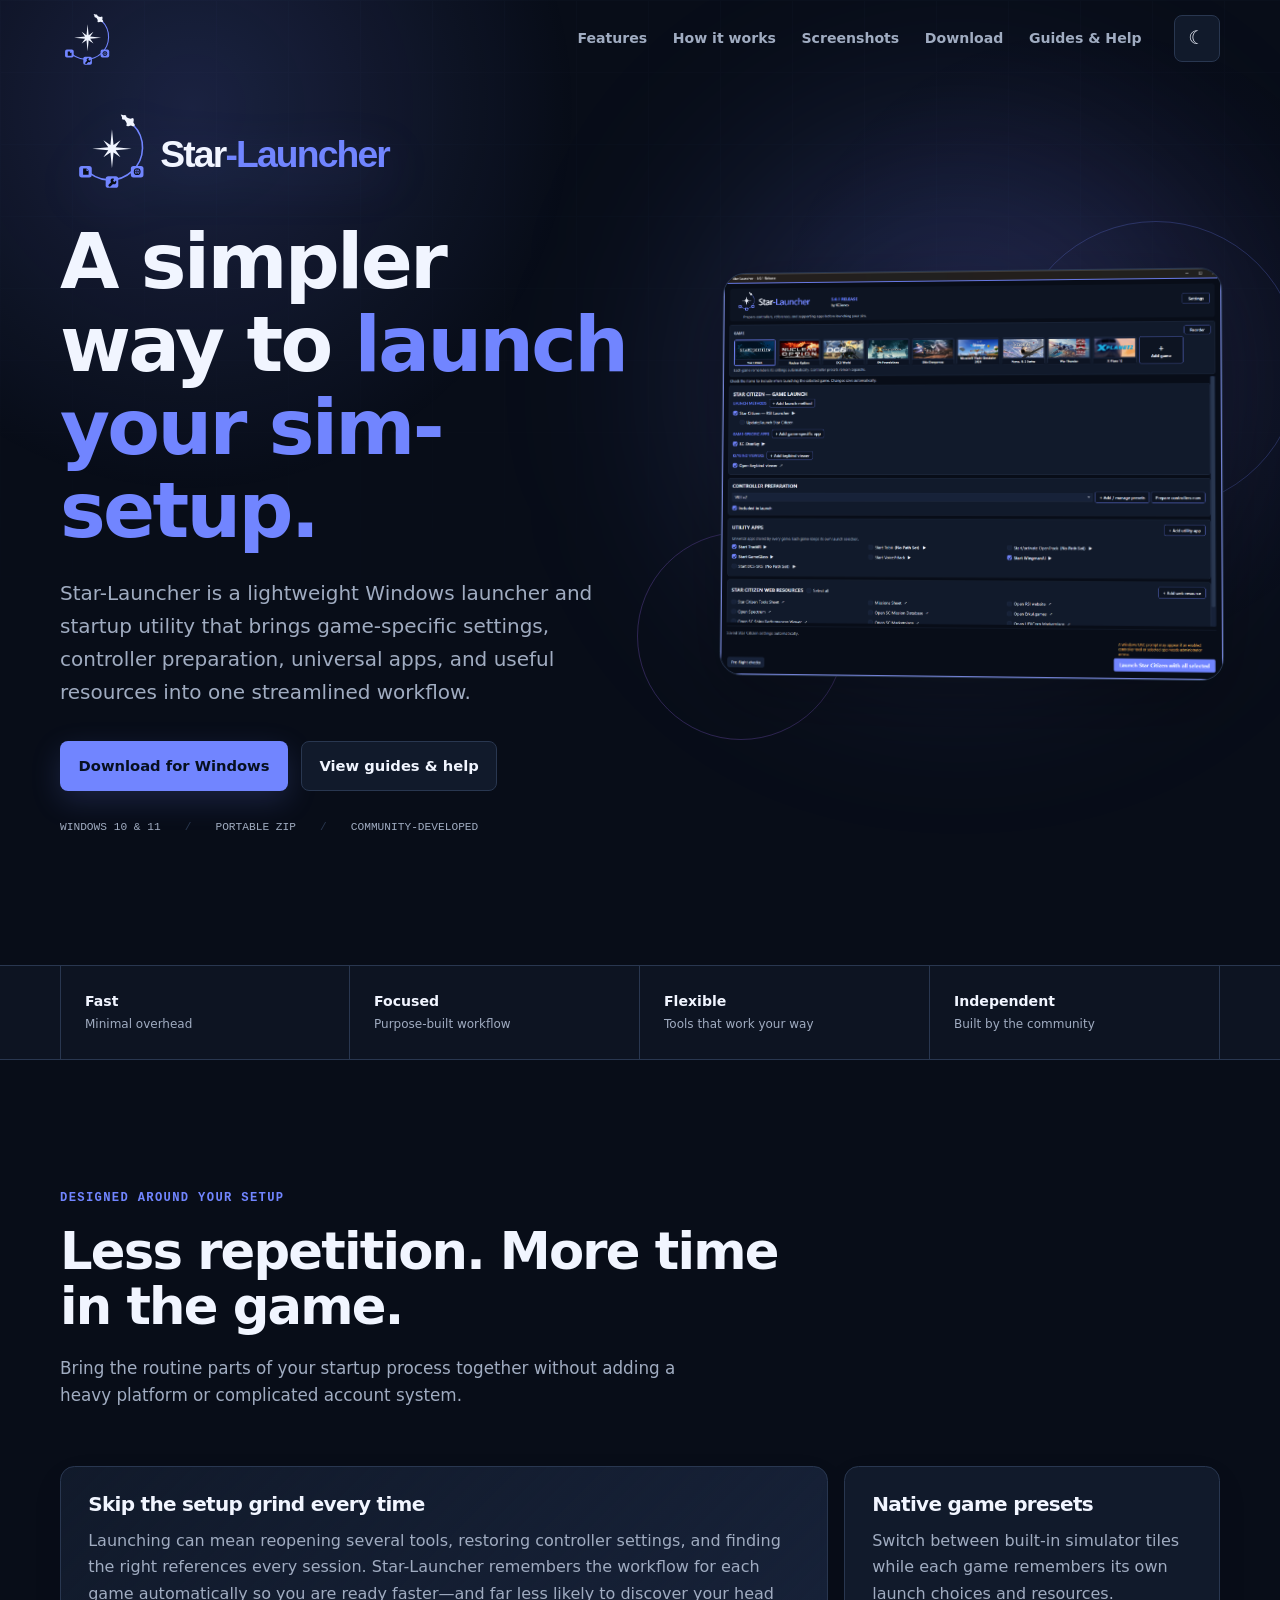
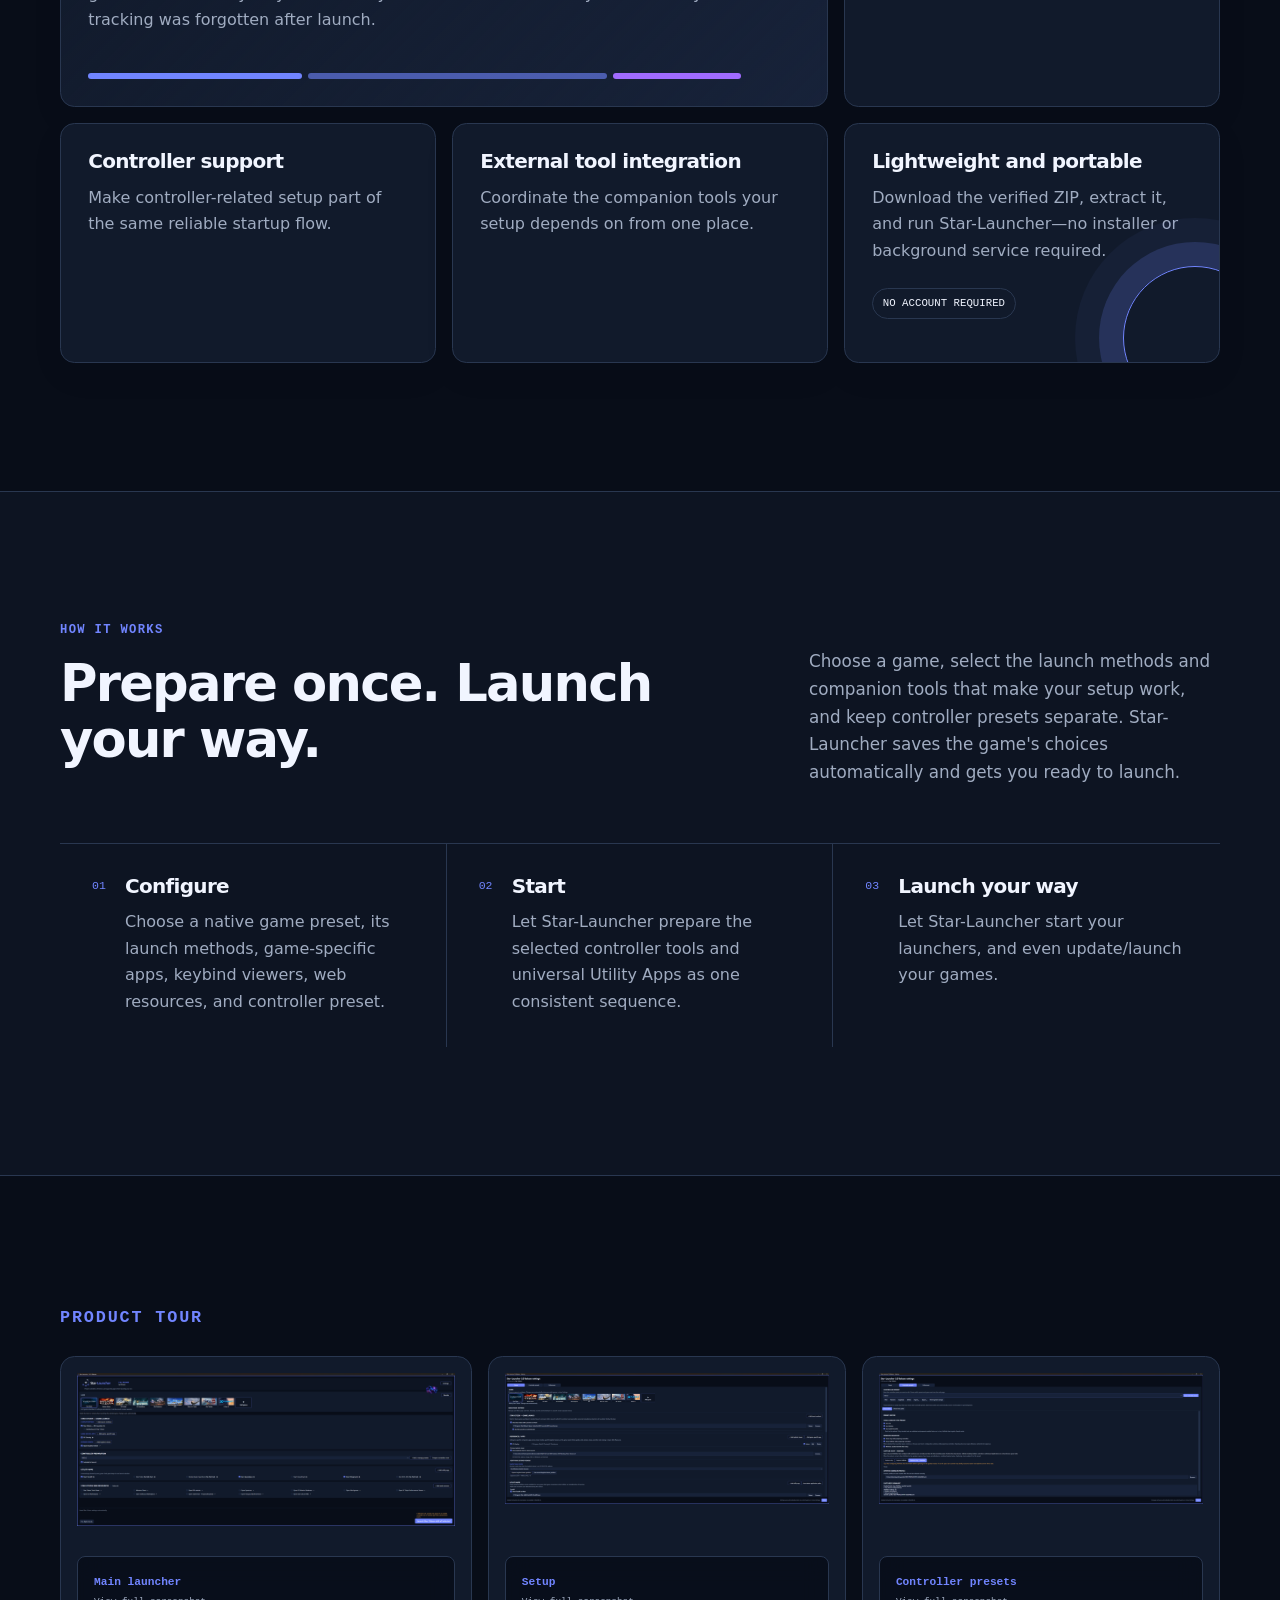
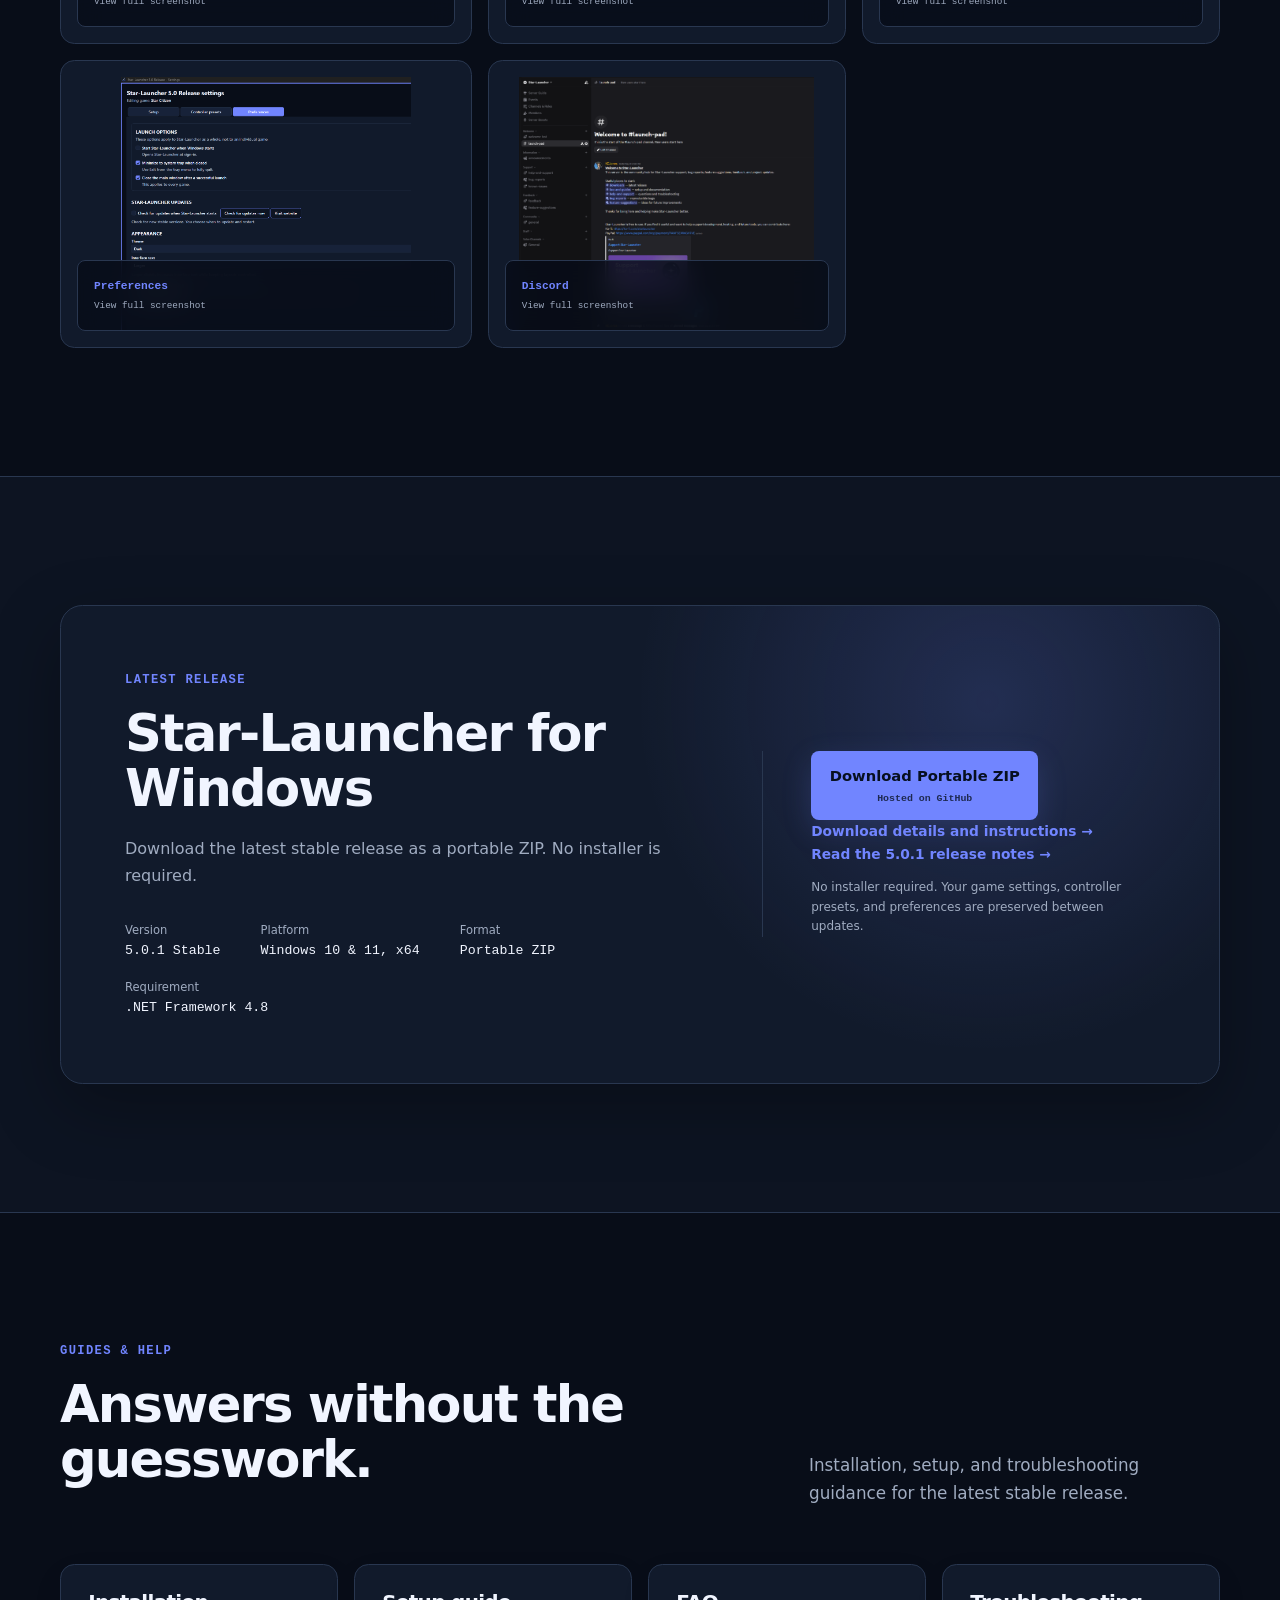
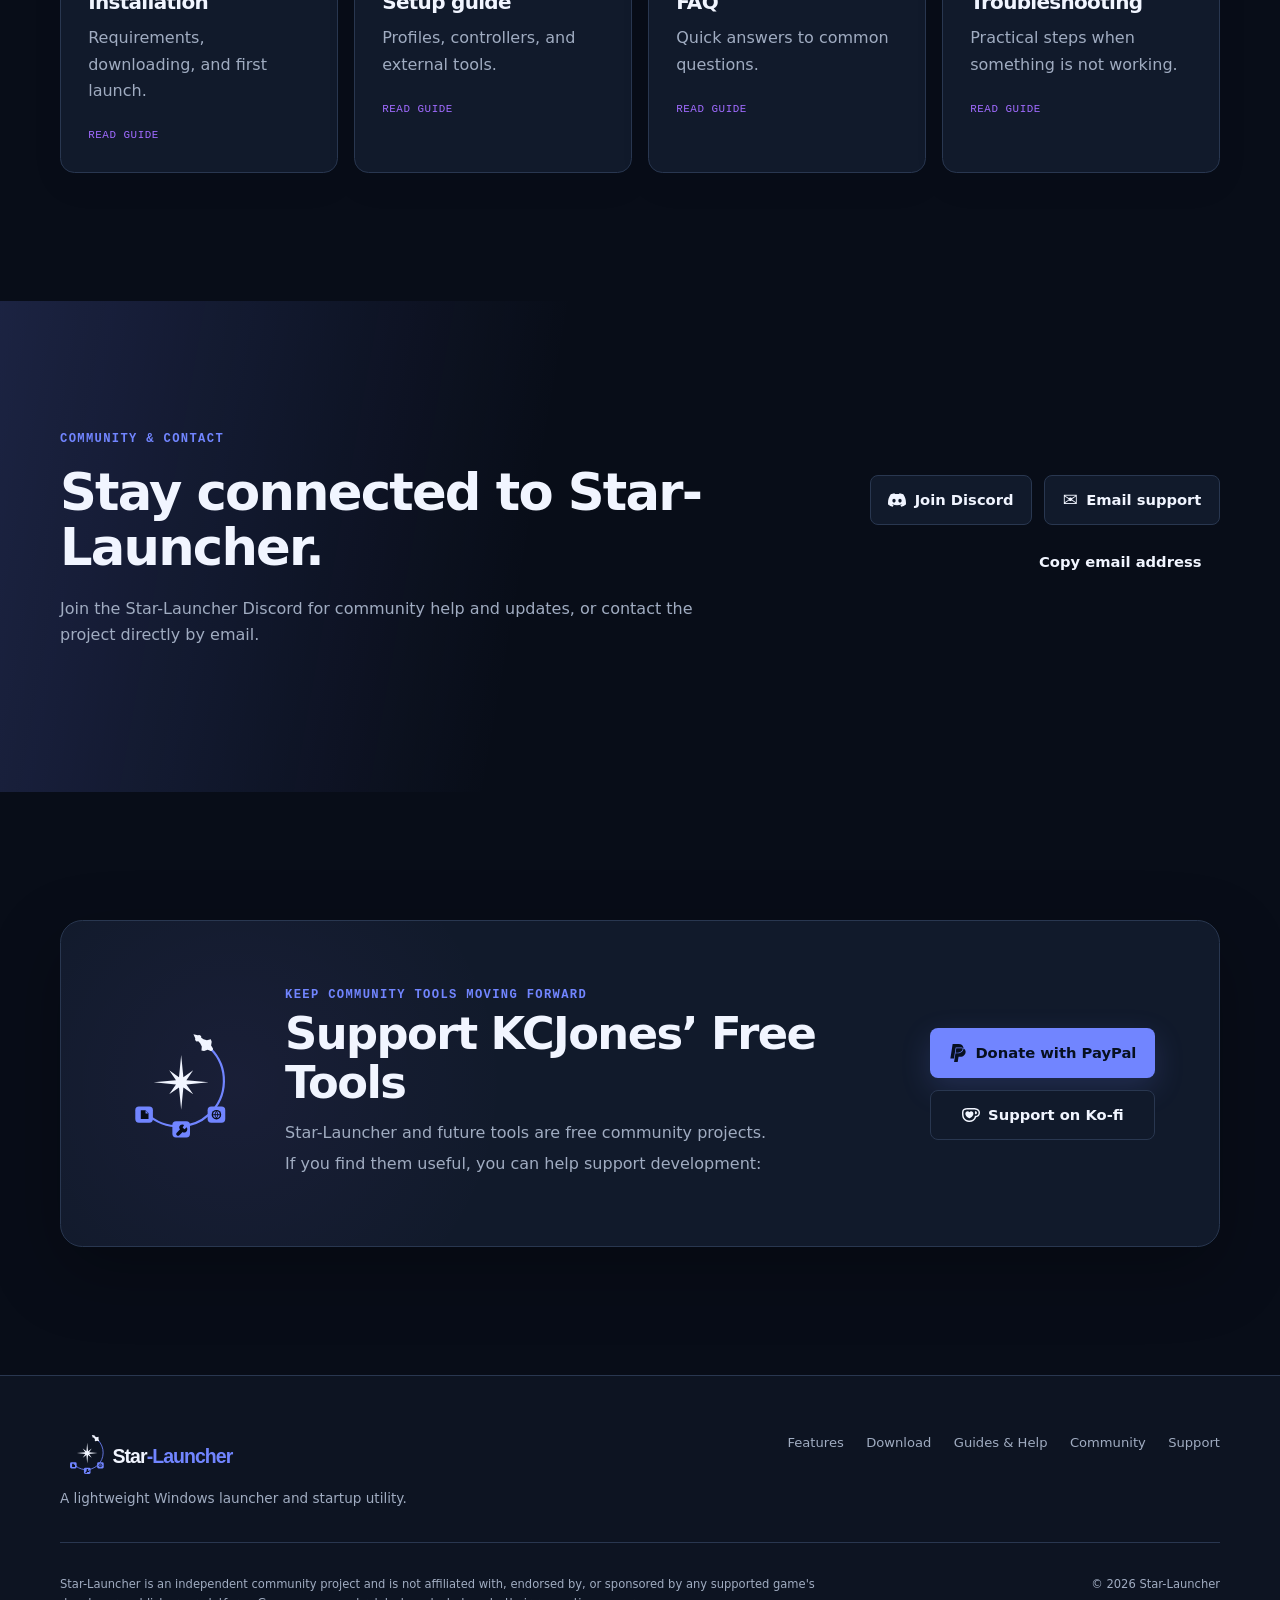
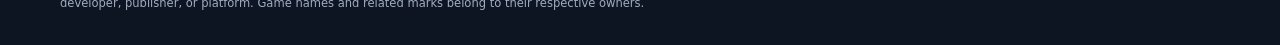
==== index.html @ 03e9460d "Bust caches for updated launcher screenshots" ====
<!doctype html>
<html lang="en" data-theme="dark">
  <head>
    <meta charset="utf-8">
    <meta name="viewport" content="width=device-width, initial-scale=1">
    <meta name="description" content="Star-Launcher is a free, portable Windows utility that prepares game-specific simulator settings, controllers, head tracking, launchers, and supporting apps in one workflow.">
    <meta name="theme-color" content="#080d18">
    <meta property="og:type" content="website">
    <meta property="og:site_name" content="Star-Launcher">
    <meta property="og:title" content="Star-Launcher — Simulator Startup Utility for Windows">
    <meta property="og:description" content="A free, portable Windows utility for game-specific simulator workflows, controllers, head tracking, launchers, and supporting apps.">
    <meta property="og:url" content="https://star-launcher.com/">
    <meta name="twitter:card" content="summary">
    <meta name="twitter:title" content="Star-Launcher — Simulator Startup Utility for Windows">
    <meta name="twitter:description" content="A free, portable Windows utility for game-specific simulator workflows, controllers, head tracking, launchers, and supporting apps.">
    <title>Star-Launcher — Simulator Startup Utility for Windows</title>
    <link rel="canonical" href="https://star-launcher.com/">
    <script type="application/ld+json">
      {
        "@context": "https://schema.org",
        "@type": "SoftwareApplication",
        "name": "Star-Launcher",
        "url": "https://star-launcher.com/",
        "description": "A lightweight Windows launcher and startup utility for game-specific simulator workflows, controllers, head tracking, and supporting tools.",
        "applicationCategory": "UtilitiesApplication",
        "operatingSystem": "Windows 10, Windows 11",
        "softwareVersion": "5.0.1",
        "isAccessibleForFree": true,
        "downloadUrl": "https://github.com/Star-Launcher/star-launcher-website/releases/download/v5.0.1/Star-Launcher-5.0.1.zip",
        "offers": {
          "@type": "Offer",
          "price": "0",
          "priceCurrency": "USD"
        },
        "author": {
          "@type": "Person",
          "name": "KCJones"
        }
      }
    </script>
    <link rel="icon" href="favicon.ico" sizes="any">
    <link rel="icon" href="assets/branding/star-launcher-app-icon.svg" type="image/svg+xml">
    <link rel="stylesheet" href="css/tokens.css">
    <link rel="stylesheet" href="css/base.css">
    <link rel="stylesheet" href="css/components.css?v=2">
    <link rel="stylesheet" href="css/layout.css">
    <script src="js/theme.js"></script>
    <script src="js/site-config.js" defer></script>
    <script src="js/navigation.js" defer></script>
    <script src="js/site.js" defer></script>
    <script src="js/monetization.js" defer></script>
  </head>
  <body>
    <a class="skip-link" href="#main-content">Skip to content</a>

    <header class="site-header home-header" data-site-header>
      <div class="container header-inner">
        <a class="brand" href="#top" aria-label="Star-Launcher home">
          <span class="brand-logo brand-logo-full" aria-hidden="true">
            <img class="brand-image brand-image-dark" src="assets/branding/star-launcher-horizontal-dark.svg" alt="">
            <img class="brand-image brand-image-light" src="assets/branding/star-launcher-horizontal-light.svg" alt="">
          </span>
          <span class="brand-mark-compact" aria-hidden="true">
            <img class="brand-image brand-image-dark" src="assets/branding/star-launcher-mark.svg" alt="">
            <img class="brand-image brand-image-light" src="assets/branding/star-launcher-mark-light.svg" alt="">
          </span>
        </a>

        <button class="menu-toggle button button-icon" type="button" aria-expanded="false" aria-controls="site-navigation" data-menu-toggle>
          <span class="menu-icon" aria-hidden="true"></span>
          <span class="sr-only">Open navigation</span>
        </button>

        <nav class="site-navigation" id="site-navigation" aria-label="Main navigation" data-navigation>
          <a href="#features">Features</a>
          <a href="#how-it-works">How it works</a>
          <a href="#screenshots">Screenshots</a>
          <a href="#download">Download</a>
          <a href="#documentation">Guides &amp; Help</a>
        </nav>

        <button class="theme-toggle button button-icon" type="button" aria-label="Switch to light theme" data-theme-toggle>
          <span class="theme-icon theme-icon-dark" aria-hidden="true">☾</span>
          <span class="theme-icon theme-icon-light" aria-hidden="true">☀</span>
        </button>
      </div>
    </header>

    <main id="main-content">
      <section class="hero section" id="top">
        <div class="hero-glow" aria-hidden="true"></div>
        <div class="container hero-grid">
          <div class="hero-copy">
            <div class="hero-brand-logo" aria-hidden="true">
              <img class="brand-image brand-image-dark" src="assets/branding/star-launcher-horizontal-dark.svg" alt="">
              <img class="brand-image brand-image-light" src="assets/branding/star-launcher-horizontal-light.svg" alt="">
            </div>
            <h1>A simpler way to <span>launch your sim-setup.</span></h1>
            <p class="hero-description">Star-Launcher is a lightweight Windows launcher and startup utility that brings game-specific settings, controller preparation, universal apps, and useful resources into one streamlined workflow.</p>
            <div class="hero-actions">
              <a class="button button-primary" href="#download">Download for Windows</a>
              <a class="button button-secondary" href="#documentation">View guides &amp; help</a>
            </div>
            <ul class="hero-meta" aria-label="Product details">
              <li>Windows 10 &amp; 11</li>
              <li>Portable ZIP</li>
              <li>Community-developed</li>
            </ul>
          </div>

          <div class="product-preview" aria-label="Star-Launcher application preview">
            <a class="preview-frame hero-preview-link" href="assets/screenshots/star-launcher-main.png?v=20260811" data-lightbox-image data-lightbox-label="Main launcher" aria-label="View the Star-Launcher main window screenshot">
              <img class="hero-screenshot" src="assets/screenshots/star-launcher-main.png?v=20260811" alt="Star-Launcher 5.0.1 main window showing native game tiles, launch methods, game-specific apps, keybind viewers, and add controls" fetchpriority="high">
            </a>
            <div class="preview-orbit orbit-one" aria-hidden="true"></div>
            <div class="preview-orbit orbit-two" aria-hidden="true"></div>
          </div>
        </div>
      </section>

      <section class="trust-strip" aria-label="Star-Launcher principles">
        <div class="container trust-grid">
          <p><strong>Fast</strong><span>Minimal overhead</span></p>
          <p><strong>Focused</strong><span>Purpose-built workflow</span></p>
          <p><strong>Flexible</strong><span>Tools that work your way</span></p>
          <p><strong>Independent</strong><span>Built by the community</span></p>
        </div>
      </section>

      <section class="section" id="features">
        <div class="container">
          <div class="section-heading">
            <p class="eyebrow">Designed around your setup</p>
            <h2>Less repetition. More time in the game.</h2>
            <p>Bring the routine parts of your startup process together without adding a heavy platform or complicated account system.</p>
          </div>

          <div class="feature-grid">
            <article class="feature-card feature-card-large">
              <h3>Skip the setup grind every time</h3>
              <p>Launching can mean reopening several tools, restoring controller settings, and finding the right references every session. Star-Launcher remembers the workflow for each game automatically so you are ready faster—and far less likely to discover your head tracking was forgotten after launch.</p>
              <div class="workflow-lines" aria-hidden="true">
                <span></span><span></span><span></span>
              </div>
            </article>
            <article class="feature-card">
              <h3>Native game presets</h3>
              <p>Switch between built-in simulator tiles while each game remembers its own launch choices and resources.</p>
            </article>
            <article class="feature-card">
              <h3>Controller support</h3>
              <p>Make controller-related setup part of the same reliable startup flow.</p>
            </article>
            <article class="feature-card">
              <h3>External tool integration</h3>
              <p>Coordinate the companion tools your setup depends on from one place.</p>
            </article>
            <article class="feature-card feature-card-accent">
              <h3>Lightweight and portable</h3>
              <p>Download the verified ZIP, extract it, and run Star-Launcher—no installer or background service required.</p>
              <span class="portable-badge">No account required</span>
            </article>
          </div>
        </div>
      </section>

      <aside class="ad-slot ad-slot-horizontal" aria-label="Sponsored content" data-sponsor-slot="homepage-after-features" hidden>
        <div class="container">
          <div class="ad-slot-inner">
            <span class="ad-label">Sponsored</span>
            <div class="ad-content" data-ad-content></div>
          </div>
        </div>
      </aside>

      <section class="section section-alt" id="how-it-works">
        <div class="container">
          <div class="section-heading section-heading-split">
            <div>
              <p class="eyebrow">How it works</p>
              <h2>Prepare once. Launch your way.</h2>
            </div>
            <p>Choose a game, select the launch methods and companion tools that make your setup work, and keep controller presets separate. Star-Launcher saves the game's choices automatically and gets you ready to launch.</p>
          </div>

          <ol class="steps">
            <li>
              <span class="step-number">01</span>
              <div>
                <h3>Configure</h3>
                <p>Choose a native game preset, its launch methods, game-specific apps, keybind viewers, web resources, and controller preset.</p>
              </div>
            </li>
            <li>
              <span class="step-number">02</span>
              <div>
                <h3>Start</h3>
                <p>Let Star-Launcher prepare the selected controller tools and universal Utility Apps as one consistent sequence.</p>
              </div>
            </li>
            <li>
              <span class="step-number">03</span>
              <div>
                <h3>Launch your way</h3>
                <p>Let Star-Launcher start your launchers, and even update/launch your games.</p>
              </div>
            </li>
          </ol>
        </div>
      </section>

      <section class="section" id="screenshots">
        <div class="container">
          <div class="section-heading section-heading-compact">
            <p class="eyebrow">Product tour</p>
          </div>
          <div class="screenshot-grid">
            <a class="screenshot-placeholder screenshot-real screenshot-main" href="assets/screenshots/product-tour-main.png?v=20260811" data-lightbox-image>
              <img src="assets/screenshots/product-tour-main.png?v=20260811" alt="Full-width view of the Star-Launcher 5.0.1 main window and its updated add controls" loading="lazy">
              <span class="screenshot-caption"><strong>Main launcher</strong><small>View full screenshot</small></span>
            </a>
            <a class="screenshot-placeholder screenshot-real" href="assets/screenshots/settings-setup.png" data-lightbox-image>
              <img src="assets/screenshots/settings-setup.png" alt="Star-Launcher Setup settings tab" loading="lazy">
              <span class="screenshot-caption"><strong>Setup</strong><small>View full screenshot</small></span>
            </a>
            <a class="screenshot-placeholder screenshot-real" href="assets/screenshots/settings-controller-presets.png" data-lightbox-image>
              <img src="assets/screenshots/settings-controller-presets.png" alt="Star-Launcher Controller presets settings tab" loading="lazy">
              <span class="screenshot-caption"><strong>Controller presets</strong><small>View full screenshot</small></span>
            </a>
            <a class="screenshot-placeholder screenshot-real" href="assets/screenshots/settings-preferences.png" data-lightbox-image>
              <img src="assets/screenshots/settings-preferences.png" alt="Star-Launcher Preferences settings tab" loading="lazy">
              <span class="screenshot-caption"><strong>Preferences</strong><small>View full screenshot</small></span>
            </a>
            <a class="screenshot-placeholder screenshot-real" href="assets/screenshots/discord.png" data-lightbox-image>
              <img src="assets/screenshots/discord.png" alt="Star-Launcher Discord community launch-pad channel" loading="lazy">
              <span class="screenshot-caption"><strong>Discord</strong><small>View full screenshot</small></span>
            </a>
          </div>
        </div>
      </section>

      <section class="section section-alt" id="download">
        <div class="container">
          <div class="download-panel">
            <div class="download-copy">
              <p class="eyebrow">Latest release</p>
              <h2>Star-Launcher for Windows</h2>
              <p>Download the latest stable release as a portable ZIP. No installer is required.</p>
              <dl class="release-meta">
                <div><dt>Version</dt><dd>5.0.1 Stable</dd></div>
                <div><dt>Platform</dt><dd>Windows 10 &amp; 11, x64</dd></div>
                <div><dt>Format</dt><dd>Portable ZIP</dd></div>
                <div><dt>Requirement</dt><dd>.NET Framework 4.8</dd></div>
              </dl>
            </div>
            <div class="download-action">
              <a class="button button-primary download-host-button" href="https://github.com/Star-Launcher/star-launcher-website/releases/download/v5.0.1/Star-Launcher-5.0.1.zip"><span>Download Portable ZIP</span><small>Hosted on GitHub</small></a>
              <a class="text-link" href="pages/download.html">Download details and instructions →</a>
              <a class="text-link" href="pages/release-notes.html#version-5-0-1">Read the 5.0.1 release notes →</a>
              <p>No installer required. Your game settings, controller presets, and preferences are preserved between updates.</p>
            </div>
          </div>
        </div>
      </section>

      <aside class="ad-slot ad-slot-horizontal" aria-label="Sponsored content" data-sponsor-slot="homepage-after-download" hidden>
        <div class="container">
          <div class="ad-slot-inner">
            <span class="ad-label">Sponsored</span>
            <div class="ad-content" data-ad-content></div>
          </div>
        </div>
      </aside>

      <section class="section" id="documentation">
        <div class="container">
          <div class="section-heading section-heading-split">
            <div>
              <p class="eyebrow">Guides &amp; Help</p>
              <h2>Answers without the guesswork.</h2>
            </div>
            <p>Installation, setup, and troubleshooting guidance for the latest stable release.</p>
          </div>
          <div class="docs-grid">
            <a class="doc-card" href="pages/installation.html">
              <h3>Installation</h3>
              <p>Requirements, downloading, and first launch.</p>
              <small>Read guide</small>
            </a>
            <a class="doc-card" href="pages/setup.html">
              <h3>Setup guide</h3>
              <p>Profiles, controllers, and external tools.</p>
              <small>Read guide</small>
            </a>
            <a class="doc-card" href="pages/faq.html">
              <h3>FAQ</h3>
              <p>Quick answers to common questions.</p>
              <small>Read guide</small>
            </a>
            <a class="doc-card" href="pages/troubleshooting.html">
              <h3>Troubleshooting</h3>
              <p>Practical steps when something is not working.</p>
              <small>Read guide</small>
            </a>
          </div>
        </div>
      </section>

      <section class="section community" id="community">
        <div class="container community-inner">
          <div>
            <p class="eyebrow">Community &amp; contact</p>
            <h2>Stay connected to Star-Launcher.</h2>
            <p>Join the Star-Launcher Discord for community help and updates, or contact the project directly by email.</p>
          </div>
          <div class="community-actions">
            <a class="button button-secondary" href="https://discord.gg/bwC6ezpp6A" target="_blank" rel="noopener"><span class="button-brand-icon button-brand-icon-discord" aria-hidden="true"></span>Join Discord</a>
            <a class="button button-secondary" href="mailto:star.launcher.support@gmail.com?subject=Star-Launcher%20Support"><span class="button-email-icon" aria-hidden="true">✉</span>Email support</a>
            <button class="button button-ghost" type="button" data-copy-email="star.launcher.support@gmail.com">Copy email address</button>
            <span class="copy-status" role="status" aria-live="polite" data-copy-status></span>
          </div>
        </div>
      </section>

      <section class="section support" id="support">
        <div class="container support-panel">
          <div class="support-brand" aria-hidden="true">
            <img class="brand-image brand-image-dark" src="assets/branding/star-launcher-mark.svg" alt="">
            <img class="brand-image brand-image-light" src="assets/branding/star-launcher-mark-light.svg" alt="">
          </div>
          <div class="support-copy">
            <p class="eyebrow">Keep community tools moving forward</p>
            <h2>Support KCJones’ Free Tools</h2>
            <p>Star-Launcher and future tools are free community projects.</p>
            <p>If you find them useful, you can help support development:</p>
          </div>
          <div class="support-actions">
            <a class="button button-primary" href="https://www.paypal.com/ncp/payment/PANFSEMWGH7VE" target="_blank" rel="noopener"><span class="button-brand-icon button-brand-icon-paypal" aria-hidden="true"></span>Donate with PayPal</a>
            <a class="button button-secondary" href="https://ko-fi.com/starlauncher" target="_blank" rel="noopener"><span class="button-brand-icon button-brand-icon-kofi" aria-hidden="true"></span>Support on Ko-fi</a>
          </div>
        </div>
      </section>
    </main>

    <dialog class="screenshot-lightbox" data-screenshot-lightbox aria-labelledby="screenshot-lightbox-title">
      <div class="screenshot-lightbox-panel">
        <div class="screenshot-lightbox-header">
          <h2 id="screenshot-lightbox-title" data-lightbox-title>Star-Launcher screenshot</h2>
          <button class="screenshot-lightbox-close" type="button" aria-label="Close screenshot" data-lightbox-close>×</button>
        </div>
        <div class="screenshot-lightbox-stage">
          <img src="" alt="" data-lightbox-preview>
        </div>
      </div>
    </dialog>

    <footer class="site-footer">
      <div class="container footer-main">
        <div>
          <span class="footer-brand" aria-label="Star-Launcher">
            <img class="brand-image brand-image-dark" src="assets/branding/star-launcher-horizontal-dark.svg" alt="">
            <img class="brand-image brand-image-light" src="assets/branding/star-launcher-horizontal-light.svg" alt="">
          </span>
          <p>A lightweight Windows launcher and startup utility.</p>
        </div>
        <nav aria-label="Footer navigation">
          <a href="#features">Features</a>
          <a href="#download">Download</a>
          <a href="#documentation">Guides &amp; Help</a>
          <a href="#community">Community</a>
          <a href="#support">Support</a>
          <a href="pages/gear.html" data-affiliate-link hidden>Recommended Gear</a>
        </nav>
      </div>
      <div class="container footer-legal">
        <p>Star-Launcher is an independent community project and is not affiliated with, endorsed by, or sponsored by any supported game's developer, publisher, or platform. Game names and related marks belong to their respective owners.</p>
        <p>© <span data-current-year></span> Star-Launcher</p>
      </div>
    </footer>
  </body>
</html>
---- css/tokens.css ----
:root {
  color-scheme: dark;
  --color-background: #080d18;
  --color-background-raised: #0d1422;
  --color-surface: #111a2b;
  --color-surface-strong: #172239;
  --color-primary: #7185ff;
  --color-primary-hover: #91a0ff;
  --color-primary-contrast: #071020;
  --color-secondary: #a06bff;
  --color-warm-accent: #e9ae58;
  --color-text: #f1f5ff;
  --color-text-muted: #a0acc1;
  --color-border: #293750;
  --color-success: #62c98d;
  --color-warning: #e9ae58;
  --color-error: #f07178;
  --color-header: rgb(8 13 24 / 84%);
  --color-glow: rgb(113 133 255 / 18%);
  --color-glow-faint: rgb(113 133 255 / 5%);
  --color-secondary-glow: rgb(160 107 255 / 6%);
  --color-success-glow: rgb(98 201 141 / 10%);
  --color-shadow: rgb(0 0 0 / 28%);
  --color-shadow-soft: rgb(0 0 0 / 5%);
  --color-mask: rgb(0 0 0 / 40%);
  --color-theme-meta: #080d18;
  --font-sans: Inter, ui-sans-serif, system-ui, -apple-system, BlinkMacSystemFont, "Segoe UI", sans-serif;
  --font-mono: "Cascadia Code", "SFMono-Regular", Consolas, "Liberation Mono", monospace;
  --container: 1160px;
  --radius-sm: 0.5rem;
  --radius-md: 0.9rem;
  --radius-lg: 1.4rem;
  --shadow-card: 0 24px 70px var(--color-shadow);
  --transition: 180ms ease;
}

:root[data-theme="light"] {
  color-scheme: light;
  --color-background: #f4f7fb;
  --color-background-raised: #eaf0f7;
  --color-surface: #ffffff;
  --color-surface-strong: #e5ebf5;
  --color-primary: #4257c7;
  --color-primary-hover: #3145ad;
  --color-primary-contrast: #ffffff;
  --color-secondary: #7040c5;
  --color-warm-accent: #95600d;
  --color-text: #192131;
  --color-text-muted: #606b7d;
  --color-border: #d4dce8;
  --color-success: #257a4b;
  --color-warning: #95600d;
  --color-error: #b53a47;
  --color-header: rgb(244 247 251 / 90%);
  --color-glow: rgb(66 87 199 / 13%);
  --color-glow-faint: rgb(66 87 199 / 4%);
  --color-secondary-glow: rgb(112 64 197 / 5%);
  --color-success-glow: rgb(37 122 75 / 10%);
  --color-shadow: rgb(28 42 68 / 12%);
  --color-shadow-soft: rgb(28 42 68 / 5%);
  --color-mask: rgb(0 0 0 / 40%);
  --color-theme-meta: #f4f7fb;
}
---- css/base.css ----
*,
*::before,
*::after {
  box-sizing: border-box;
}

html {
  scroll-behavior: smooth;
  scroll-padding-top: 6rem;
}

body {
  margin: 0;
  background: var(--color-background);
  color: var(--color-text);
  font-family: var(--font-sans);
  font-size: 1rem;
  line-height: 1.65;
  text-rendering: optimizeLegibility;
}

body::before {
  position: fixed;
  inset: 0;
  z-index: -1;
  background-image:
    radial-gradient(circle at 15% 12%, var(--color-glow) 0, transparent 24rem),
    radial-gradient(circle at 85% 38%, var(--color-secondary-glow) 0, transparent 20rem);
  content: "";
  pointer-events: none;
}

button,
a {
  font: inherit;
}

a {
  color: inherit;
  text-decoration: none;
}

button {
  color: inherit;
}

img {
  display: block;
  max-width: 100%;
}

h1,
h2,
h3,
p {
  margin-top: 0;
}

h1,
h2,
h3 {
  color: var(--color-text);
  font-weight: 650;
  line-height: 1.08;
  letter-spacing: -0.035em;
}

h1 {
  margin-bottom: 1.5rem;
  font-size: clamp(2.8rem, 6vw, 5.4rem);
}

h2 {
  margin-bottom: 1.25rem;
  font-size: clamp(2rem, 4vw, 3.5rem);
}

h3 {
  margin-bottom: 0.75rem;
  font-size: 1.25rem;
}

p {
  color: var(--color-text-muted);
}

:focus-visible {
  outline: 3px solid var(--color-secondary);
  outline-offset: 4px;
}

.sr-only {
  position: absolute;
  width: 1px;
  height: 1px;
  padding: 0;
  margin: -1px;
  overflow: hidden;
  clip: rect(0, 0, 0, 0);
  white-space: nowrap;
  border: 0;
}

.skip-link {
  position: fixed;
  top: 1rem;
  left: 1rem;
  z-index: 100;
  padding: 0.75rem 1rem;
  border-radius: var(--radius-sm);
  background: var(--color-primary);
  color: var(--color-primary-contrast);
  transform: translateY(-200%);
}

.skip-link:focus {
  transform: translateY(0);
}

@media (prefers-reduced-motion: reduce) {
  html {
    scroll-behavior: auto;
  }

  *,
  *::before,
  *::after {
    scroll-behavior: auto !important;
    transition-duration: 0.01ms !important;
    animation-duration: 0.01ms !important;
    animation-iteration-count: 1 !important;
  }
}
---- css/components.css ----
.button {
  display: inline-flex;
  min-height: 2.9rem;
  align-items: center;
  justify-content: center;
  gap: 0.5rem;
  padding: 0.75rem 1.1rem;
  border: 1px solid transparent;
  border-radius: var(--radius-sm);
  cursor: pointer;
  font-size: 0.92rem;
  font-weight: 650;
  transition:
    background-color var(--transition),
    border-color var(--transition),
    color var(--transition),
    transform var(--transition);
}

.button:hover {
  transform: translateY(-1px);
}

.button-brand-icon {
  display: inline-block;
  width: 1.15rem;
  height: 1.15rem;
  min-width: 1.15rem;
  flex: 0 0 auto;
  background: currentColor;
  -webkit-mask-position: center;
  -webkit-mask-repeat: no-repeat;
  -webkit-mask-size: contain;
  mask-position: center;
  mask-repeat: no-repeat;
  mask-size: contain;
}

.button-brand-icon-discord {
  -webkit-mask-image: url("../assets/icons/discord.svg");
  mask-image: url("../assets/icons/discord.svg");
}

.button-brand-icon-paypal {
  -webkit-mask-image: url("../assets/icons/paypal.svg");
  mask-image: url("../assets/icons/paypal.svg");
}

.button-brand-icon-kofi {
  -webkit-mask-image: url("../assets/icons/kofi.svg");
  mask-image: url("../assets/icons/kofi.svg");
}

.button-email-icon {
  font-size: 1.15rem;
  line-height: 1;
}

.button-primary {
  background: var(--color-primary);
  color: var(--color-primary-contrast);
  box-shadow: 0 10px 30px var(--color-glow);
}

.button-primary:hover {
  background: var(--color-primary-hover);
}

.download-host-button {
  min-height: 3.75rem;
  flex-direction: column;
  gap: 0.15rem;
}

.download-host-button small {
  font-family: var(--font-mono);
  font-size: 0.62rem;
  font-weight: 600;
  opacity: 0.78;
}

.button-secondary {
  border-color: var(--color-border);
  background: var(--color-surface);
  color: var(--color-text);
}

.button-secondary:hover,
.button-ghost:hover {
  border-color: var(--color-primary);
}

.button-ghost {
  border-color: transparent;
  background: transparent;
}

.button-icon {
  width: 2.9rem;
  padding: 0;
  border-color: var(--color-border);
  background: var(--color-surface);
}

.button-disabled {
  cursor: not-allowed;
  opacity: 0.62;
}

.button-disabled:hover {
  transform: none;
}

.text-link {
  color: var(--color-primary);
  font-size: 0.86rem;
  font-weight: 650;
}

.text-link:hover {
  color: var(--color-primary-hover);
}

.eyebrow {
  display: flex;
  align-items: center;
  gap: 0.6rem;
  margin-bottom: 1rem;
  color: var(--color-primary);
  font-family: var(--font-mono);
  font-size: 0.76rem;
  font-weight: 700;
  letter-spacing: 0.11em;
  text-transform: uppercase;
}

.status-dot {
  width: 0.5rem;
  height: 0.5rem;
  border-radius: 50%;
  background: var(--color-success);
  box-shadow: 0 0 0 0.3rem var(--color-success-glow);
}

.site-header {
  position: fixed;
  top: 0;
  right: 0;
  left: 0;
  z-index: 20;
  border-bottom: 1px solid transparent;
  background: transparent;
  transition:
    background-color var(--transition),
    border-color var(--transition),
    backdrop-filter var(--transition);
}

.site-header.is-scrolled {
  border-color: var(--color-border);
  background: var(--color-header);
  backdrop-filter: blur(16px);
}

.brand {
  display: flex;
  align-items: center;
}

.brand-logo {
  display: grid;
  width: 12.5rem;
  height: 3.1rem;
  align-items: center;
}

.brand-mark-compact {
  display: none;
  width: 3.45rem;
}

.home-header:not(.is-scrolled) .brand-logo-full {
  display: none;
}

.home-header:not(.is-scrolled) .brand-mark-compact {
  display: grid;
}

.home-header.is-scrolled .brand-logo-full {
  display: grid;
}

.brand-image {
  display: block;
  width: 100%;
  height: auto;
}

.brand-logo .brand-image,
.brand-mark-compact .brand-image,
.hero-brand-logo .brand-image,
.support-brand .brand-image,
.footer-brand .brand-image {
  grid-area: 1 / 1;
}

[data-theme="dark"] .brand-image-light,
[data-theme="light"] .brand-image-dark {
  display: none;
}

.site-navigation a {
  color: var(--color-text-muted);
  font-size: 0.88rem;
  font-weight: 550;
  transition: color var(--transition);
}

.site-navigation a:hover {
  color: var(--color-text);
}

.theme-icon {
  font-size: 1.15rem;
  line-height: 1;
}

.hero-brand-logo {
  display: grid;
  width: min(21rem, 78%);
  margin-bottom: 1.1rem;
  filter: drop-shadow(0 12px 24px var(--color-glow));
}

[data-theme="dark"] .theme-icon-light,
[data-theme="light"] .theme-icon-dark {
  display: none;
}

.menu-toggle {
  display: none;
}

.menu-icon,
.menu-icon::before,
.menu-icon::after {
  width: 1.15rem;
  height: 1px;
  background: currentColor;
  content: "";
  transition: transform var(--transition);
}

.menu-icon {
  position: relative;
}

.menu-icon::before,
.menu-icon::after {
  position: absolute;
  left: 0;
}

.menu-icon::before {
  top: -0.35rem;
}

.menu-icon::after {
  top: 0.35rem;
}

.feature-card,
.doc-card {
  position: relative;
  overflow: hidden;
  padding: 1.7rem;
  border: 1px solid var(--color-border);
  border-radius: var(--radius-md);
  background: var(--color-surface);
  box-shadow: 0 12px 35px var(--color-shadow-soft);
}

.feature-card {
  min-height: 15rem;
}

.feature-card p,
.doc-card p {
  margin-bottom: 0;
}

.feature-card-large {
  background:
    linear-gradient(135deg, var(--color-surface), transparent),
    var(--color-surface-strong);
}

.feature-card-accent::after {
  position: absolute;
  right: -3rem;
  bottom: -3rem;
  width: 9rem;
  height: 9rem;
  border: 1px solid var(--color-primary);
  border-radius: 50%;
  box-shadow:
    0 0 0 1.5rem var(--color-glow),
    0 0 0 3rem var(--color-glow-faint);
  content: "";
}

.portable-badge {
  display: inline-flex;
  margin-top: 1.5rem;
  padding: 0.35rem 0.6rem;
  border: 1px solid var(--color-border);
  border-radius: 99rem;
  color: var(--color-text);
  font-family: var(--font-mono);
  font-size: 0.67rem;
  text-transform: uppercase;
}

.workflow-lines {
  display: flex;
  align-items: center;
  gap: 0.4rem;
  margin-top: 2.5rem;
}

.workflow-lines span {
  height: 0.35rem;
  border-radius: 99rem;
  background: var(--color-primary);
}

.workflow-lines span:nth-child(1) {
  width: 30%;
}

.workflow-lines span:nth-child(2) {
  width: 42%;
  opacity: 0.6;
}

.workflow-lines span:nth-child(3) {
  width: 18%;
  background: var(--color-secondary);
}

.doc-card {
  min-height: 13rem;
  transition:
    transform var(--transition),
    border-color var(--transition);
}

.doc-card:hover {
  border-color: var(--color-primary);
  transform: translateY(-3px);
}

.doc-card:focus-visible {
  border-color: var(--color-primary);
}

.doc-card small {
  display: block;
  margin-top: 1.4rem;
  color: var(--color-secondary);
  font-family: var(--font-mono);
  font-size: 0.68rem;
  letter-spacing: 0.05em;
  text-transform: uppercase;
}

.ad-slot {
  padding-block: 1.25rem;
  border-block: 1px solid var(--color-border);
  background: var(--color-background-raised);
}

.ad-slot[hidden] {
  display: none;
}

.ad-slot-inner {
  position: relative;
  display: grid;
  min-height: 6.5rem;
  place-items: center;
  overflow: hidden;
  border: 1px solid var(--color-border);
  border-radius: var(--radius-md);
  background: var(--color-surface);
}

.ad-label {
  position: absolute;
  top: 0.5rem;
  left: 0.65rem;
  color: var(--color-text-muted);
  font-family: var(--font-mono);
  font-size: 0.58rem;
  letter-spacing: 0.08em;
  text-transform: uppercase;
}

.ad-content {
  width: 100%;
  text-align: center;
}

.sponsor-content {
  display: grid;
  width: 100%;
  grid-template-columns: minmax(0, 1fr) auto;
  gap: 1.5rem;
  align-items: center;
  padding: 1.6rem;
  text-align: left;
}

.sponsor-content strong {
  color: var(--color-text);
}

.sponsor-content p {
  margin: 0.25rem 0 0;
}

.gear-inactive {
  max-width: 44rem;
  padding: clamp(1.5rem, 4vw, 2.5rem);
  border: 1px solid var(--color-border);
  border-radius: var(--radius-md);
  background: var(--color-surface);
}

.affiliate-disclosure {
  max-width: 52rem;
  padding: 1rem 1.15rem;
  border-left: 3px solid var(--color-warm-accent);
  background: var(--color-surface);
  color: var(--color-text-muted);
  font-size: 0.82rem;
}

.gear-category + .gear-category {
  margin-top: 4rem;
}

.gear-grid {
  display: grid;
  grid-template-columns: repeat(3, minmax(0, 1fr));
  gap: 1.25rem;
}

.gear-card {
  overflow: hidden;
  border: 1px solid var(--color-border);
  border-radius: var(--radius-md);
  background: var(--color-surface);
  box-shadow: 0 12px 35px var(--color-shadow-soft);
}

.gear-card-image {
  display: grid;
  min-height: 11rem;
  place-items: center;
  overflow: hidden;
  border-bottom: 1px solid var(--color-border);
  background: var(--color-background-raised);
  color: var(--color-text-muted);
  font-family: var(--font-mono);
  font-size: 0.7rem;
  text-transform: uppercase;
}

.gear-card-image img {
  width: 100%;
  height: 100%;
  object-fit: cover;
}

.gear-card-body {
  padding: 1.4rem;
}

.gear-reason {
  color: var(--color-text);
  font-size: 0.86rem;
}

.support-panel {
  display: grid;
  grid-template-columns: 7rem minmax(0, 1fr) auto;
  gap: clamp(1.5rem, 4vw, 3rem);
  align-items: center;
  padding: clamp(2rem, 5vw, 4rem);
  border: 1px solid var(--color-border);
  border-radius: var(--radius-lg);
  background:
    radial-gradient(circle at 15% 50%, var(--color-secondary-glow), transparent 17rem),
    var(--color-surface);
  box-shadow: var(--shadow-card);
}

.support-brand {
  display: grid;
  width: 7rem;
}

.support-copy h2 {
  margin-bottom: 0.8rem;
  font-size: clamp(1.8rem, 3.5vw, 3rem);
}

.support-copy p {
  margin-bottom: 0.3rem;
}

.support-actions {
  display: grid;
  gap: 0.75rem;
  min-width: 13rem;
}

.support-actions .button {
  display: inline-flex;
}

.support-actions small {
  font-family: var(--font-mono);
  font-size: 0.56rem;
  font-weight: 650;
  letter-spacing: 0.07em;
  text-transform: uppercase;
}

.footer-brand {
  display: grid;
  width: 11rem;
}

@media (max-width: 900px) {
  .gear-grid {
    grid-template-columns: repeat(2, minmax(0, 1fr));
  }

  .support-panel {
    grid-template-columns: 6rem 1fr;
  }

  .support-brand {
    width: 6rem;
  }

  .support-actions {
    grid-column: 2;
    justify-self: start;
  }
}

@media (max-width: 600px) {
  .sponsor-content,
  .gear-grid {
    grid-template-columns: 1fr;
  }

  .brand-logo {
    width: 10.5rem;
    height: 2.75rem;
  }

  .brand-mark-compact {
    width: 3rem;
  }

  .hero-brand-logo {
    width: min(18rem, 88%);
  }

  .support-panel {
    grid-template-columns: 1fr;
  }

  .support-brand {
    width: 5rem;
  }

  .support-actions {
    grid-column: auto;
    width: 100%;
  }
}
---- css/layout.css ----
.container {
  width: min(calc(100% - 2.5rem), var(--container));
  margin-inline: auto;
}

.section {
  position: relative;
  padding-block: clamp(5rem, 10vw, 8rem);
}

.section-alt {
  border-block: 1px solid var(--color-border);
  background: var(--color-background-raised);
}

.header-inner {
  display: grid;
  grid-template-columns: 1fr auto auto;
  gap: 2rem;
  align-items: center;
  min-height: 4.8rem;
}

.site-navigation {
  display: flex;
  gap: 1.6rem;
  align-items: center;
}

.hero {
  min-height: 48rem;
  padding-top: 6.8rem;
  overflow: hidden;
}

.hero::after {
  position: absolute;
  inset: 0;
  z-index: -2;
  background-image:
    linear-gradient(var(--color-border) 1px, transparent 1px),
    linear-gradient(90deg, var(--color-border) 1px, transparent 1px);
  background-size: 72px 72px;
  content: "";
  mask-image: linear-gradient(to bottom, var(--color-mask), transparent 78%);
  opacity: 0.18;
}

.hero-glow {
  position: absolute;
  top: 8rem;
  left: 55%;
  z-index: -1;
  width: 32rem;
  height: 32rem;
  border-radius: 50%;
  background: var(--color-glow);
  filter: blur(100px);
  pointer-events: none;
}

.hero-grid {
  display: grid;
  grid-template-columns: minmax(0, 1.06fr) minmax(22rem, 0.94fr);
  gap: clamp(3rem, 7vw, 7rem);
  align-items: center;
}

.hero-copy h1 span {
  color: var(--color-primary);
}

.hero-description {
  max-width: 40rem;
  margin-bottom: 2rem;
  font-size: clamp(1.05rem, 2vw, 1.25rem);
}

.hero-actions {
  display: flex;
  flex-wrap: wrap;
  gap: 0.8rem;
}

.hero-meta {
  display: flex;
  flex-wrap: wrap;
  gap: 0.7rem 1.5rem;
  padding: 0;
  margin: 1.7rem 0 0;
  color: var(--color-text-muted);
  font-family: var(--font-mono);
  font-size: 0.7rem;
  list-style: none;
  text-transform: uppercase;
}

.hero-meta li:not(:first-child)::before {
  margin-right: 1.5rem;
  color: var(--color-border);
  content: "/";
}

.product-preview {
  position: relative;
}

.preview-frame {
  display: block;
  position: relative;
  z-index: 2;
  overflow: hidden;
  border: 1px solid var(--color-border);
  border-radius: var(--radius-lg);
  background: var(--color-surface);
  box-shadow: var(--shadow-card);
  transform: perspective(1200px) rotateY(-4deg) rotateX(2deg);
}

.hero-preview-link {
  cursor: zoom-in;
}

.hero-preview-link:hover {
  border-color: var(--color-primary);
}

.hero-screenshot {
  display: block;
  width: 100%;
  height: auto;
}

.preview-titlebar {
  display: flex;
  justify-content: space-between;
  padding: 0.8rem 1rem;
  border-bottom: 1px solid var(--color-border);
  color: var(--color-text-muted);
  font-family: var(--font-mono);
  font-size: 0.65rem;
}

.preview-window-controls {
  letter-spacing: 0.5em;
}

.preview-body {
  display: grid;
  grid-template-columns: 4.3rem 1fr;
  min-height: 24rem;
}

.preview-sidebar {
  display: flex;
  flex-direction: column;
  gap: 0.8rem;
  padding: 1.2rem 1rem;
  border-right: 1px solid var(--color-border);
  background: var(--color-background-raised);
}

.preview-block {
  display: block;
  height: 2.2rem;
  border-radius: 0.35rem;
  background: var(--color-border);
}

.preview-block.active {
  background: var(--color-primary);
}

.preview-content {
  display: flex;
  flex-direction: column;
  align-items: flex-start;
  justify-content: center;
  padding: 3rem;
}

.preview-kicker {
  margin-bottom: 1rem;
  color: var(--color-secondary);
  font-family: var(--font-mono);
  font-size: 0.62rem;
  letter-spacing: 0.08em;
}

.preview-content strong {
  margin-bottom: 0.6rem;
  font-size: 1.5rem;
}

.preview-content p {
  font-size: 0.9rem;
}

.preview-action {
  margin-top: 1rem;
  padding: 0.65rem 0.8rem;
  border-radius: 0.35rem;
  background: var(--color-primary);
  color: var(--color-primary-contrast);
  font-size: 0.72rem;
  font-weight: 700;
}

.preview-orbit {
  position: absolute;
  z-index: 1;
  border: 1px solid var(--color-primary);
  border-radius: 50%;
  opacity: 0.25;
}

.orbit-one {
  top: -3rem;
  right: -5rem;
  width: 18rem;
  height: 18rem;
}

.orbit-two {
  bottom: -4rem;
  left: -5rem;
  width: 13rem;
  height: 13rem;
  border-color: var(--color-secondary);
}

.trust-strip {
  border-block: 1px solid var(--color-border);
  background: var(--color-background-raised);
}

.trust-grid {
  display: grid;
  grid-template-columns: repeat(4, 1fr);
}

.trust-grid p {
  display: grid;
  gap: 0.15rem;
  padding: 1.5rem;
  margin: 0;
  border-right: 1px solid var(--color-border);
}

.trust-grid p:first-child {
  border-left: 1px solid var(--color-border);
}

.trust-grid strong {
  color: var(--color-text);
  font-size: 0.88rem;
}

.trust-grid span {
  color: var(--color-text-muted);
  font-size: 0.75rem;
}

.section-heading {
  max-width: 48rem;
  margin-bottom: 3.5rem;
}

.section-heading-compact {
  margin-bottom: 1.5rem;
}

.section-heading > p:last-child {
  max-width: 40rem;
  margin-bottom: 0;
  font-size: 1.05rem;
}

.section-heading-split {
  display: grid;
  max-width: none;
  grid-template-columns: 1.25fr 0.75fr;
  gap: 4rem;
  align-items: end;
}

.feature-grid {
  display: grid;
  grid-template-columns: repeat(3, 1fr);
  gap: 1rem;
}

.feature-card-large {
  grid-column: span 2;
}

.steps {
  display: grid;
  grid-template-columns: repeat(3, 1fr);
  padding: 0;
  margin: 0;
  list-style: none;
}

.launcher-note {
  display: inline-flex;
  padding-left: 0.85rem;
  margin: -1.5rem 0 2.5rem;
  border-left: 2px solid var(--color-secondary);
  color: var(--color-text-muted);
  font-size: 0.88rem;
}

.steps li {
  display: grid;
  grid-template-columns: auto 1fr;
  gap: 1.2rem;
  padding: 2rem;
  border-top: 1px solid var(--color-border);
}

.steps li:not(:last-child) {
  border-right: 1px solid var(--color-border);
}

.step-number {
  color: var(--color-primary);
  font-family: var(--font-mono);
  font-size: 0.72rem;
}

.steps p {
  margin-bottom: 0;
}

.screenshot-grid {
  display: grid;
  grid-template-columns: 1.15fr 1fr 1fr;
  grid-auto-rows: 18rem;
  gap: 1rem;
}

.screenshot-main {
  grid-row: auto;
}

.screenshot-placeholder {
  display: flex;
  min-height: 18rem;
  flex-direction: column;
  justify-content: flex-end;
  padding: 1.5rem;
  border: 1px solid var(--color-border);
  border-radius: var(--radius-md);
  background:
    linear-gradient(to bottom, transparent, var(--color-surface)),
    repeating-linear-gradient(135deg, transparent 0 16px, var(--color-background-raised) 16px 17px);
}

.screenshot-placeholder span {
  margin-bottom: auto;
  color: var(--color-primary);
  font-family: var(--font-mono);
  font-size: 0.7rem;
}

.screenshot-placeholder small {
  margin-top: 0.35rem;
  color: var(--color-text-muted);
}

.screenshot-real {
  position: relative;
  padding: 0;
  justify-content: stretch;
  background: var(--color-surface);
  cursor: zoom-in;
}

.screenshot-real > img {
  flex: 1;
  width: 100%;
  height: 100%;
  min-height: 0;
  padding: 1rem;
  object-fit: contain;
  object-position: center top;
}

.screenshot-caption {
  position: absolute;
  right: 1rem;
  bottom: 1rem;
  left: 1rem;
  display: grid;
  padding: 1rem;
  border: 1px solid var(--color-border);
  border-radius: var(--radius-sm);
  background: var(--color-header);
  backdrop-filter: blur(12px);
  color: var(--color-text);
  font-family: var(--font-sans);
  font-size: inherit;
  margin-bottom: 0;
}

.screenshot-caption small {
  margin-top: 0.2rem;
}

.screenshot-lightbox {
  width: min(96vw, 110rem);
  max-width: none;
  height: min(94vh, 70rem);
  max-height: none;
  padding: 0;
  overflow: hidden;
  border: 1px solid var(--color-primary);
  border-radius: var(--radius-md);
  background: var(--color-background);
  color: var(--color-text);
  box-shadow: var(--shadow-card);
}

.screenshot-lightbox::backdrop {
  background: var(--color-mask);
  backdrop-filter: blur(8px);
}

.screenshot-lightbox-panel {
  display: grid;
  grid-template-rows: auto minmax(0, 1fr);
  height: 100%;
}

.screenshot-lightbox-header {
  display: flex;
  align-items: center;
  justify-content: space-between;
  gap: 1rem;
  padding: 0.8rem 1rem;
  border-bottom: 1px solid var(--color-border);
  background: var(--color-surface);
}

.screenshot-lightbox-header h2 {
  margin: 0;
  font-size: 1rem;
}

.screenshot-lightbox-close {
  display: inline-grid;
  width: 2.5rem;
  height: 2.5rem;
  place-items: center;
  padding: 0;
  border: 1px solid var(--color-border);
  border-radius: var(--radius-sm);
  background: var(--color-surface-strong);
  color: var(--color-text);
  font: inherit;
  font-size: 1.5rem;
  line-height: 1;
  cursor: pointer;
}

.screenshot-lightbox-close:hover {
  border-color: var(--color-primary);
  color: var(--color-primary-hover);
}

.screenshot-lightbox-stage {
  display: grid;
  min-height: 0;
  place-items: center;
  overflow: auto;
  padding: 1rem;
  background: var(--color-background-raised);
}

.screenshot-lightbox-stage img {
  display: block;
  width: auto;
  max-width: 100%;
  height: auto;
  max-height: 100%;
  object-fit: contain;
}

.download-panel {
  display: grid;
  grid-template-columns: 1.2fr 0.8fr;
  gap: 3rem;
  align-items: center;
  padding: clamp(2rem, 5vw, 4rem);
  border: 1px solid var(--color-border);
  border-radius: var(--radius-lg);
  background:
    radial-gradient(circle at 80% 20%, var(--color-glow), transparent 35%),
    var(--color-surface);
  box-shadow: var(--shadow-card);
}

.release-meta {
  display: flex;
  flex-wrap: wrap;
  gap: 1rem 2.5rem;
  margin: 2rem 0 0;
}

.release-meta div {
  display: grid;
}

.release-meta dt {
  color: var(--color-text-muted);
  font-size: 0.72rem;
}

.release-meta dd {
  margin: 0;
  color: var(--color-text);
  font-family: var(--font-mono);
  font-size: 0.83rem;
}

.download-action {
  display: grid;
  justify-items: start;
  padding-left: 3rem;
  border-left: 1px solid var(--color-border);
}

.download-action p {
  margin: 0.75rem 0 0;
  font-size: 0.75rem;
}

.docs-grid {
  display: grid;
  grid-template-columns: repeat(4, 1fr);
  gap: 1rem;
}

.community {
  background:
    linear-gradient(100deg, var(--color-glow), transparent 42%),
    var(--color-background);
}

.community-inner {
  display: grid;
  grid-template-columns: 1.2fr 0.8fr;
  gap: 4rem;
  align-items: center;
}

.community-inner h2 {
  max-width: 42rem;
}

.community-actions {
  display: flex;
  flex-wrap: wrap;
  gap: 0.75rem;
  justify-content: flex-end;
}

.copy-status {
  min-height: 1.2rem;
  flex-basis: 100%;
  color: var(--color-success);
  font-family: var(--font-mono);
  font-size: 0.7rem;
  text-align: right;
}

.site-footer {
  padding-block: 3.5rem 2rem;
  border-top: 1px solid var(--color-border);
  background: var(--color-background-raised);
}

.footer-main {
  display: flex;
  justify-content: space-between;
  gap: 2rem;
  padding-bottom: 2rem;
}

.footer-main p {
  margin: 0.35rem 0 0;
  font-size: 0.85rem;
}

.footer-main nav {
  display: flex;
  flex-wrap: wrap;
  gap: 1.4rem;
  align-items: flex-start;
}

.footer-main nav a {
  color: var(--color-text-muted);
  font-size: 0.82rem;
}

.footer-legal {
  display: flex;
  justify-content: space-between;
  gap: 2rem;
  padding-top: 2rem;
  border-top: 1px solid var(--color-border);
}

.footer-legal p {
  max-width: 50rem;
  margin: 0;
  font-size: 0.72rem;
}

@media (max-width: 900px) {
  .header-inner {
    grid-template-columns: 1fr auto auto;
    gap: 0.7rem;
  }

  .menu-toggle {
    display: inline-flex;
    grid-column: 2;
  }

  .theme-toggle {
    grid-column: 3;
  }

  .site-navigation {
    position: absolute;
    top: calc(100% + 0.5rem);
    right: 1.25rem;
    left: 1.25rem;
    display: none;
    flex-direction: column;
    align-items: stretch;
    padding: 0.8rem;
    border: 1px solid var(--color-border);
    border-radius: var(--radius-md);
    background: var(--color-surface);
    box-shadow: var(--shadow-card);
  }

  .site-navigation.is-open {
    display: flex;
  }

  .site-navigation a {
    padding: 0.75rem;
  }

  .hero-grid,
  .section-heading-split,
  .download-panel,
  .community-inner {
    grid-template-columns: 1fr;
  }

  .hero {
    padding-top: 6.25rem;
  }

  .product-preview {
    max-width: 38rem;
  }

  .trust-grid,
  .docs-grid {
    grid-template-columns: repeat(2, 1fr);
  }

  .feature-grid {
    grid-template-columns: repeat(2, 1fr);
  }

  .feature-card-large {
    grid-column: span 2;
  }

  .section-heading-split {
    gap: 0.5rem;
  }

  .steps {
    grid-template-columns: 1fr;
  }

  .steps li:not(:last-child) {
    border-right: 0;
  }

  .screenshot-grid {
    grid-template-columns: 1fr 1fr;
    grid-auto-rows: 20rem;
  }

  .screenshot-placeholder:first-child {
    grid-column: span 2;
  }

  .download-action {
    padding: 2rem 0 0;
    border-top: 1px solid var(--color-border);
    border-left: 0;
  }

  .community-actions {
    justify-content: flex-start;
  }

  .copy-status {
    text-align: left;
  }
}

@media (max-width: 600px) {
  .container {
    width: min(calc(100% - 2rem), var(--container));
  }

  .hero {
    min-height: auto;
  }

  .hero-actions .button {
    width: 100%;
  }

  .hero-meta {
    display: grid;
    gap: 0.45rem;
  }

  .hero-meta li:not(:first-child)::before {
    margin-right: 0.65rem;
  }

  .preview-frame {
    transform: none;
  }

  .preview-body {
    grid-template-columns: 3rem 1fr;
    min-height: 19rem;
  }

  .preview-sidebar {
    padding: 0.8rem 0.6rem;
  }

  .preview-content {
    padding: 1.5rem;
  }

  .trust-grid,
  .feature-grid,
  .docs-grid,
  .screenshot-grid {
    grid-template-columns: 1fr;
  }

  .trust-grid p,
  .trust-grid p:first-child {
    border-right: 1px solid var(--color-border);
    border-bottom: 1px solid var(--color-border);
    border-left: 1px solid var(--color-border);
  }

  .feature-card-large,
  .screenshot-placeholder:first-child {
    grid-column: auto;
  }

  .screenshot-placeholder {
    min-height: 18rem;
  }

  .release-meta {
    display: grid;
    grid-template-columns: 1fr 1fr;
  }

  .footer-main,
  .footer-legal {
    flex-direction: column;
  }
}
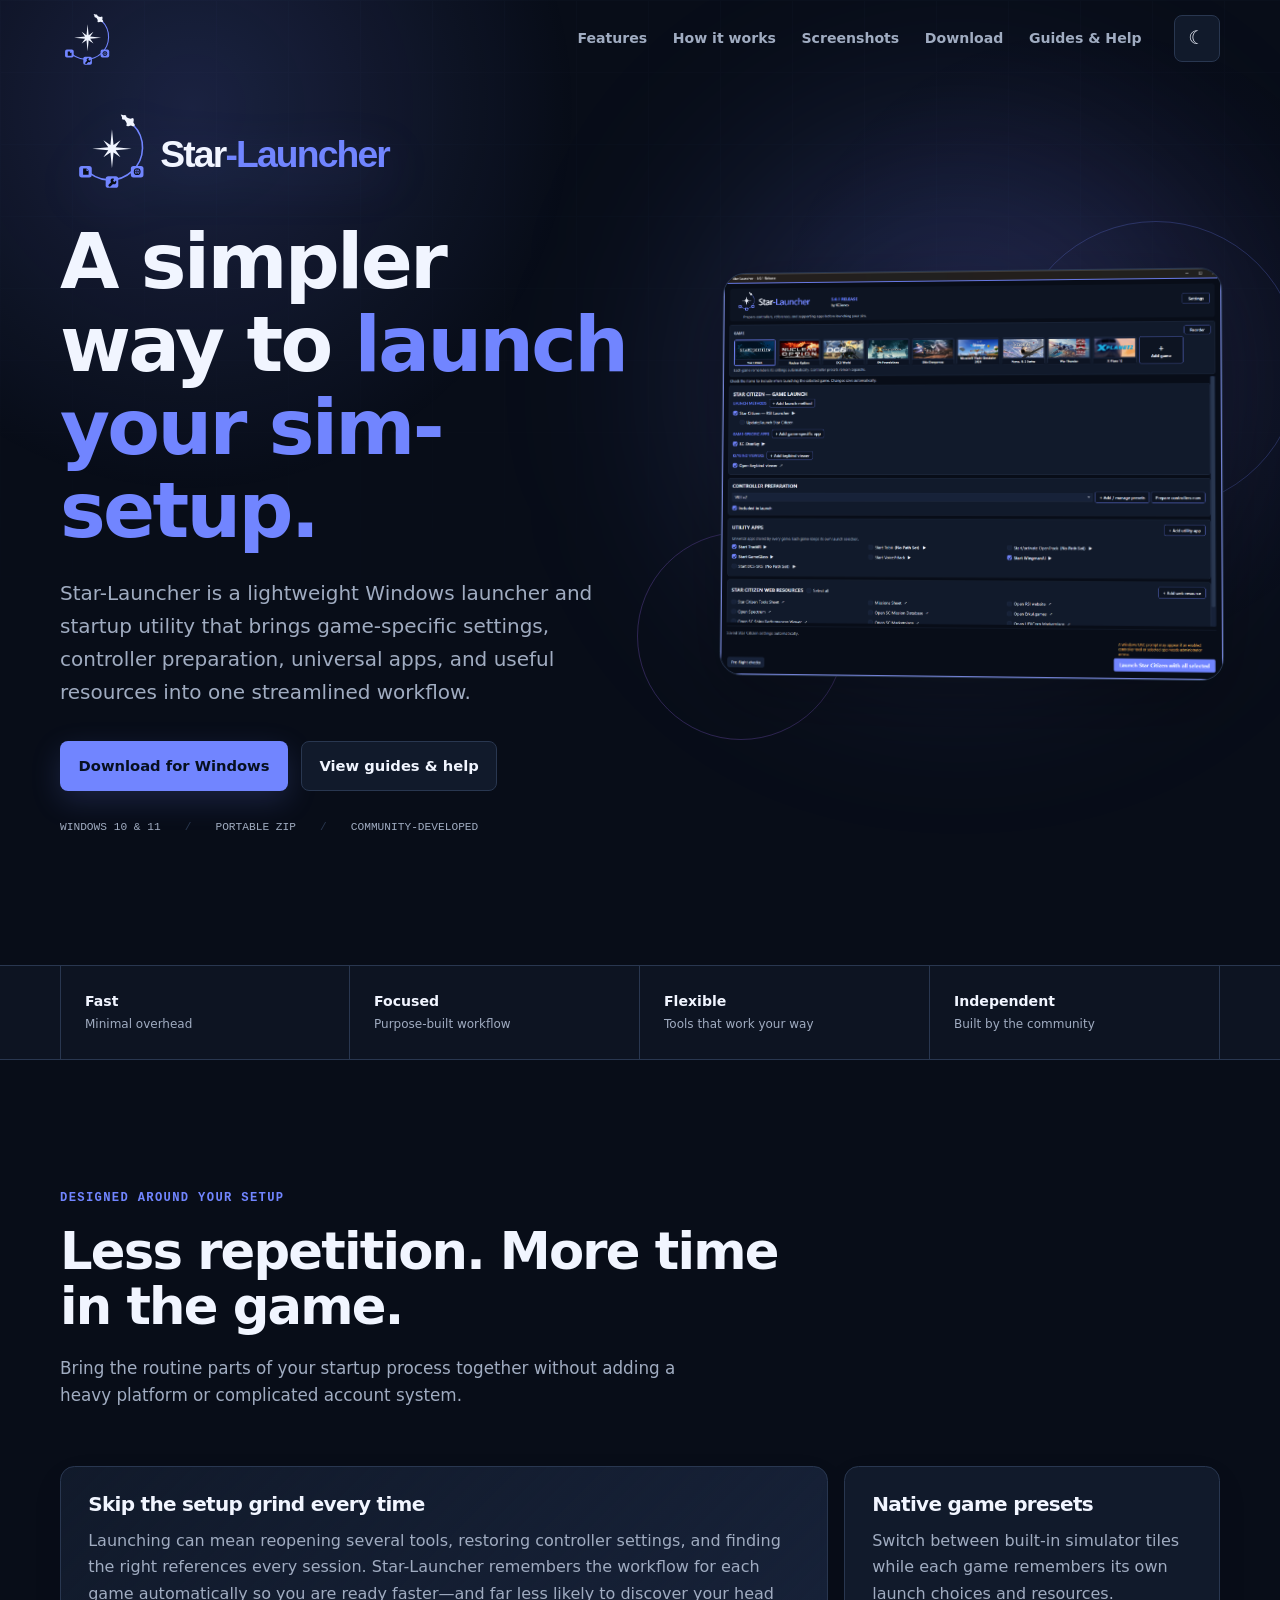
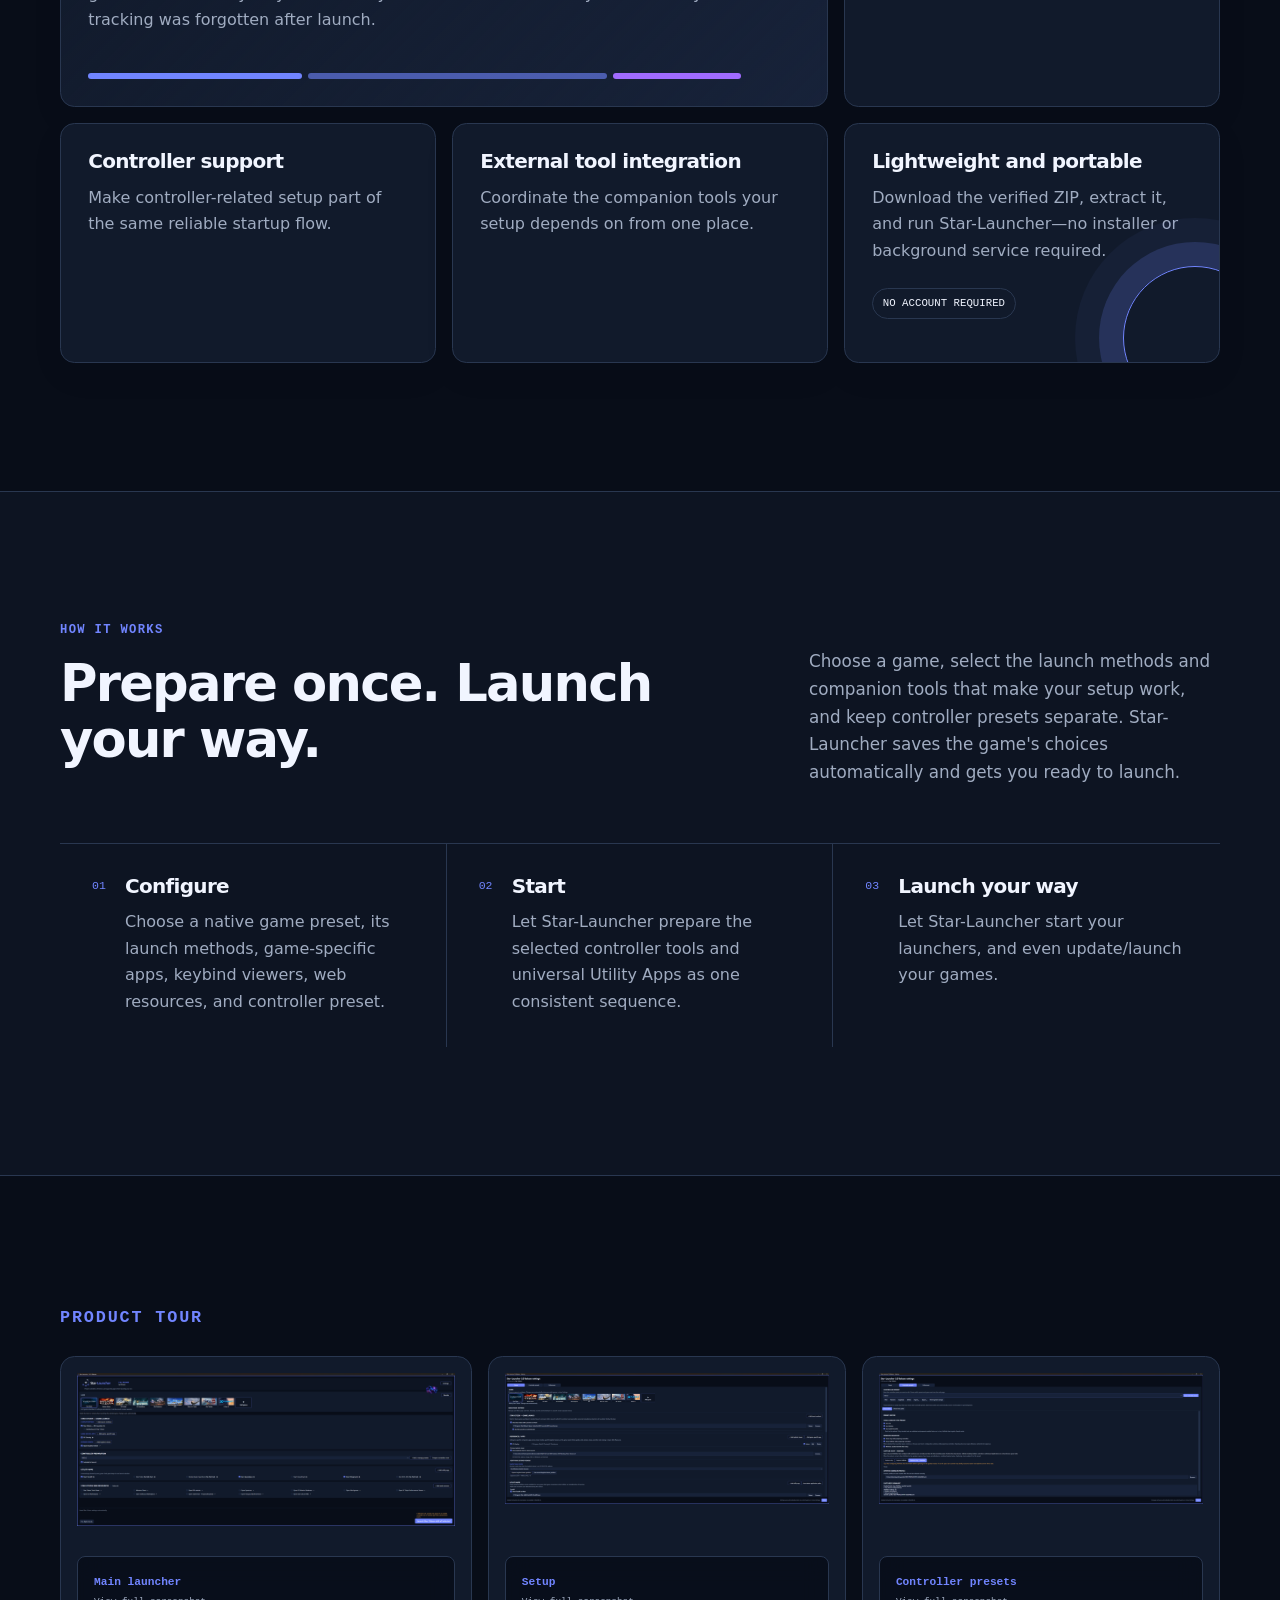
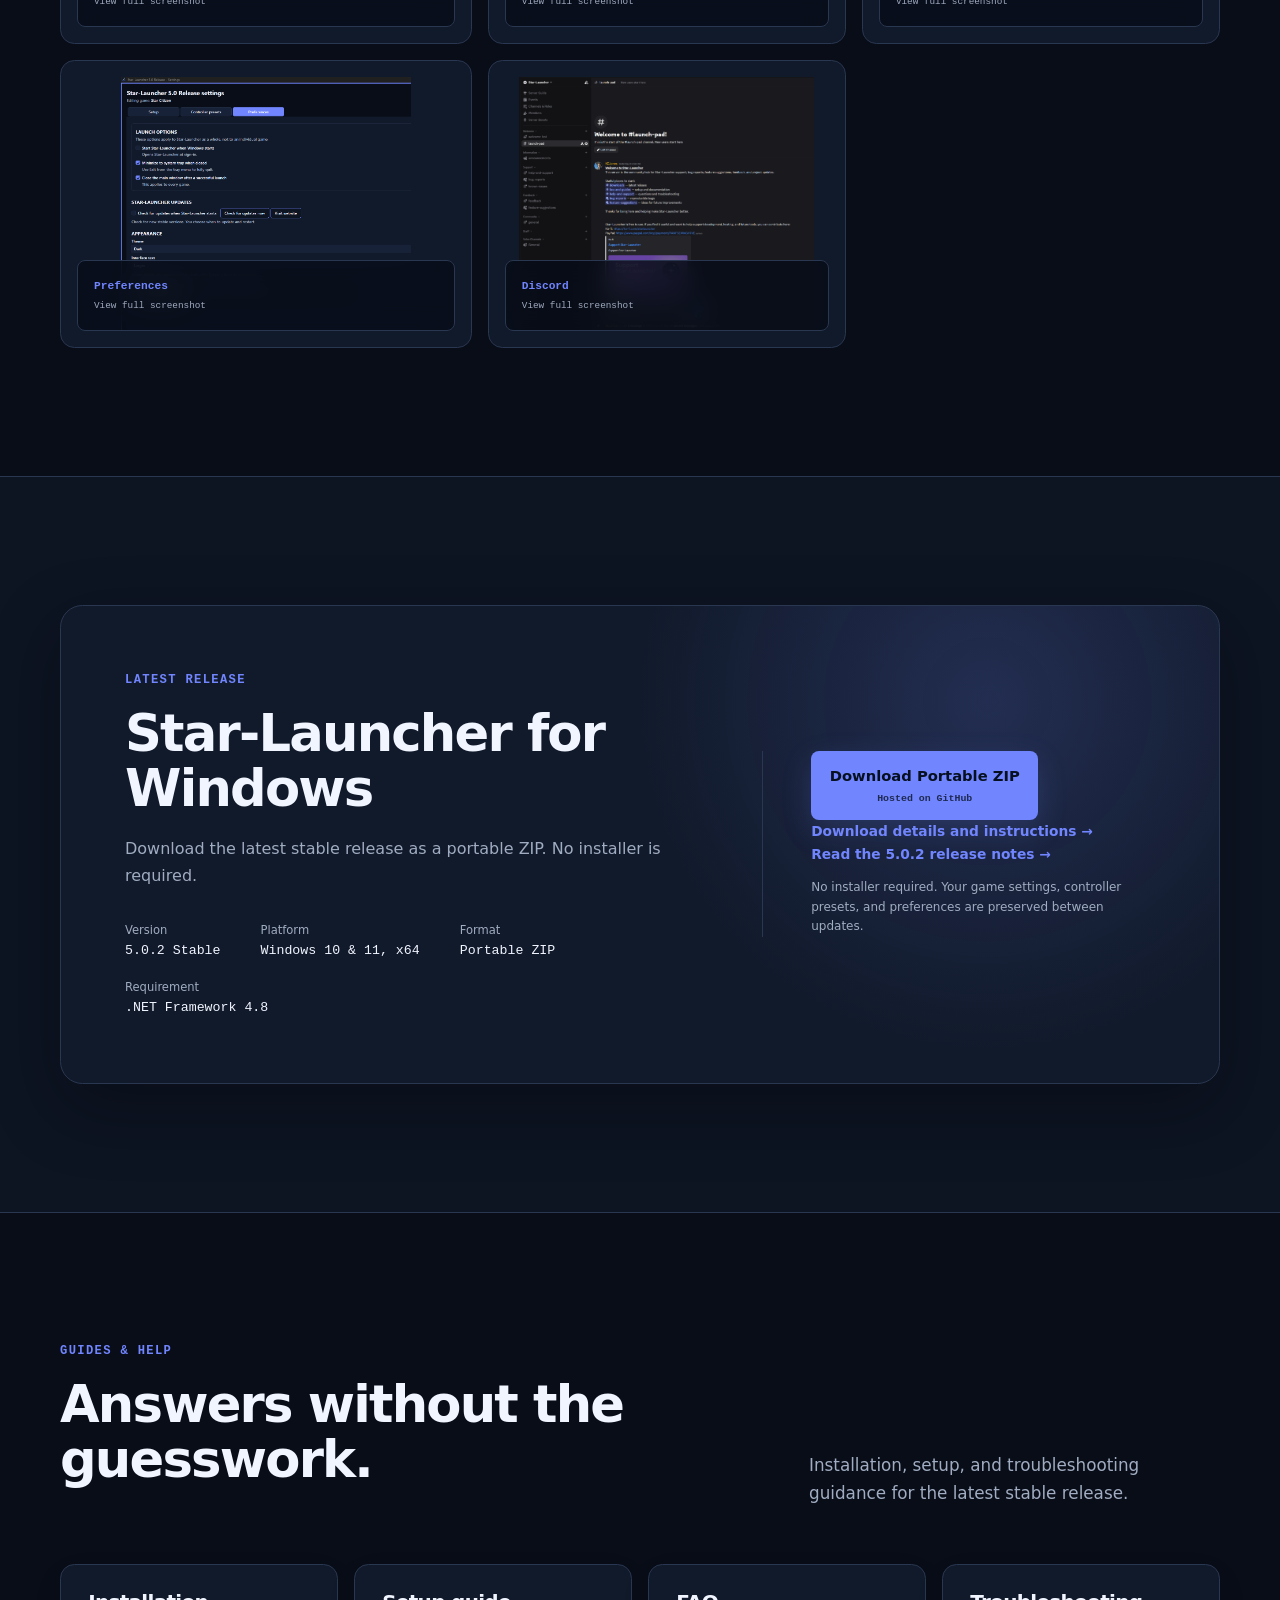
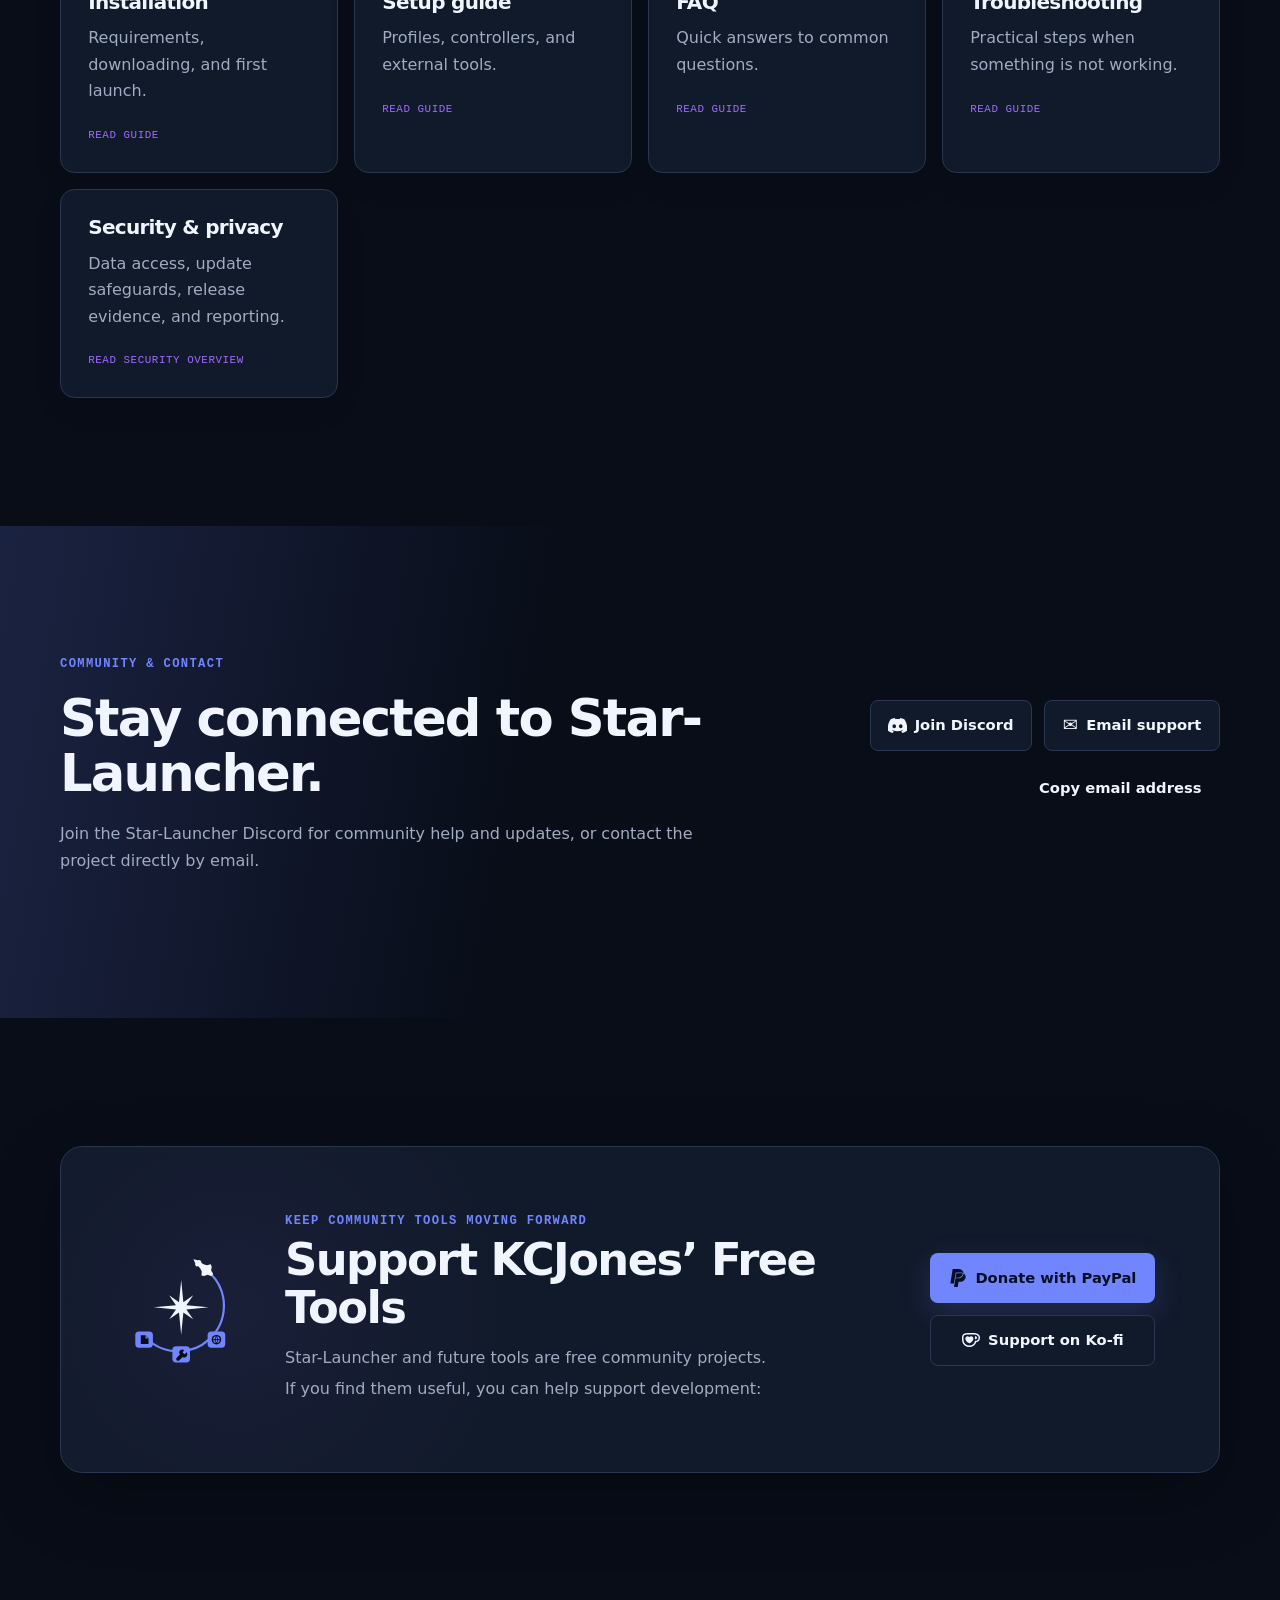
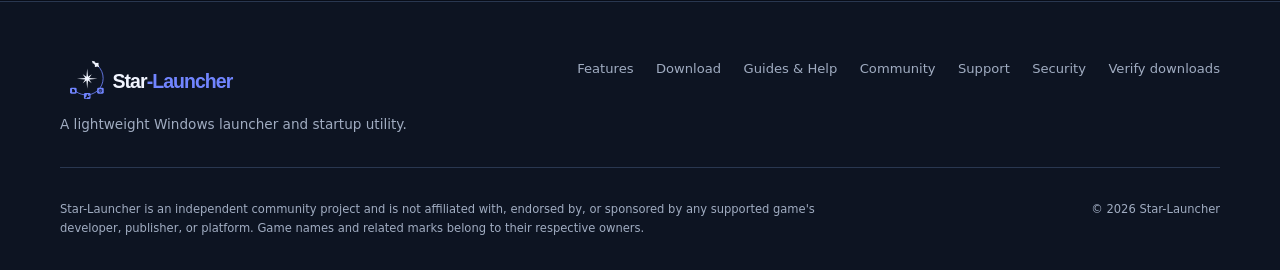
==== commit 4707fa7b: "Release Star-Launcher 5.0.2 security update" ====
--- a/index.html
+++ b/index.html
@@ -24,9 +24,9 @@
         "description": "A lightweight Windows launcher and startup utility for game-specific simulator workflows, controllers, head tracking, and supporting tools.",
         "applicationCategory": "UtilitiesApplication",
         "operatingSystem": "Windows 10, Windows 11",
-        "softwareVersion": "5.0.1",
+        "softwareVersion": "5.0.2",
         "isAccessibleForFree": true,
-        "downloadUrl": "https://github.com/Star-Launcher/star-launcher-website/releases/download/v5.0.1/Star-Launcher-5.0.1.zip",
+        "downloadUrl": "https://github.com/Star-Launcher/star-launcher-website/releases/download/v5.0.2/Star-Launcher-5.0.2.zip",
         "offers": {
           "@type": "Offer",
           "price": "0",
@@ -247,16 +247,16 @@
               <h2>Star-Launcher for Windows</h2>
               <p>Download the latest stable release as a portable ZIP. No installer is required.</p>
               <dl class="release-meta">
-                <div><dt>Version</dt><dd>5.0.1 Stable</dd></div>
+                <div><dt>Version</dt><dd>5.0.2 Stable</dd></div>
                 <div><dt>Platform</dt><dd>Windows 10 &amp; 11, x64</dd></div>
                 <div><dt>Format</dt><dd>Portable ZIP</dd></div>
                 <div><dt>Requirement</dt><dd>.NET Framework 4.8</dd></div>
               </dl>
             </div>
             <div class="download-action">
-              <a class="button button-primary download-host-button" href="https://github.com/Star-Launcher/star-launcher-website/releases/download/v5.0.1/Star-Launcher-5.0.1.zip"><span>Download Portable ZIP</span><small>Hosted on GitHub</small></a>
+              <a class="button button-primary download-host-button" href="https://github.com/Star-Launcher/star-launcher-website/releases/download/v5.0.2/Star-Launcher-5.0.2.zip"><span>Download Portable ZIP</span><small>Hosted on GitHub</small></a>
               <a class="text-link" href="pages/download.html">Download details and instructions →</a>
-              <a class="text-link" href="pages/release-notes.html#version-5-0-1">Read the 5.0.1 release notes →</a>
+              <a class="text-link" href="pages/release-notes.html#version-5-0-2">Read the 5.0.2 release notes →</a>
               <p>No installer required. Your game settings, controller presets, and preferences are preserved between updates.</p>
             </div>
           </div>
@@ -301,6 +301,11 @@
               <h3>Troubleshooting</h3>
               <p>Practical steps when something is not working.</p>
               <small>Read guide</small>
+            </a>
+            <a class="doc-card" href="pages/security.html">
+              <h3>Security &amp; privacy</h3>
+              <p>Data access, update safeguards, release evidence, and reporting.</p>
+              <small>Read security overview</small>
             </a>
           </div>
         </div>
@@ -369,6 +374,8 @@
           <a href="#documentation">Guides &amp; Help</a>
           <a href="#community">Community</a>
           <a href="#support">Support</a>
+          <a href="pages/security.html">Security</a>
+          <a href="pages/verify-download.html">Verify downloads</a>
           <a href="pages/gear.html" data-affiliate-link hidden>Recommended Gear</a>
         </nav>
       </div>
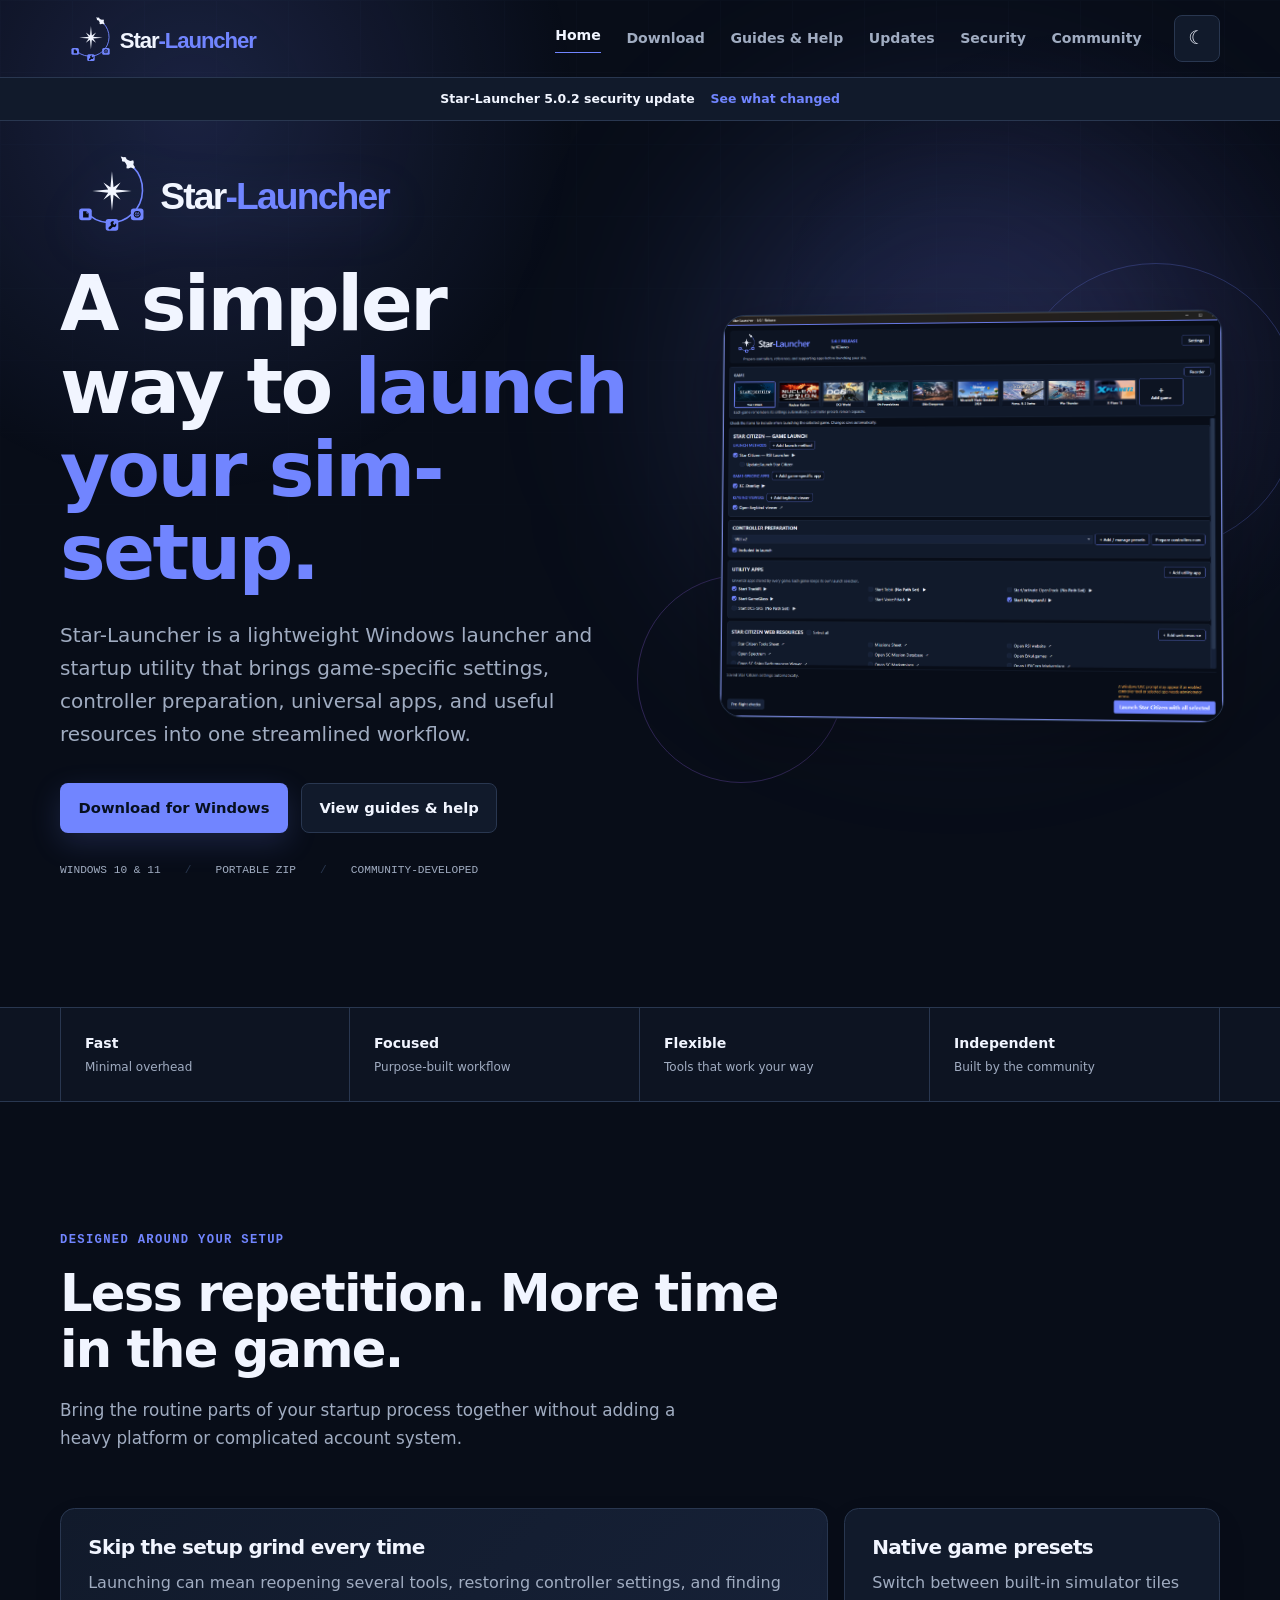
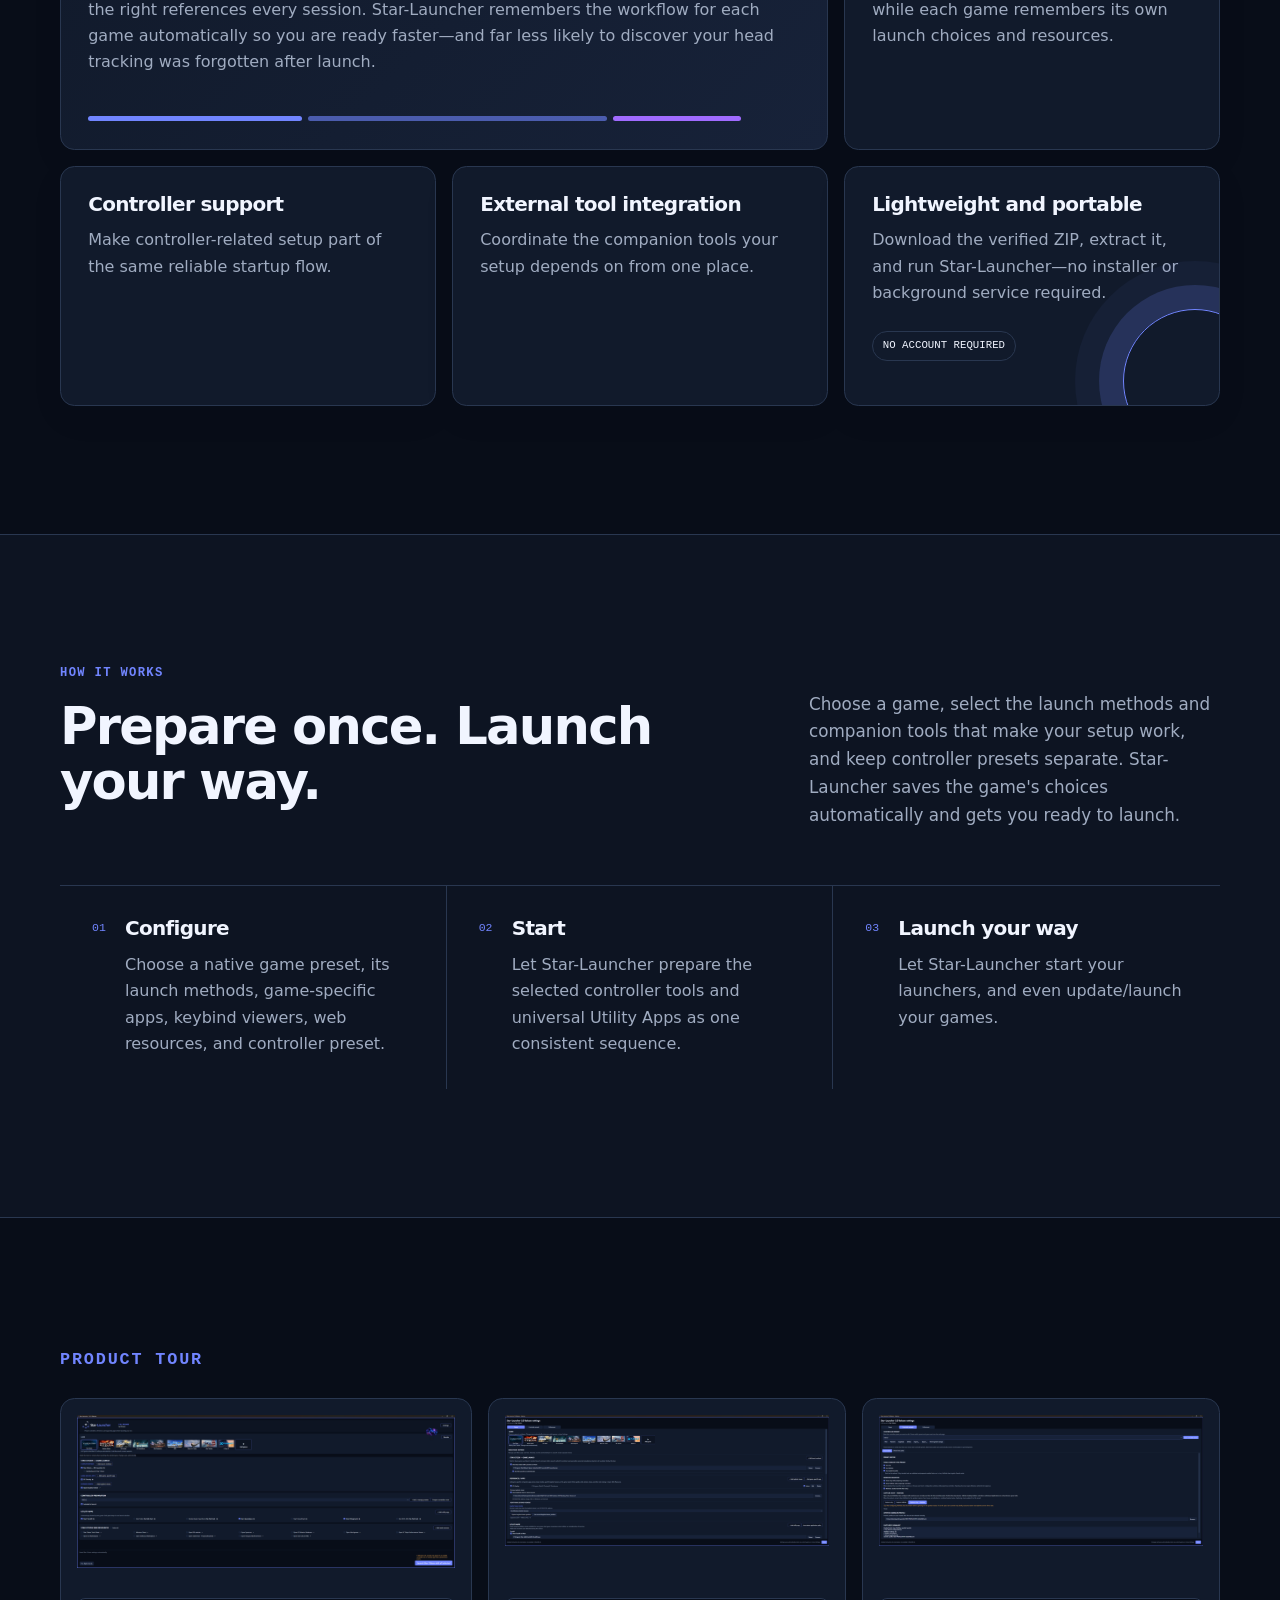
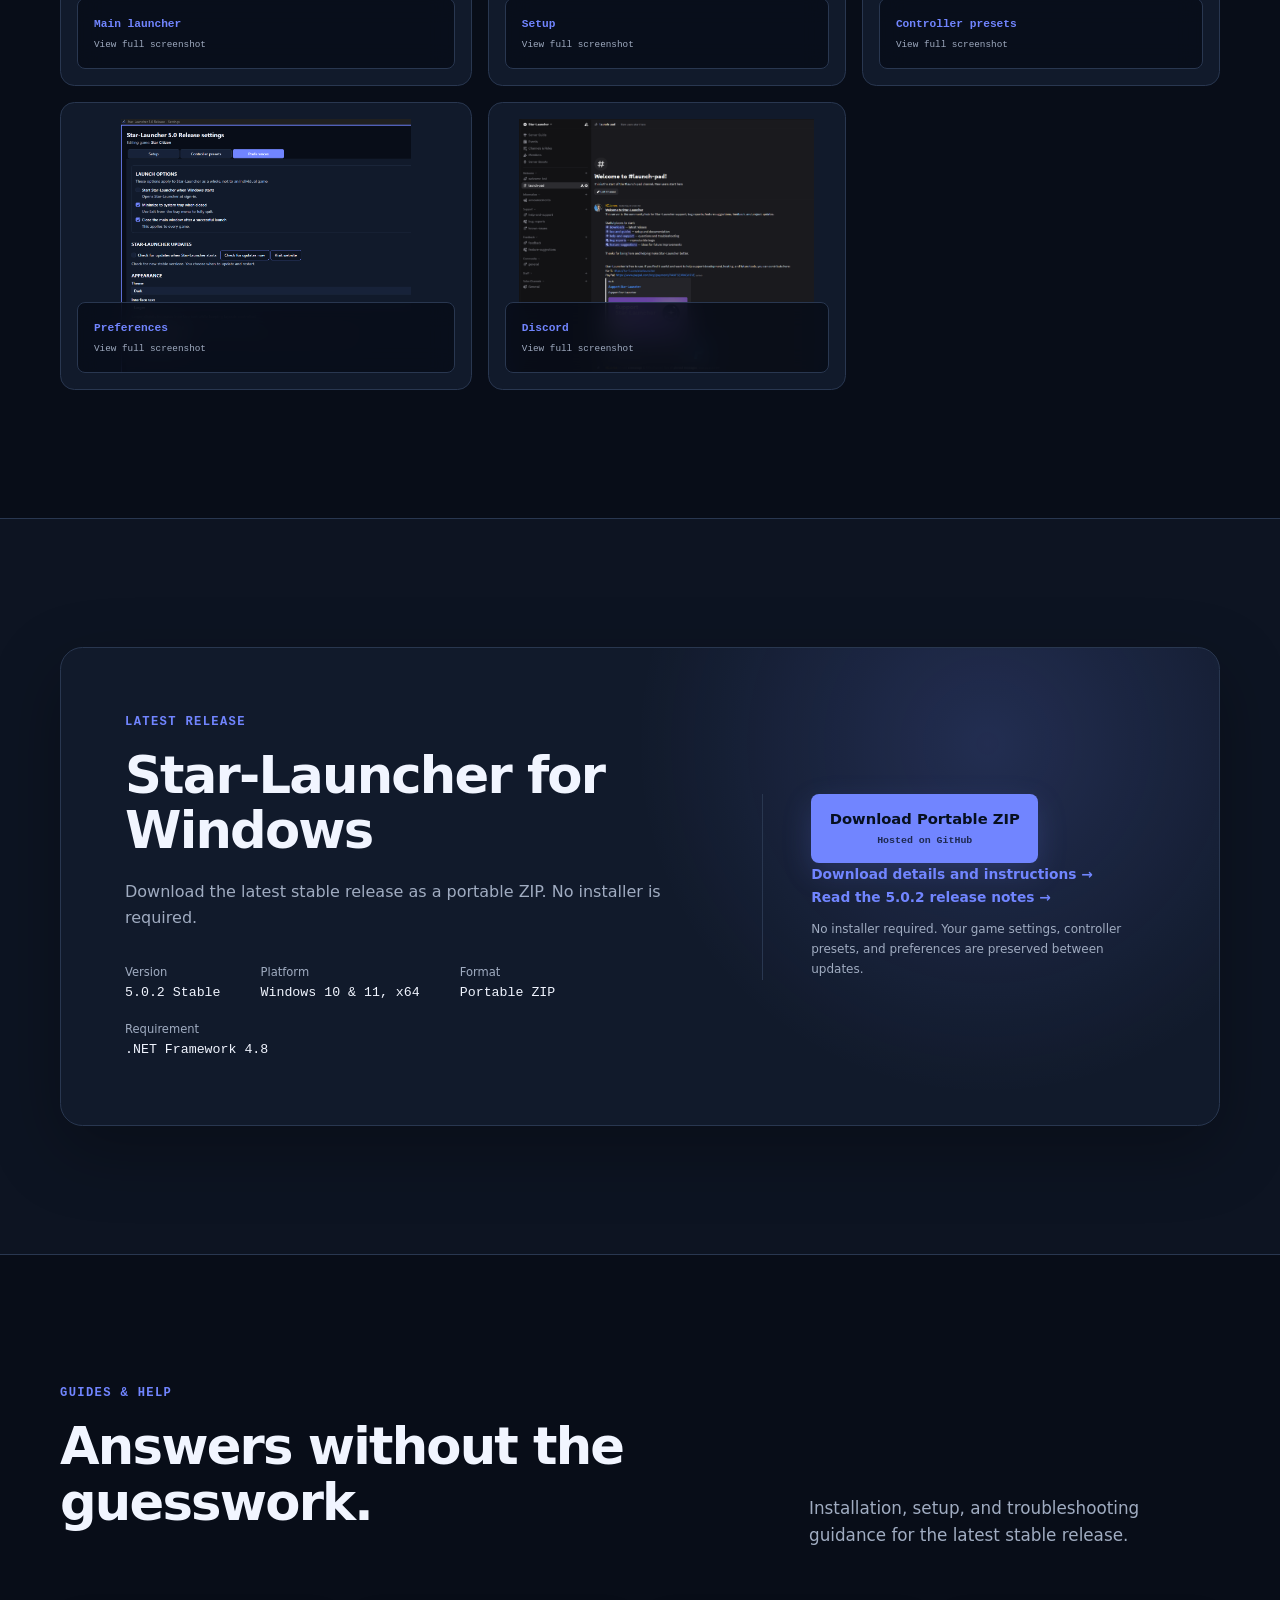
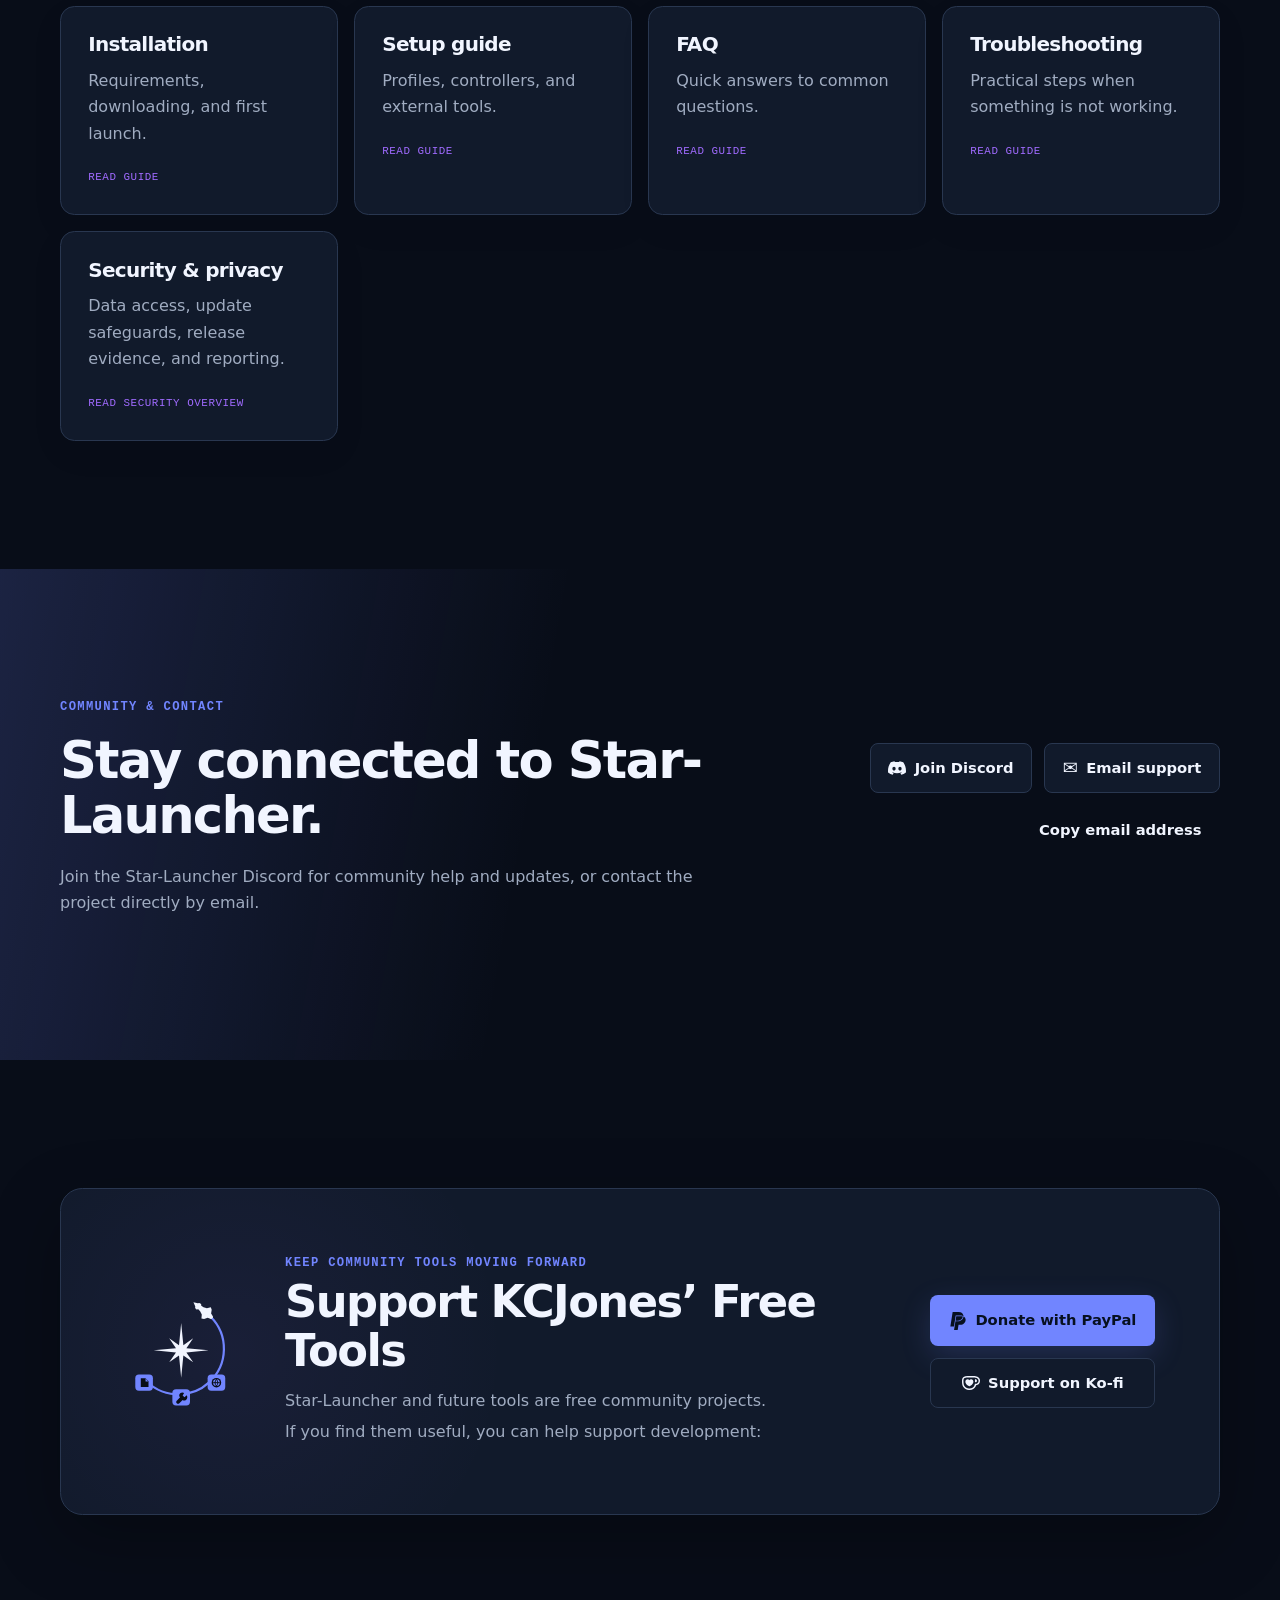
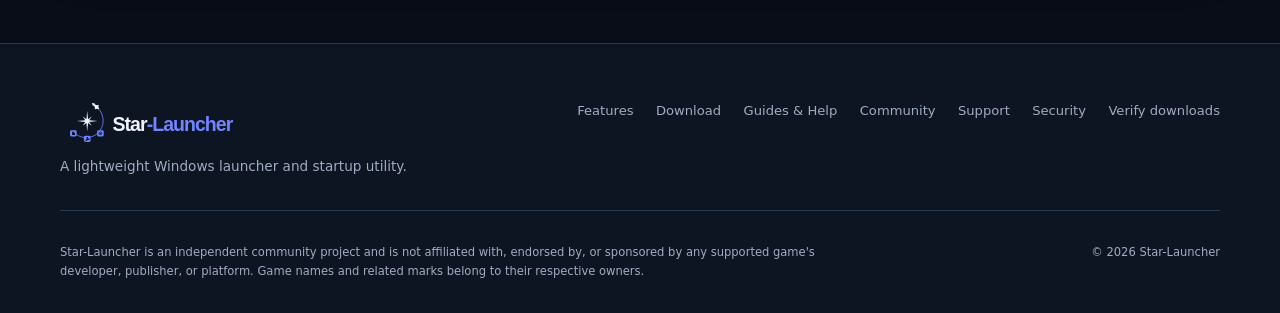
==== commit cee9bfb2: "Unify site navigation and security update access" ====
--- a/index.html
+++ b/index.html
@@ -46,7 +46,7 @@
     <link rel="stylesheet" href="css/layout.css">
     <script src="js/theme.js"></script>
     <script src="js/site-config.js" defer></script>
-    <script src="js/navigation.js" defer></script>
+    <script src="js/navigation.js?v=20260812-2" defer></script>
     <script src="js/site.js" defer></script>
     <script src="js/monetization.js" defer></script>
   </head>
--- a/css/components.css
+++ b/css/components.css
@@ -179,15 +179,7 @@
   width: 3.45rem;
 }
 
-.home-header:not(.is-scrolled) .brand-logo-full {
-  display: none;
-}
-
-.home-header:not(.is-scrolled) .brand-mark-compact {
-  display: grid;
-}
-
-.home-header.is-scrolled .brand-logo-full {
+.brand-logo-full {
   display: grid;
 }
 
@@ -219,6 +211,43 @@
 
 .site-navigation a:hover {
   color: var(--color-text);
+}
+
+.site-navigation a[aria-current="page"] {
+  color: var(--color-text);
+}
+
+.site-navigation a[aria-current="page"]::after {
+  display: block;
+  width: 100%;
+  height: 1px;
+  margin-top: 0.25rem;
+  background: var(--color-primary);
+  content: "";
+}
+
+.release-notice {
+  border-top: 1px solid var(--color-border);
+  border-bottom: 1px solid var(--color-border);
+  background: var(--color-surface);
+}
+
+.release-notice-inner {
+  display: flex;
+  gap: 1rem;
+  align-items: center;
+  justify-content: center;
+  min-height: 2.65rem;
+  font-size: 0.78rem;
+}
+
+.release-notice-inner strong {
+  color: var(--color-text);
+}
+
+.release-notice-inner a {
+  color: var(--color-primary);
+  font-weight: 700;
 }
 
 .theme-icon {
--- a/css/layout.css
+++ b/css/layout.css
@@ -31,6 +31,10 @@
   min-height: 48rem;
   padding-top: 6.8rem;
   overflow: hidden;
+}
+
+.has-release-notice .hero {
+  padding-top: 9.45rem;
 }
 
 .hero::after {
@@ -605,6 +609,14 @@
   font-size: 0.82rem;
 }
 
+.footer-directory > div {
+  min-width: 13rem;
+}
+
+.footer-directory > div > strong {
+  color: var(--color-text);
+}
+
 .footer-legal {
   display: flex;
   justify-content: space-between;
@@ -657,6 +669,14 @@
     padding: 0.75rem;
   }
 
+  .site-navigation a[aria-current="page"]::after {
+    display: none;
+  }
+
+  .release-notice-inner {
+    justify-content: space-between;
+  }
+
   .hero-grid,
   .section-heading-split,
   .download-panel,
@@ -668,6 +688,10 @@
     padding-top: 6.25rem;
   }
 
+  .has-release-notice .hero {
+    padding-top: 8.9rem;
+  }
+
   .product-preview {
     max-width: 38rem;
   }
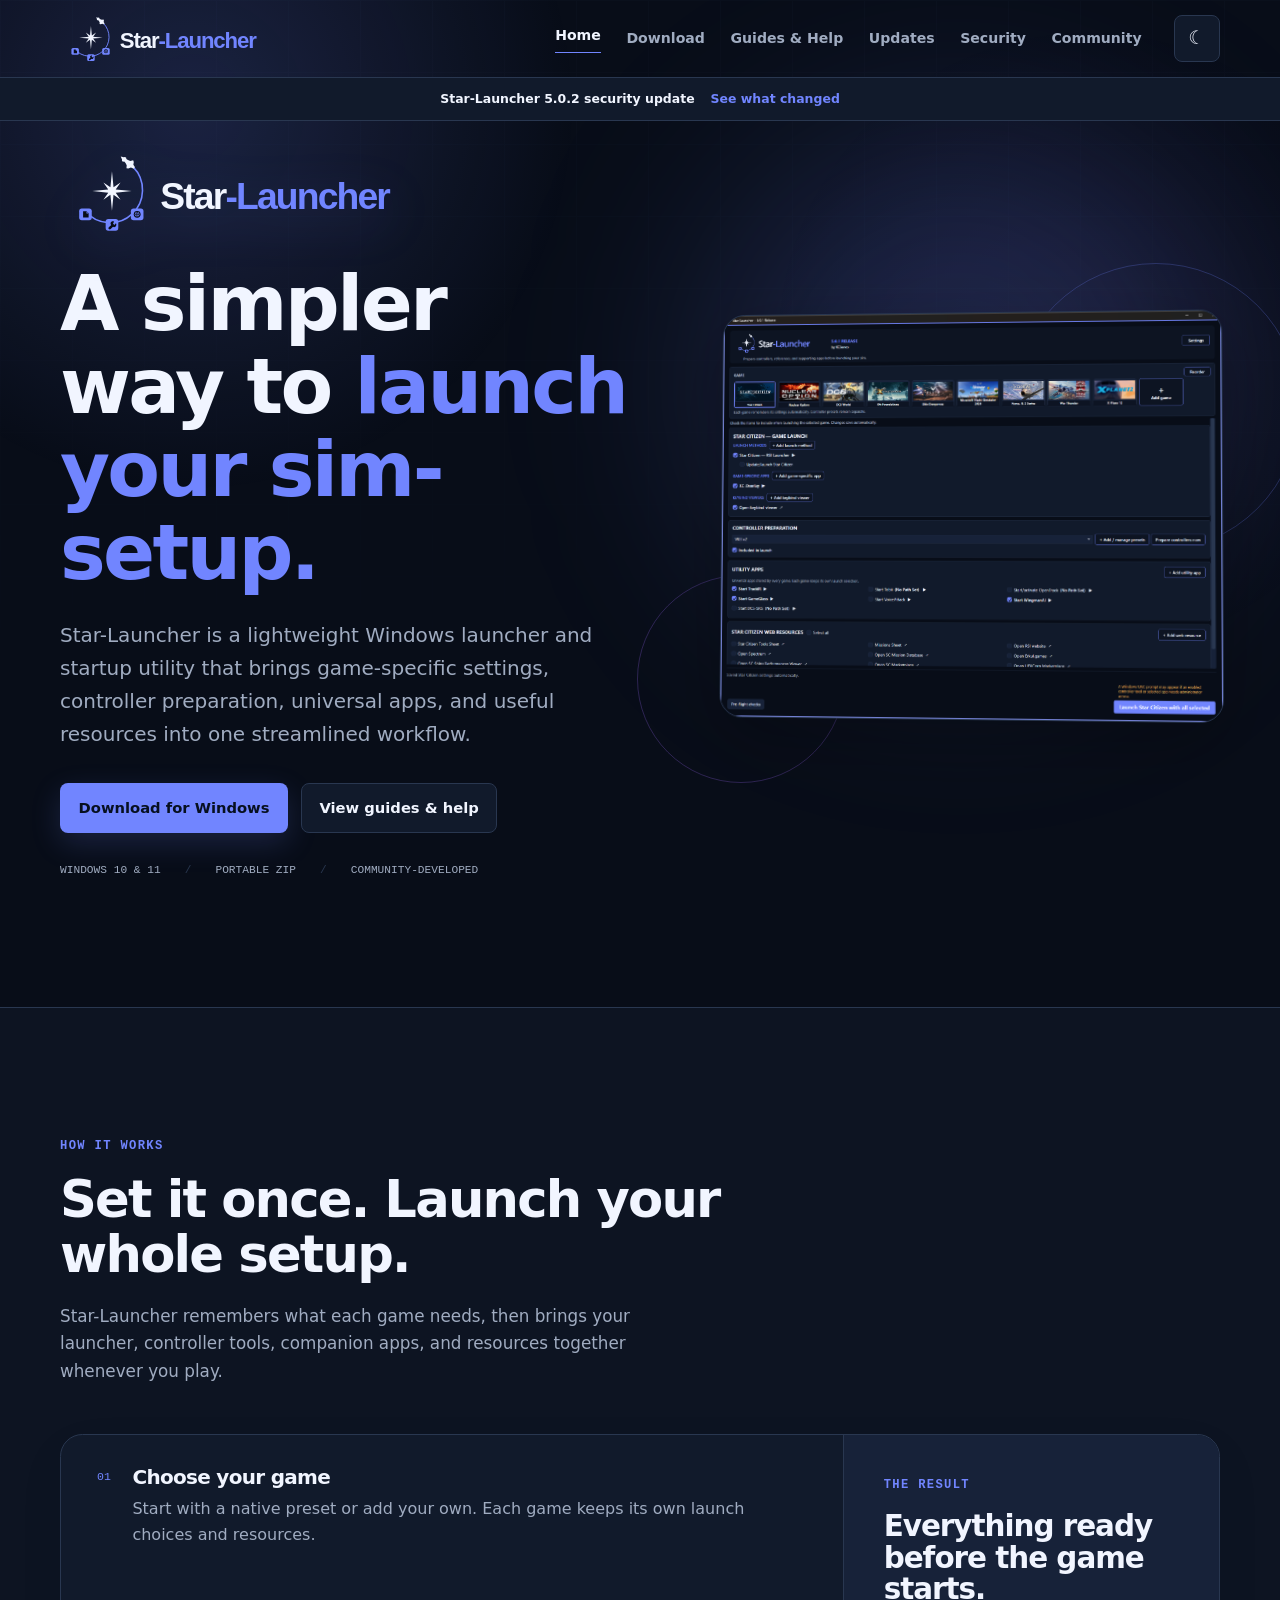
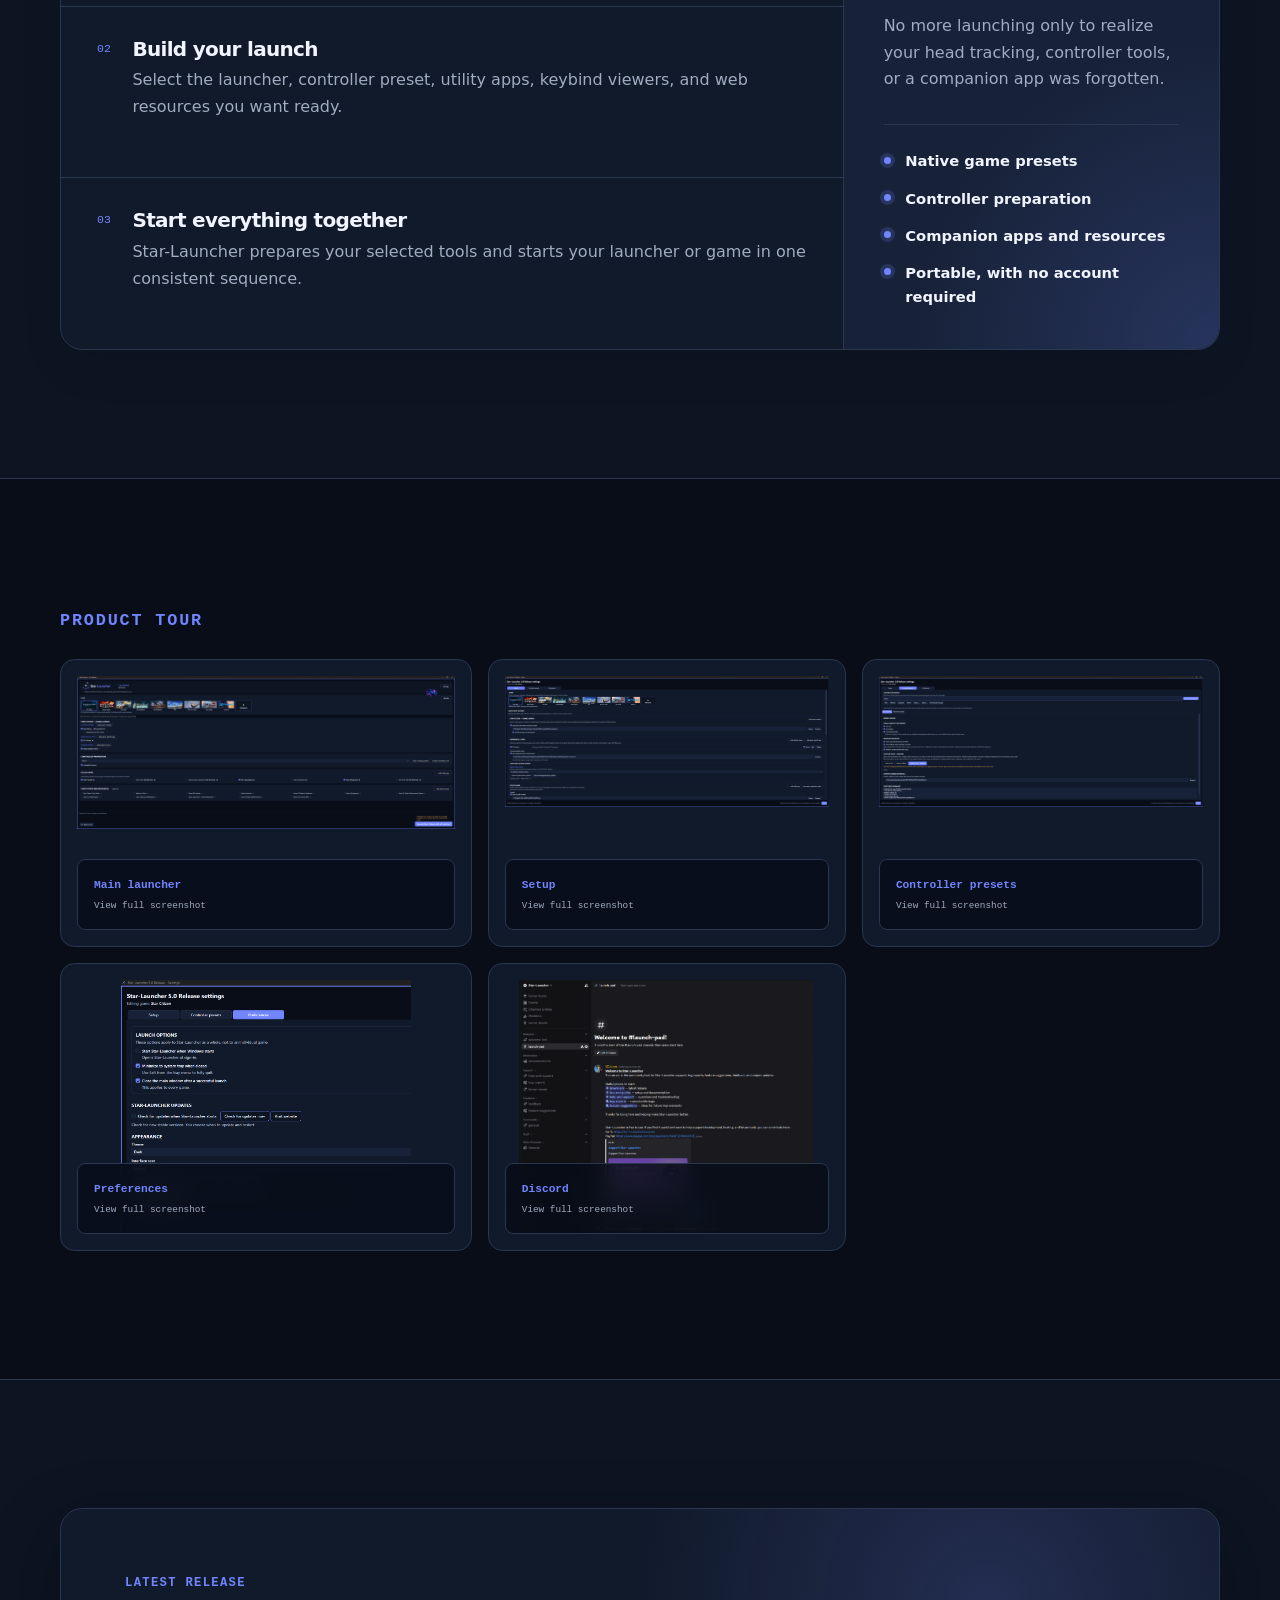
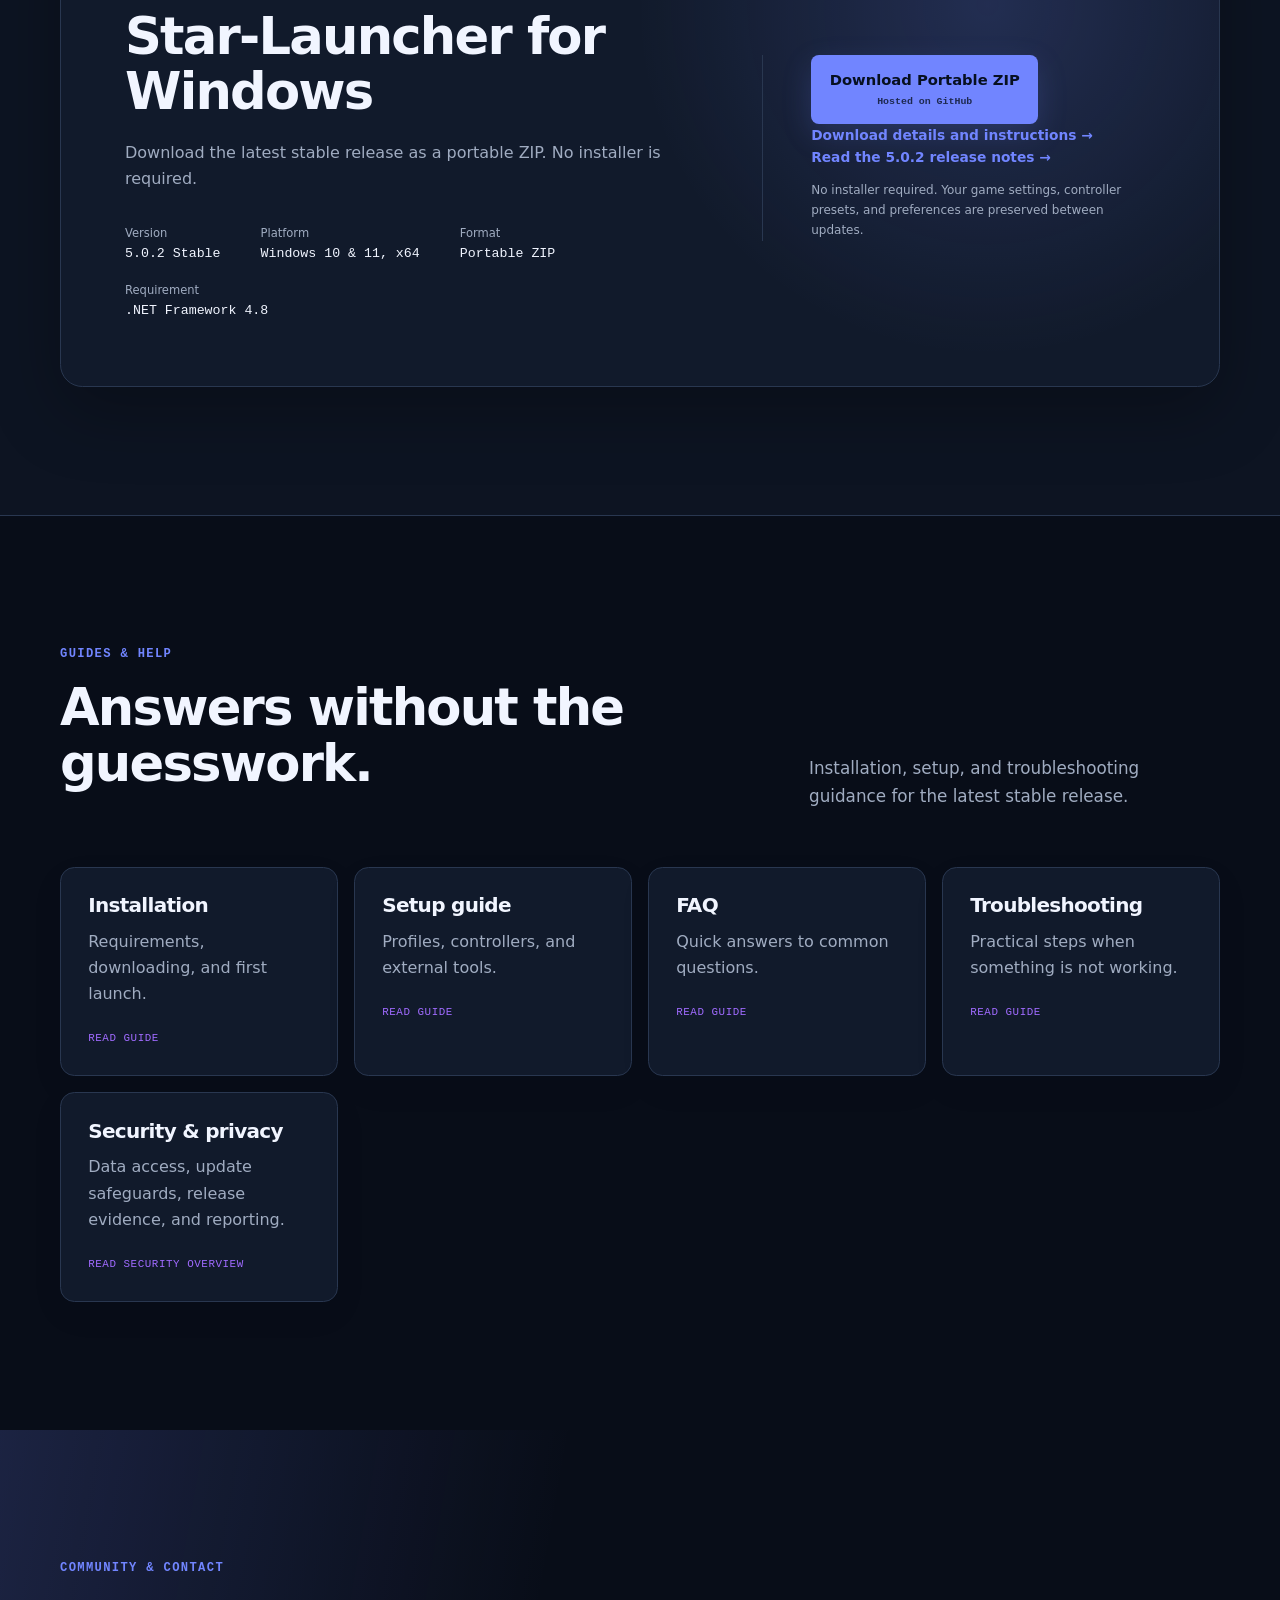
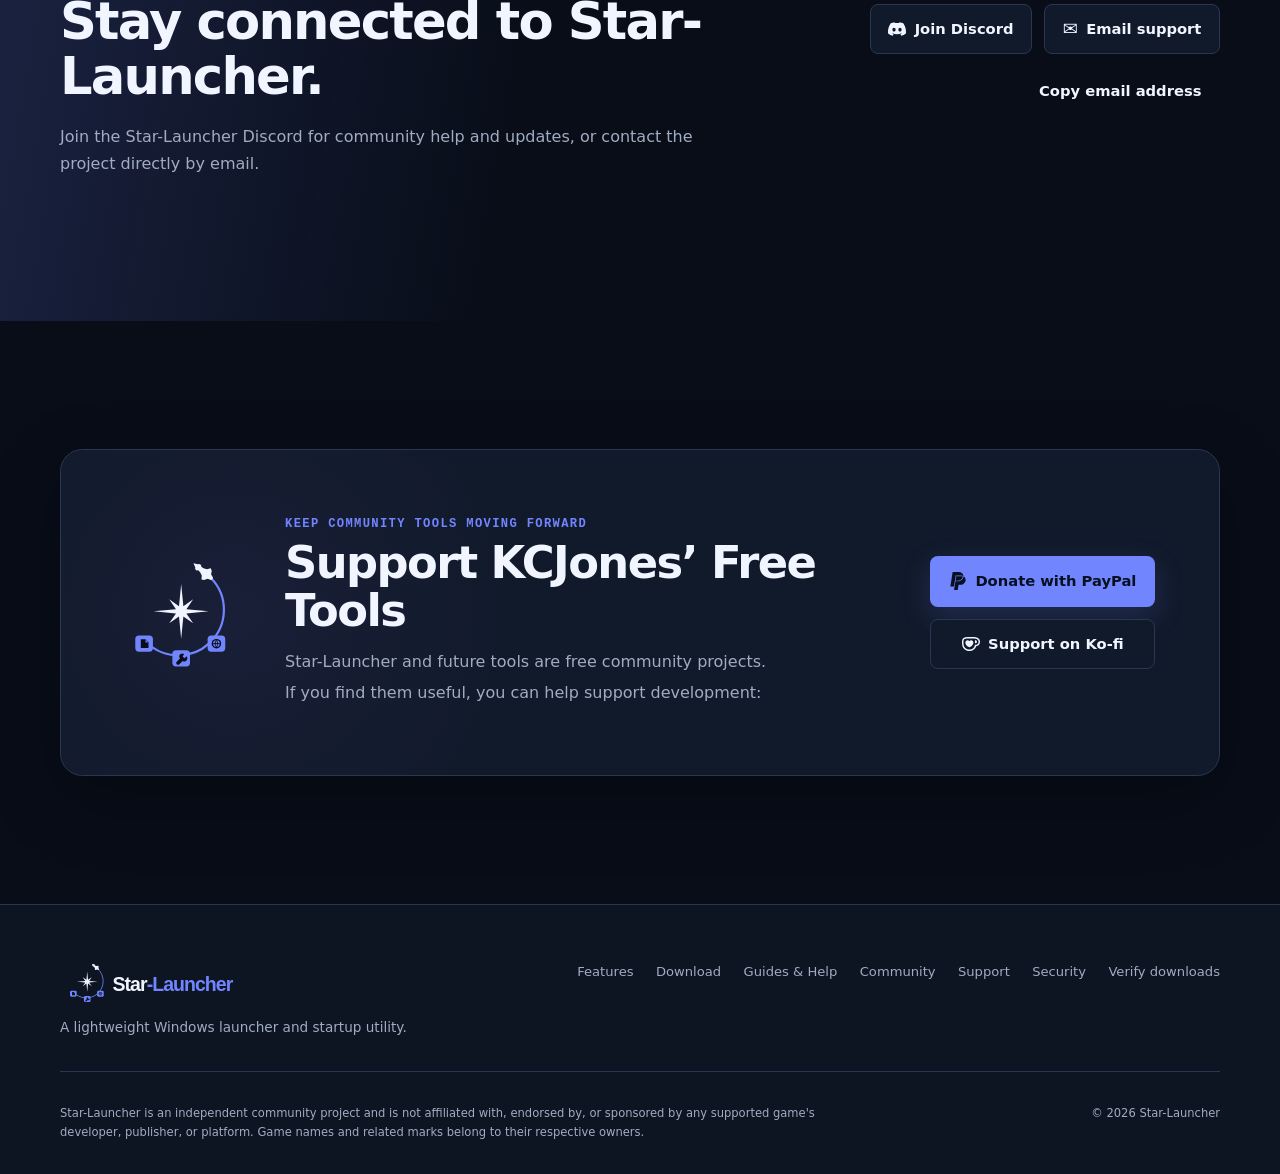
==== commit 34dbb50c: "Consolidate homepage workflow sections" ====
--- a/index.html
+++ b/index.html
@@ -43,7 +43,7 @@
     <link rel="stylesheet" href="css/tokens.css">
     <link rel="stylesheet" href="css/base.css">
     <link rel="stylesheet" href="css/components.css?v=2">
-    <link rel="stylesheet" href="css/layout.css">
+    <link rel="stylesheet" href="css/layout.css?v=3">
     <script src="js/theme.js"></script>
     <script src="js/site-config.js" defer></script>
     <script src="js/navigation.js?v=20260812-2" defer></script>
@@ -72,7 +72,6 @@
         </button>
 
         <nav class="site-navigation" id="site-navigation" aria-label="Main navigation" data-navigation>
-          <a href="#features">Features</a>
           <a href="#how-it-works">How it works</a>
           <a href="#screenshots">Screenshots</a>
           <a href="#download">Download</a>
@@ -118,48 +117,51 @@
         </div>
       </section>
 
-      <section class="trust-strip" aria-label="Star-Launcher principles">
-        <div class="container trust-grid">
-          <p><strong>Fast</strong><span>Minimal overhead</span></p>
-          <p><strong>Focused</strong><span>Purpose-built workflow</span></p>
-          <p><strong>Flexible</strong><span>Tools that work your way</span></p>
-          <p><strong>Independent</strong><span>Built by the community</span></p>
-        </div>
-      </section>
-
-      <section class="section" id="features">
-        <div class="container">
-          <div class="section-heading">
-            <p class="eyebrow">Designed around your setup</p>
-            <h2>Less repetition. More time in the game.</h2>
-            <p>Bring the routine parts of your startup process together without adding a heavy platform or complicated account system.</p>
-          </div>
-
-          <div class="feature-grid">
-            <article class="feature-card feature-card-large">
-              <h3>Skip the setup grind every time</h3>
-              <p>Launching can mean reopening several tools, restoring controller settings, and finding the right references every session. Star-Launcher remembers the workflow for each game automatically so you are ready faster—and far less likely to discover your head tracking was forgotten after launch.</p>
-              <div class="workflow-lines" aria-hidden="true">
-                <span></span><span></span><span></span>
-              </div>
-            </article>
-            <article class="feature-card">
-              <h3>Native game presets</h3>
-              <p>Switch between built-in simulator tiles while each game remembers its own launch choices and resources.</p>
-            </article>
-            <article class="feature-card">
-              <h3>Controller support</h3>
-              <p>Make controller-related setup part of the same reliable startup flow.</p>
-            </article>
-            <article class="feature-card">
-              <h3>External tool integration</h3>
-              <p>Coordinate the companion tools your setup depends on from one place.</p>
-            </article>
-            <article class="feature-card feature-card-accent">
-              <h3>Lightweight and portable</h3>
-              <p>Download the verified ZIP, extract it, and run Star-Launcher—no installer or background service required.</p>
-              <span class="portable-badge">No account required</span>
-            </article>
+      <section class="section section-alt" id="how-it-works">
+        <span class="anchor-alias" id="features" aria-hidden="true"></span>
+        <div class="container">
+          <div class="section-heading workflow-heading">
+            <p class="eyebrow">How it works</p>
+            <h2>Set it once. Launch your whole setup.</h2>
+            <p>Star-Launcher remembers what each game needs, then brings your launcher, controller tools, companion apps, and resources together whenever you play.</p>
+          </div>
+
+          <div class="workflow-overview">
+            <ol class="workflow-path">
+              <li>
+                <span class="step-number">01</span>
+                <div>
+                  <h3>Choose your game</h3>
+                  <p>Start with a native preset or add your own. Each game keeps its own launch choices and resources.</p>
+                </div>
+              </li>
+              <li>
+                <span class="step-number">02</span>
+                <div>
+                  <h3>Build your launch</h3>
+                  <p>Select the launcher, controller preset, utility apps, keybind viewers, and web resources you want ready.</p>
+                </div>
+              </li>
+              <li>
+                <span class="step-number">03</span>
+                <div>
+                  <h3>Start everything together</h3>
+                  <p>Star-Launcher prepares your selected tools and starts your launcher or game in one consistent sequence.</p>
+                </div>
+              </li>
+            </ol>
+
+            <aside class="workflow-outcome">
+              <p class="eyebrow">The result</p>
+              <h3>Everything ready before the game starts.</h3>
+              <p>No more launching only to realize your head tracking, controller tools, or a companion app was forgotten.</p>
+              <ul class="capability-list" aria-label="Star-Launcher capabilities">
+                <li>Native game presets</li>
+                <li>Controller preparation</li>
+                <li>Companion apps and resources</li>
+                <li>Portable, with no account required</li>
+              </ul>
+            </aside>
           </div>
         </div>
       </section>
@@ -172,42 +174,6 @@
           </div>
         </div>
       </aside>
-
-      <section class="section section-alt" id="how-it-works">
-        <div class="container">
-          <div class="section-heading section-heading-split">
-            <div>
-              <p class="eyebrow">How it works</p>
-              <h2>Prepare once. Launch your way.</h2>
-            </div>
-            <p>Choose a game, select the launch methods and companion tools that make your setup work, and keep controller presets separate. Star-Launcher saves the game's choices automatically and gets you ready to launch.</p>
-          </div>
-
-          <ol class="steps">
-            <li>
-              <span class="step-number">01</span>
-              <div>
-                <h3>Configure</h3>
-                <p>Choose a native game preset, its launch methods, game-specific apps, keybind viewers, web resources, and controller preset.</p>
-              </div>
-            </li>
-            <li>
-              <span class="step-number">02</span>
-              <div>
-                <h3>Start</h3>
-                <p>Let Star-Launcher prepare the selected controller tools and universal Utility Apps as one consistent sequence.</p>
-              </div>
-            </li>
-            <li>
-              <span class="step-number">03</span>
-              <div>
-                <h3>Launch your way</h3>
-                <p>Let Star-Launcher start your launchers, and even update/launch your games.</p>
-              </div>
-            </li>
-          </ol>
-        </div>
-      </section>
 
       <section class="section" id="screenshots">
         <div class="container">
--- a/css/layout.css
+++ b/css/layout.css
@@ -335,6 +335,97 @@
 
 .steps p {
   margin-bottom: 0;
+}
+
+.anchor-alias {
+  display: block;
+  height: 0;
+  scroll-margin-top: 7rem;
+}
+
+.workflow-heading {
+  max-width: 48rem;
+  margin-bottom: 3rem;
+}
+
+.workflow-overview {
+  display: grid;
+  grid-template-columns: minmax(0, 1.35fr) minmax(18rem, 0.65fr);
+  overflow: hidden;
+  border: 1px solid var(--color-border);
+  border-radius: var(--radius-lg);
+  background: var(--color-surface);
+  box-shadow: 0 18px 50px var(--color-shadow-soft);
+}
+
+.workflow-path {
+  display: grid;
+  margin: 0;
+  padding: 0;
+  list-style: none;
+}
+
+.workflow-path li {
+  display: grid;
+  grid-template-columns: auto 1fr;
+  gap: 1.35rem;
+  padding: 2rem 2.25rem;
+}
+
+.workflow-path li + li {
+  border-top: 1px solid var(--color-border);
+}
+
+.workflow-path h3,
+.workflow-outcome h3 {
+  margin-bottom: 0.45rem;
+}
+
+.workflow-path p,
+.workflow-outcome > p:last-of-type {
+  margin-bottom: 0;
+}
+
+.workflow-outcome {
+  padding: 2.5rem;
+  border-left: 1px solid var(--color-border);
+  background:
+    radial-gradient(circle at 100% 100%, var(--color-glow), transparent 48%),
+    var(--color-surface-strong);
+}
+
+.workflow-outcome h3 {
+  max-width: 18rem;
+  font-size: clamp(1.45rem, 2.3vw, 2.15rem);
+}
+
+.capability-list {
+  display: grid;
+  gap: 0.8rem;
+  margin: 2rem 0 0;
+  padding: 1.5rem 0 0;
+  border-top: 1px solid var(--color-border);
+  list-style: none;
+}
+
+.capability-list li {
+  position: relative;
+  padding-left: 1.35rem;
+  color: var(--color-text);
+  font-size: 0.92rem;
+  font-weight: 700;
+}
+
+.capability-list li::before {
+  position: absolute;
+  top: 0.5em;
+  left: 0;
+  width: 0.45rem;
+  height: 0.45rem;
+  border-radius: 50%;
+  background: var(--color-primary);
+  content: "";
+  box-shadow: 0 0 0 0.25rem var(--color-glow);
 }
 
 .screenshot-grid {
@@ -717,6 +808,15 @@
     grid-template-columns: 1fr;
   }
 
+  .workflow-overview {
+    grid-template-columns: 1fr;
+  }
+
+  .workflow-outcome {
+    border-top: 1px solid var(--color-border);
+    border-left: 0;
+  }
+
   .steps li:not(:last-child) {
     border-right: 0;
   }
@@ -803,6 +903,15 @@
     grid-column: auto;
   }
 
+  .workflow-heading {
+    margin-bottom: 2rem;
+  }
+
+  .workflow-path li,
+  .workflow-outcome {
+    padding: 1.5rem;
+  }
+
   .screenshot-placeholder {
     min-height: 18rem;
   }
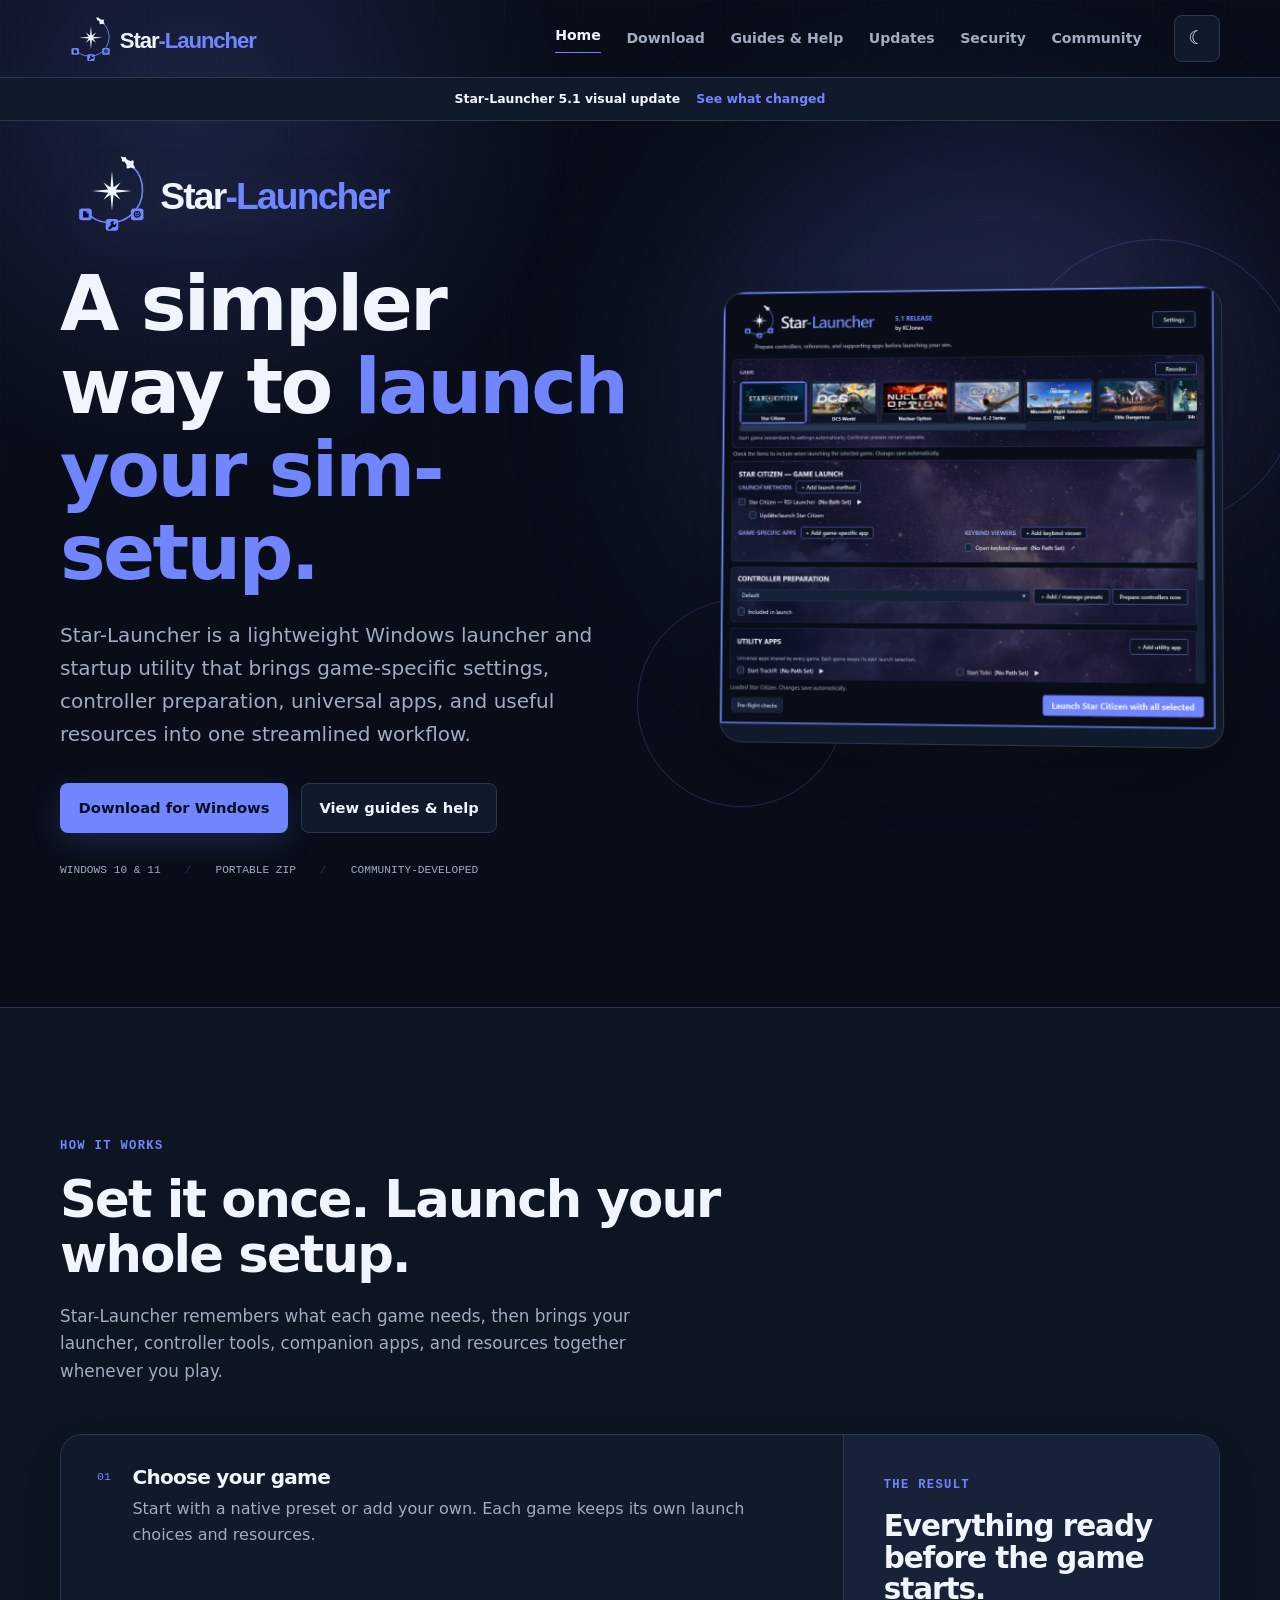
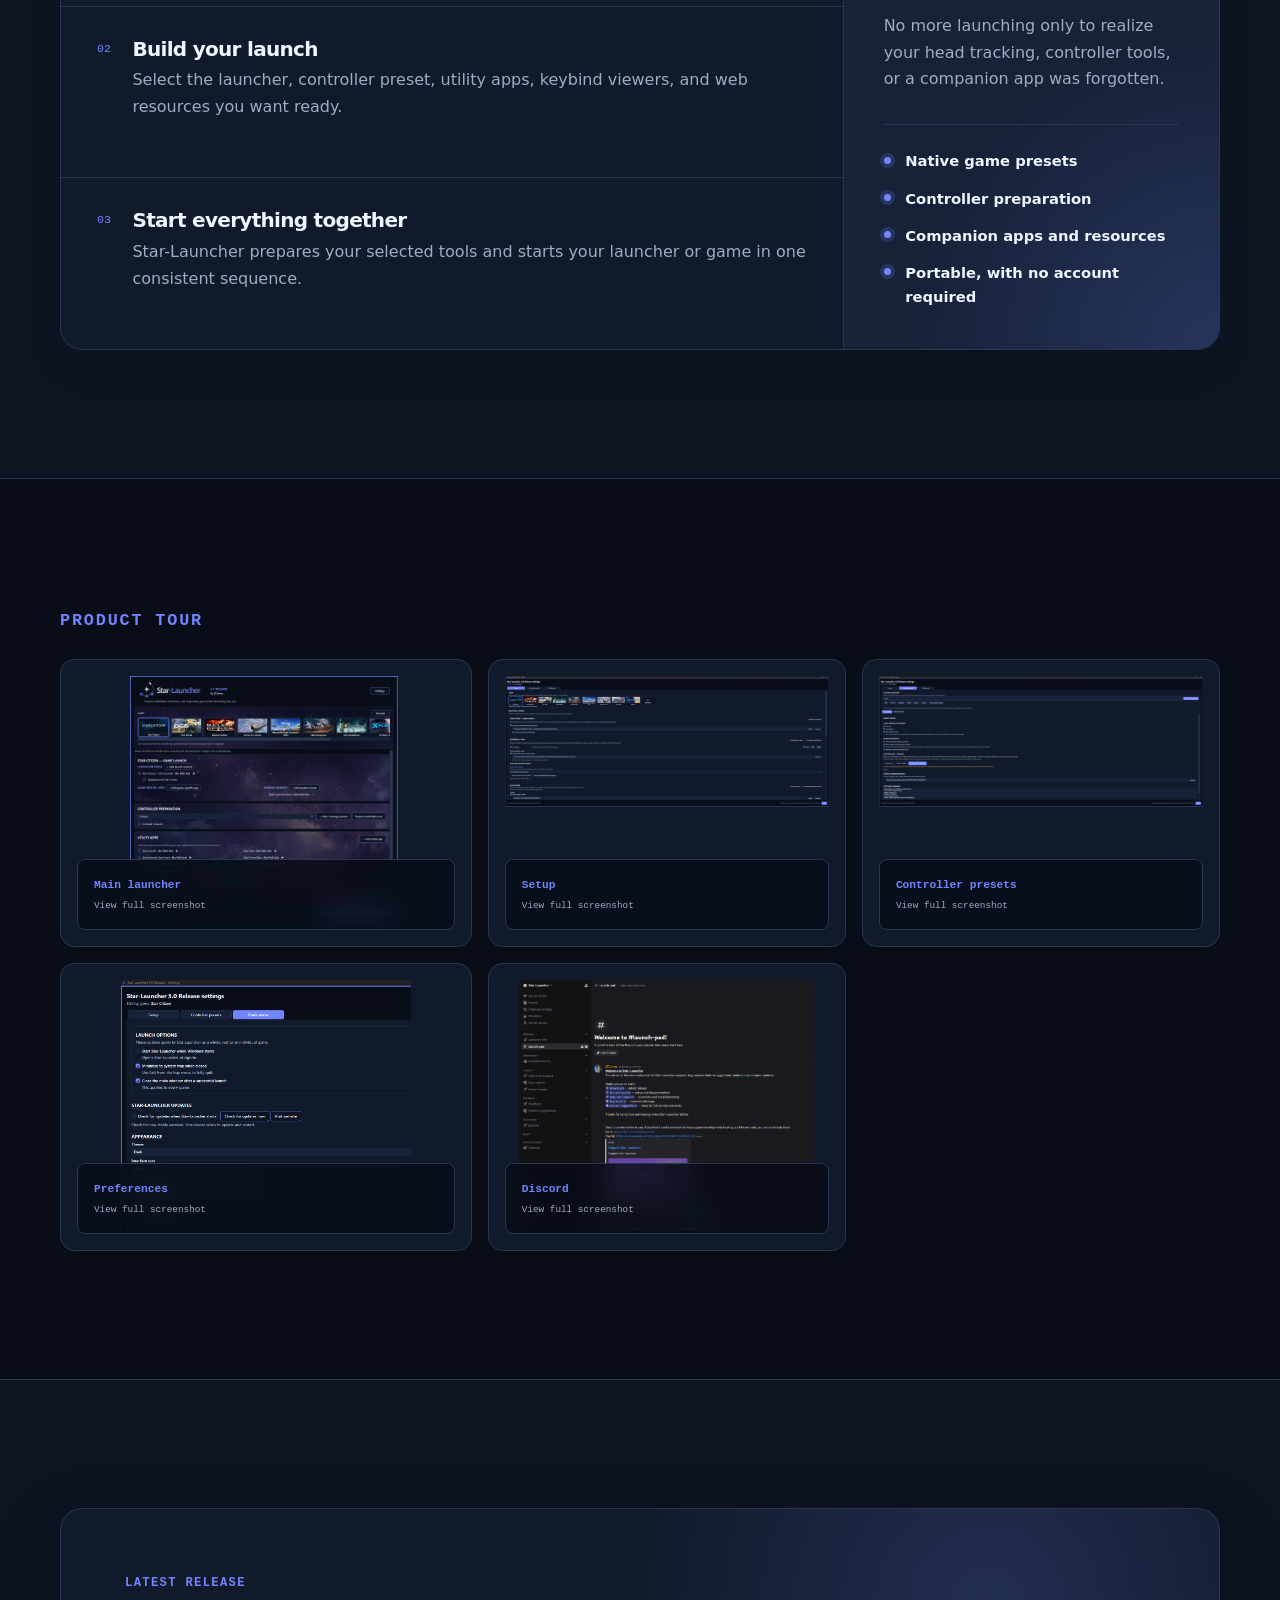
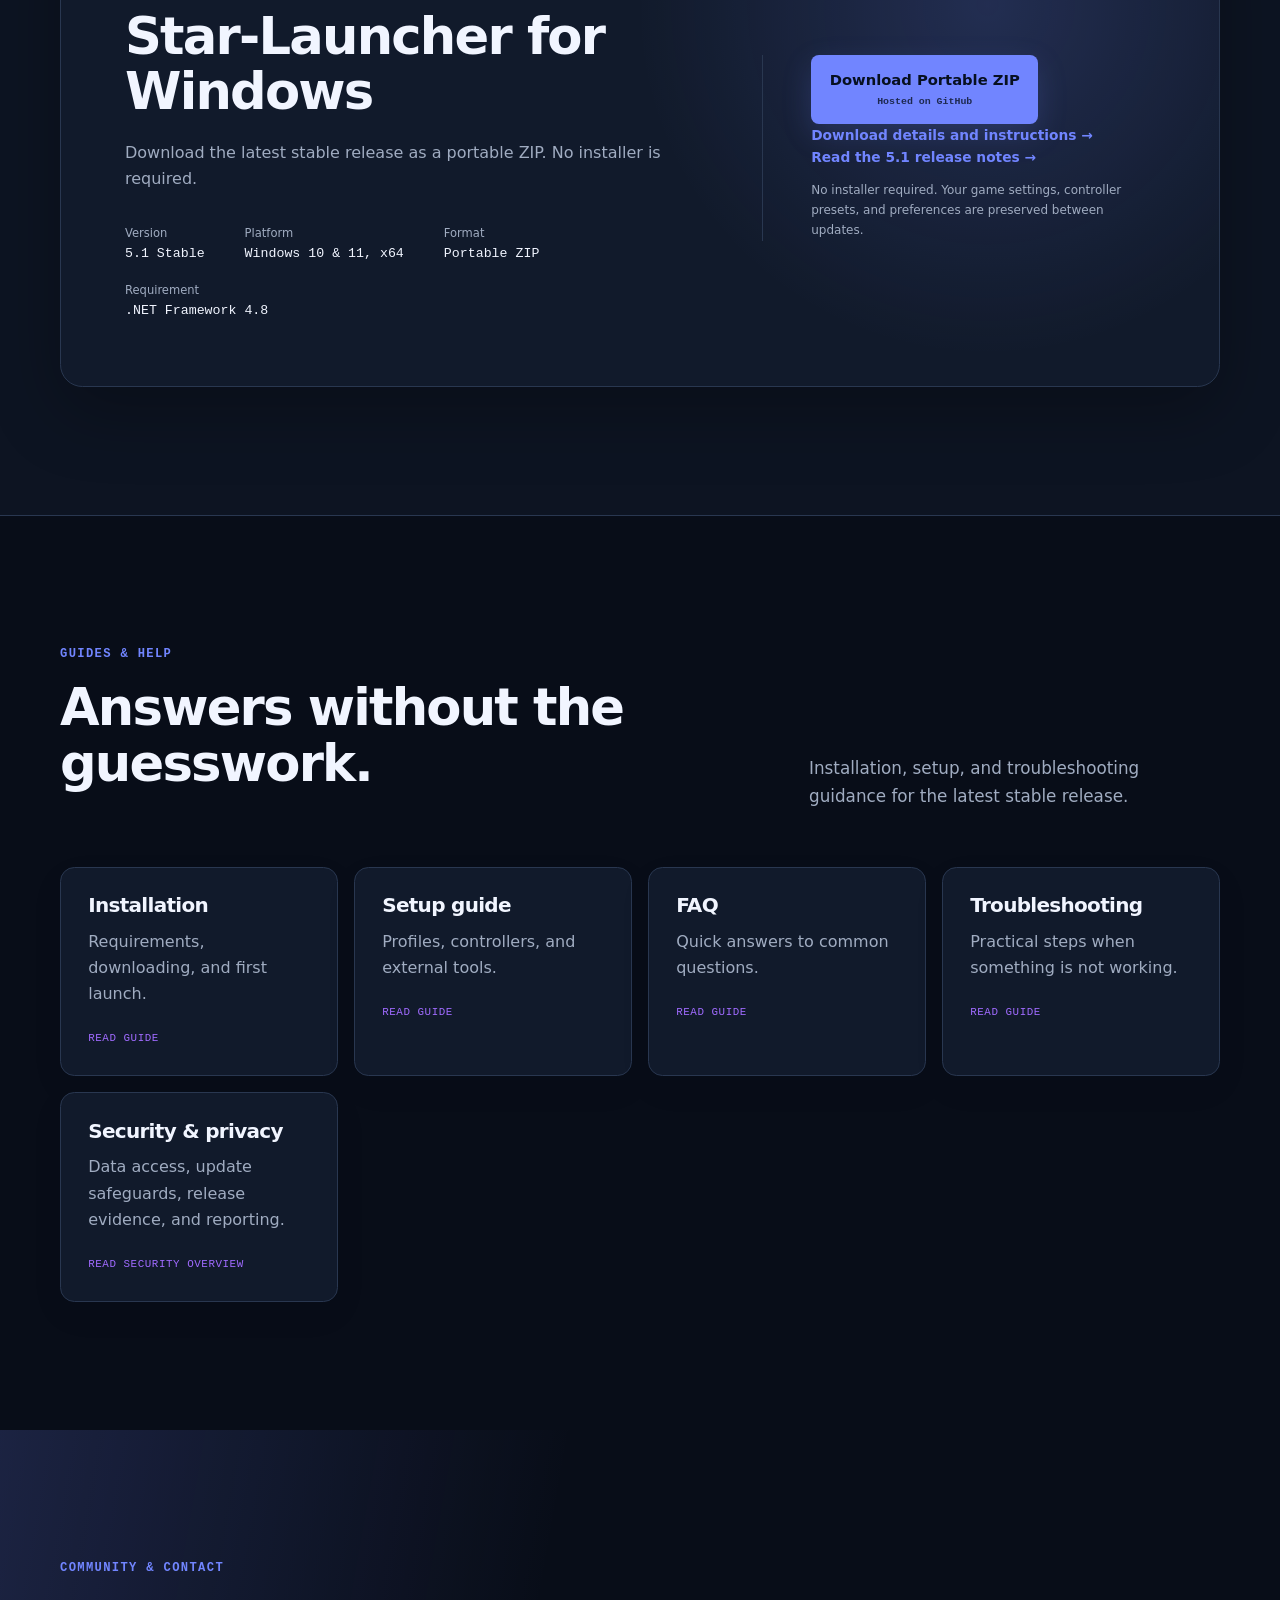
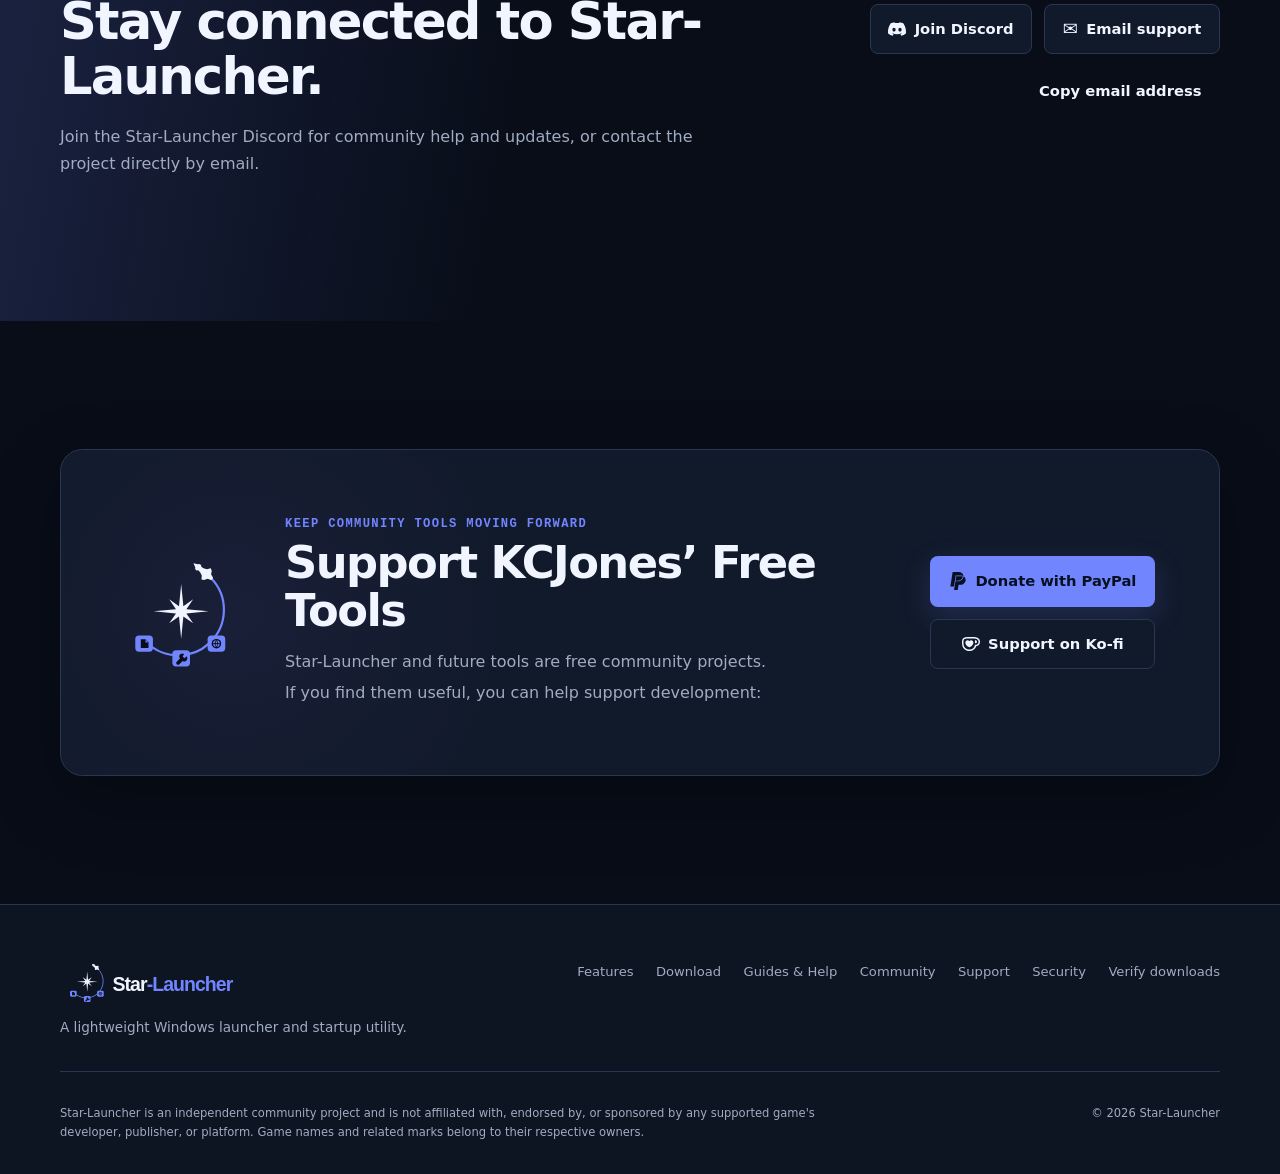
==== commit 4fd2d4a7: "Release Star-Launcher 5.1" ====
--- a/index.html
+++ b/index.html
@@ -24,9 +24,9 @@
         "description": "A lightweight Windows launcher and startup utility for game-specific simulator workflows, controllers, head tracking, and supporting tools.",
         "applicationCategory": "UtilitiesApplication",
         "operatingSystem": "Windows 10, Windows 11",
-        "softwareVersion": "5.0.2",
+        "softwareVersion": "5.1.0",
         "isAccessibleForFree": true,
-        "downloadUrl": "https://github.com/Star-Launcher/star-launcher-website/releases/download/v5.0.2/Star-Launcher-5.0.2.zip",
+        "downloadUrl": "https://github.com/Star-Launcher/star-launcher-website/releases/download/v5.1.0/Star-Launcher-5.1.0.zip",
         "offers": {
           "@type": "Offer",
           "price": "0",
@@ -109,7 +109,7 @@
 
           <div class="product-preview" aria-label="Star-Launcher application preview">
             <a class="preview-frame hero-preview-link" href="assets/screenshots/star-launcher-main.png?v=20260811" data-lightbox-image data-lightbox-label="Main launcher" aria-label="View the Star-Launcher main window screenshot">
-              <img class="hero-screenshot" src="assets/screenshots/star-launcher-main.png?v=20260811" alt="Star-Launcher 5.0.1 main window showing native game tiles, launch methods, game-specific apps, keybind viewers, and add controls" fetchpriority="high">
+              <img class="hero-screenshot" src="assets/screenshots/star-launcher-main.png?v=20260814" alt="Star-Launcher 5.1 main window showing the continuous nebula card background and responsive game-launch columns" fetchpriority="high">
             </a>
             <div class="preview-orbit orbit-one" aria-hidden="true"></div>
             <div class="preview-orbit orbit-two" aria-hidden="true"></div>
@@ -181,8 +181,8 @@
             <p class="eyebrow">Product tour</p>
           </div>
           <div class="screenshot-grid">
-            <a class="screenshot-placeholder screenshot-real screenshot-main" href="assets/screenshots/product-tour-main.png?v=20260811" data-lightbox-image>
-              <img src="assets/screenshots/product-tour-main.png?v=20260811" alt="Full-width view of the Star-Launcher 5.0.1 main window and its updated add controls" loading="lazy">
+            <a class="screenshot-placeholder screenshot-real screenshot-main" href="assets/screenshots/product-tour-main.png?v=20260814" data-lightbox-image>
+              <img src="assets/screenshots/product-tour-main.png?v=20260814" alt="Full-page Star-Launcher 5.1 view with responsive launch groups, controller preparation, Utility Apps, and web resources" loading="lazy">
               <span class="screenshot-caption"><strong>Main launcher</strong><small>View full screenshot</small></span>
             </a>
             <a class="screenshot-placeholder screenshot-real" href="assets/screenshots/settings-setup.png" data-lightbox-image>
@@ -213,16 +213,16 @@
               <h2>Star-Launcher for Windows</h2>
               <p>Download the latest stable release as a portable ZIP. No installer is required.</p>
               <dl class="release-meta">
-                <div><dt>Version</dt><dd>5.0.2 Stable</dd></div>
+                <div><dt>Version</dt><dd>5.1 Stable</dd></div>
                 <div><dt>Platform</dt><dd>Windows 10 &amp; 11, x64</dd></div>
                 <div><dt>Format</dt><dd>Portable ZIP</dd></div>
                 <div><dt>Requirement</dt><dd>.NET Framework 4.8</dd></div>
               </dl>
             </div>
             <div class="download-action">
-              <a class="button button-primary download-host-button" href="https://github.com/Star-Launcher/star-launcher-website/releases/download/v5.0.2/Star-Launcher-5.0.2.zip"><span>Download Portable ZIP</span><small>Hosted on GitHub</small></a>
+              <a class="button button-primary download-host-button" href="https://github.com/Star-Launcher/star-launcher-website/releases/download/v5.1.0/Star-Launcher-5.1.0.zip"><span>Download Portable ZIP</span><small>Hosted on GitHub</small></a>
               <a class="text-link" href="pages/download.html">Download details and instructions →</a>
-              <a class="text-link" href="pages/release-notes.html#version-5-0-2">Read the 5.0.2 release notes →</a>
+              <a class="text-link" href="pages/release-notes.html#version-5-1-0">Read the 5.1 release notes →</a>
               <p>No installer required. Your game settings, controller presets, and preferences are preserved between updates.</p>
             </div>
           </div>
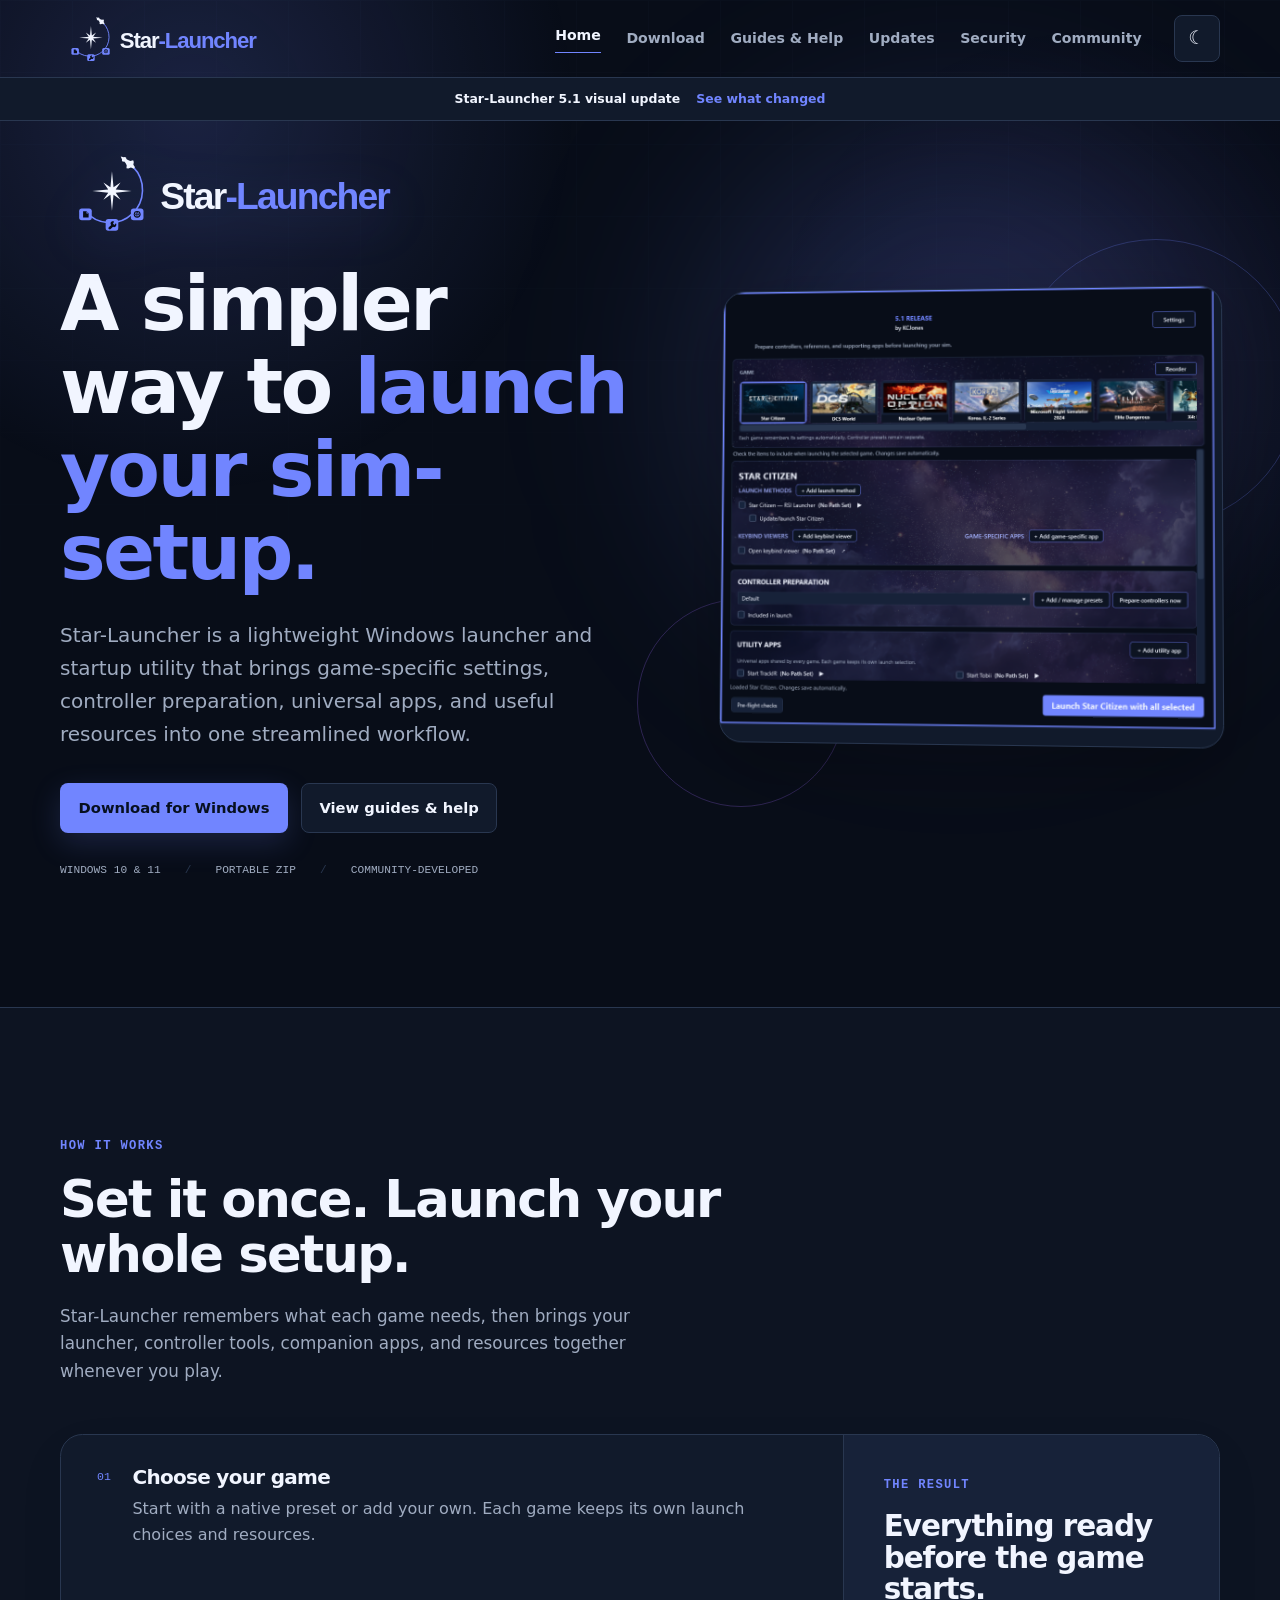
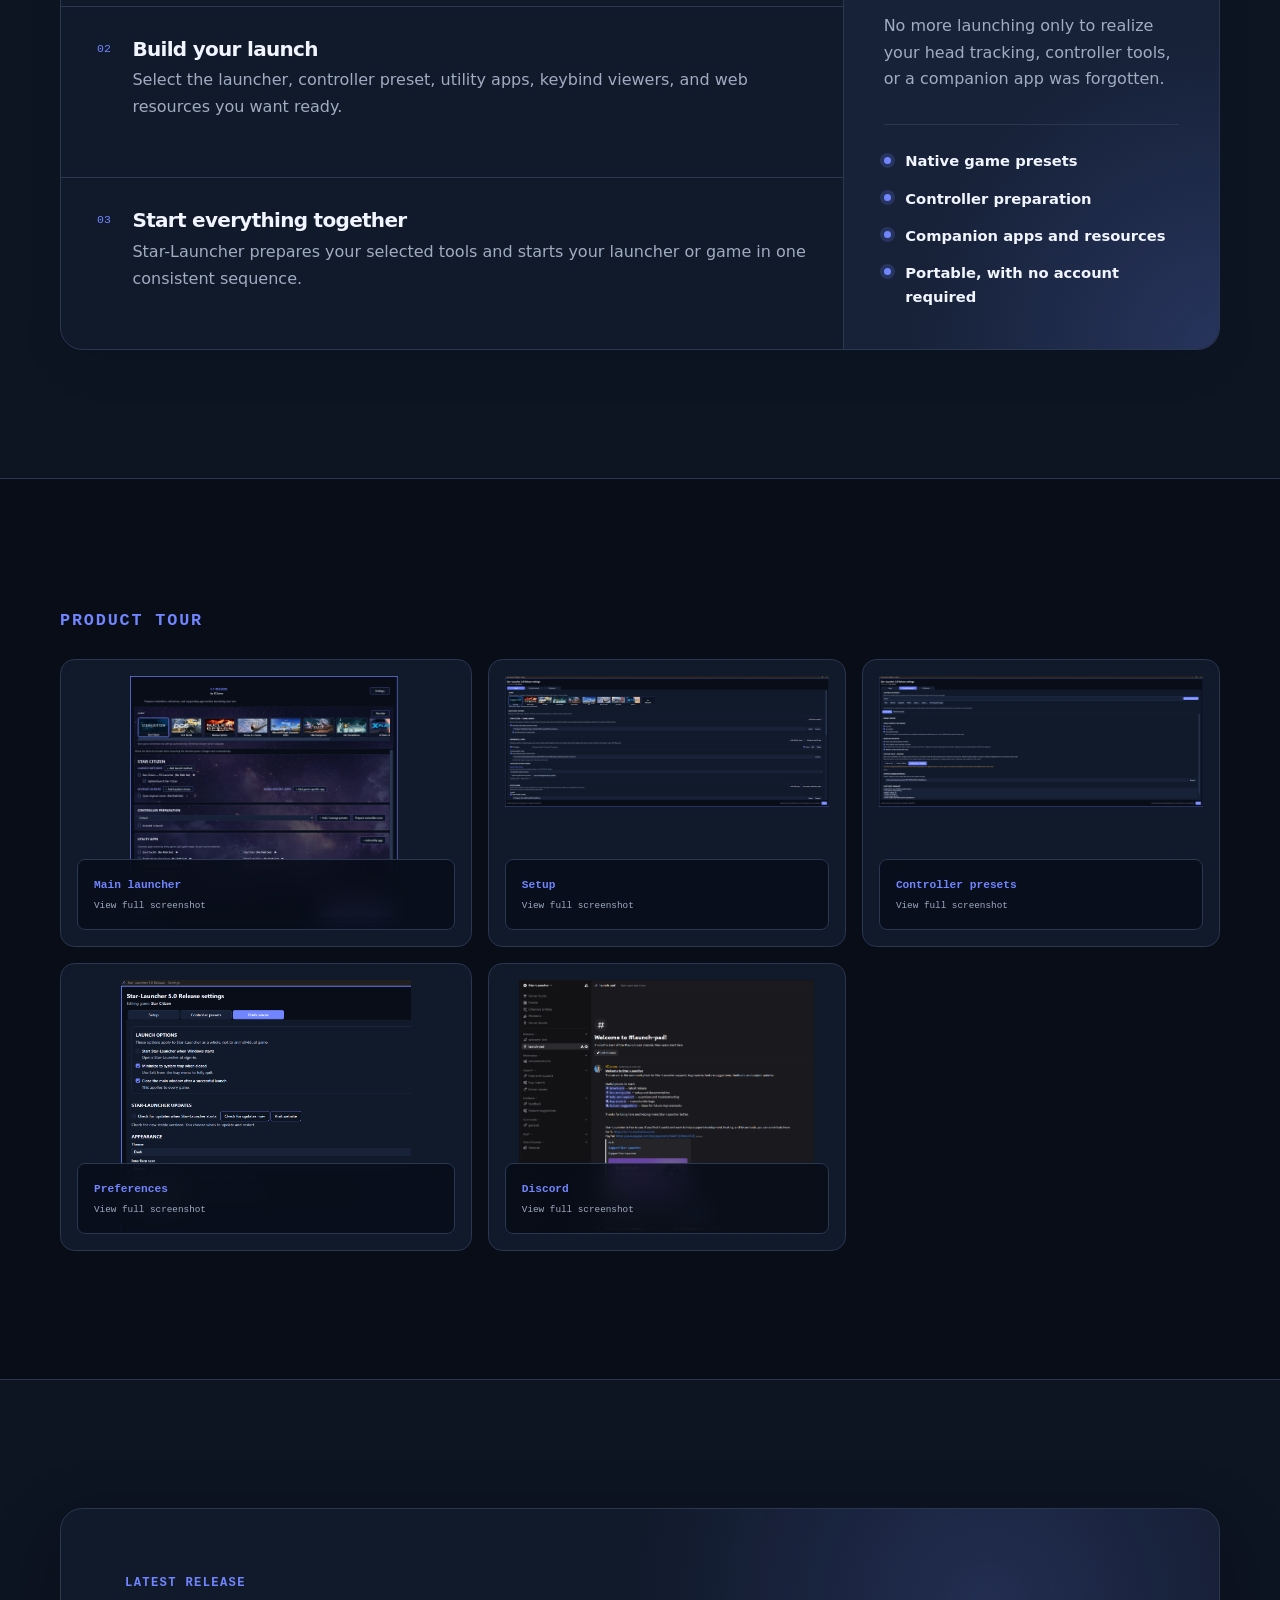
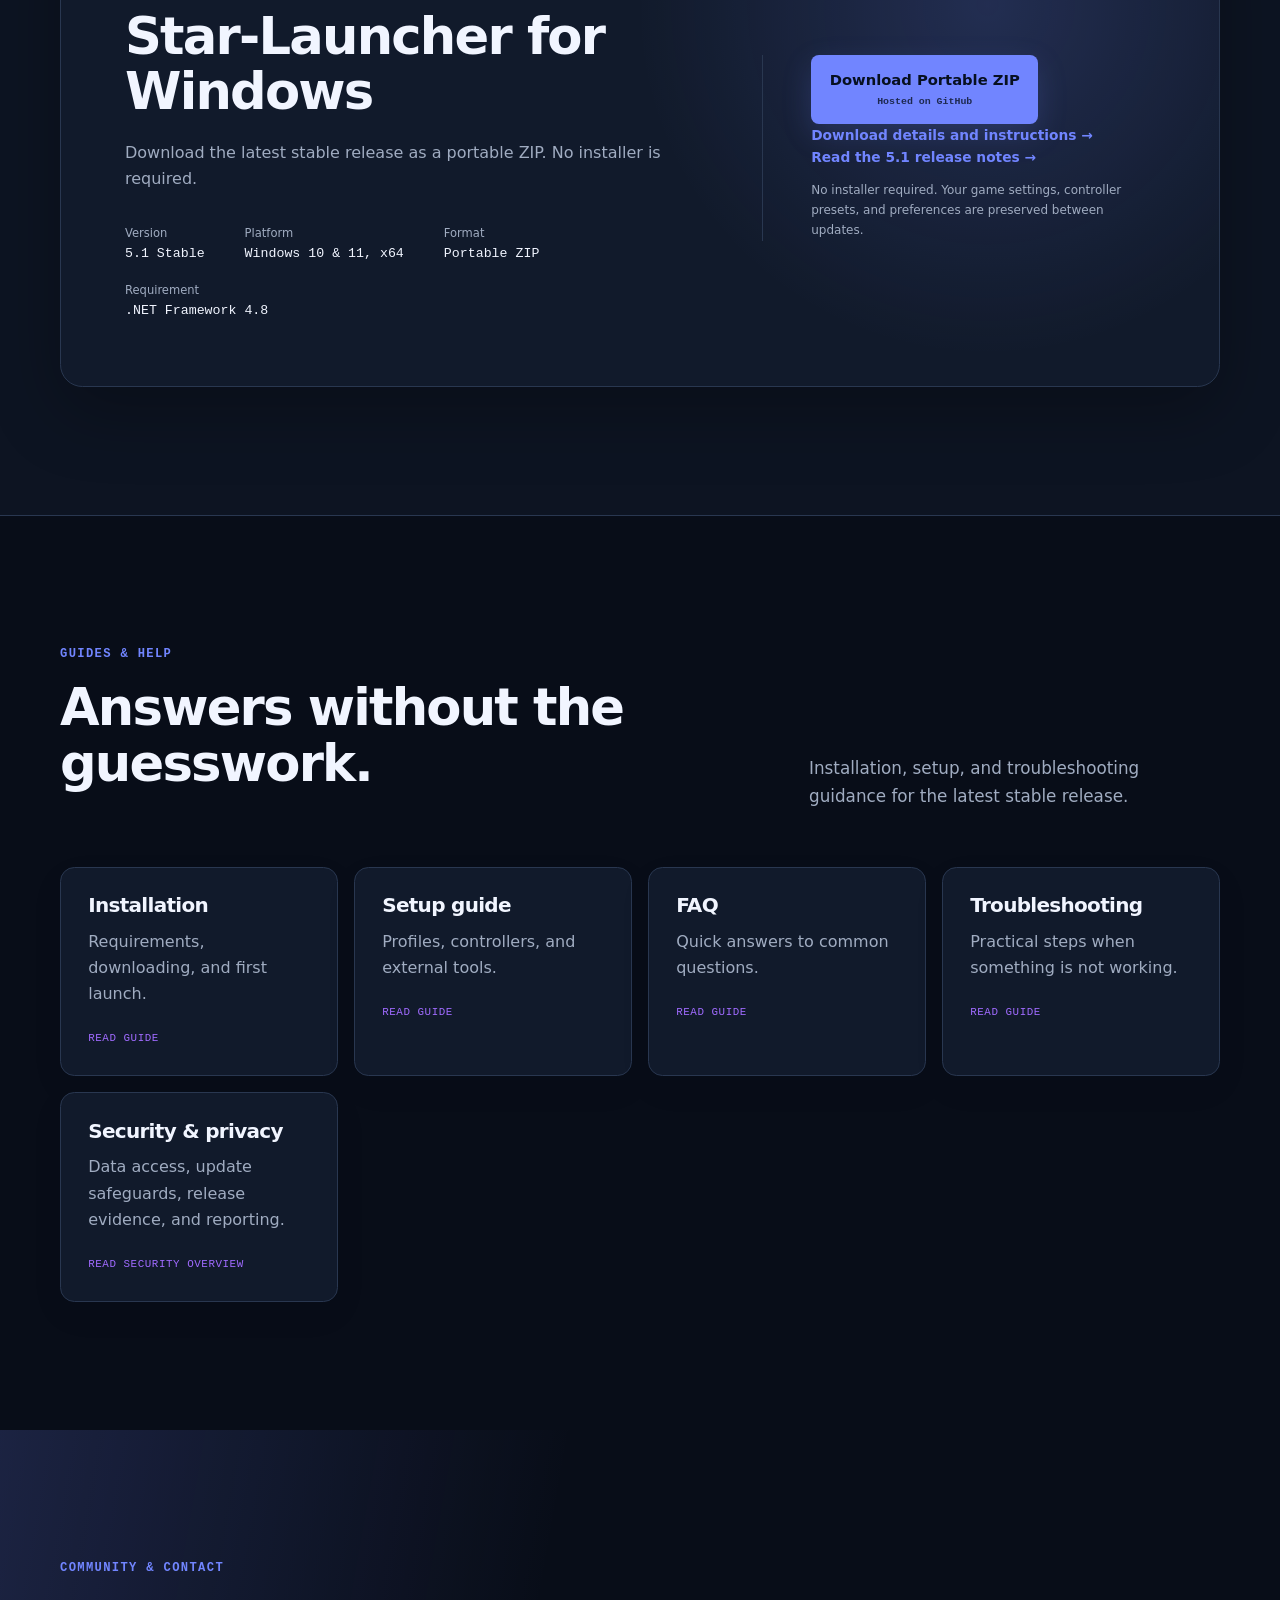
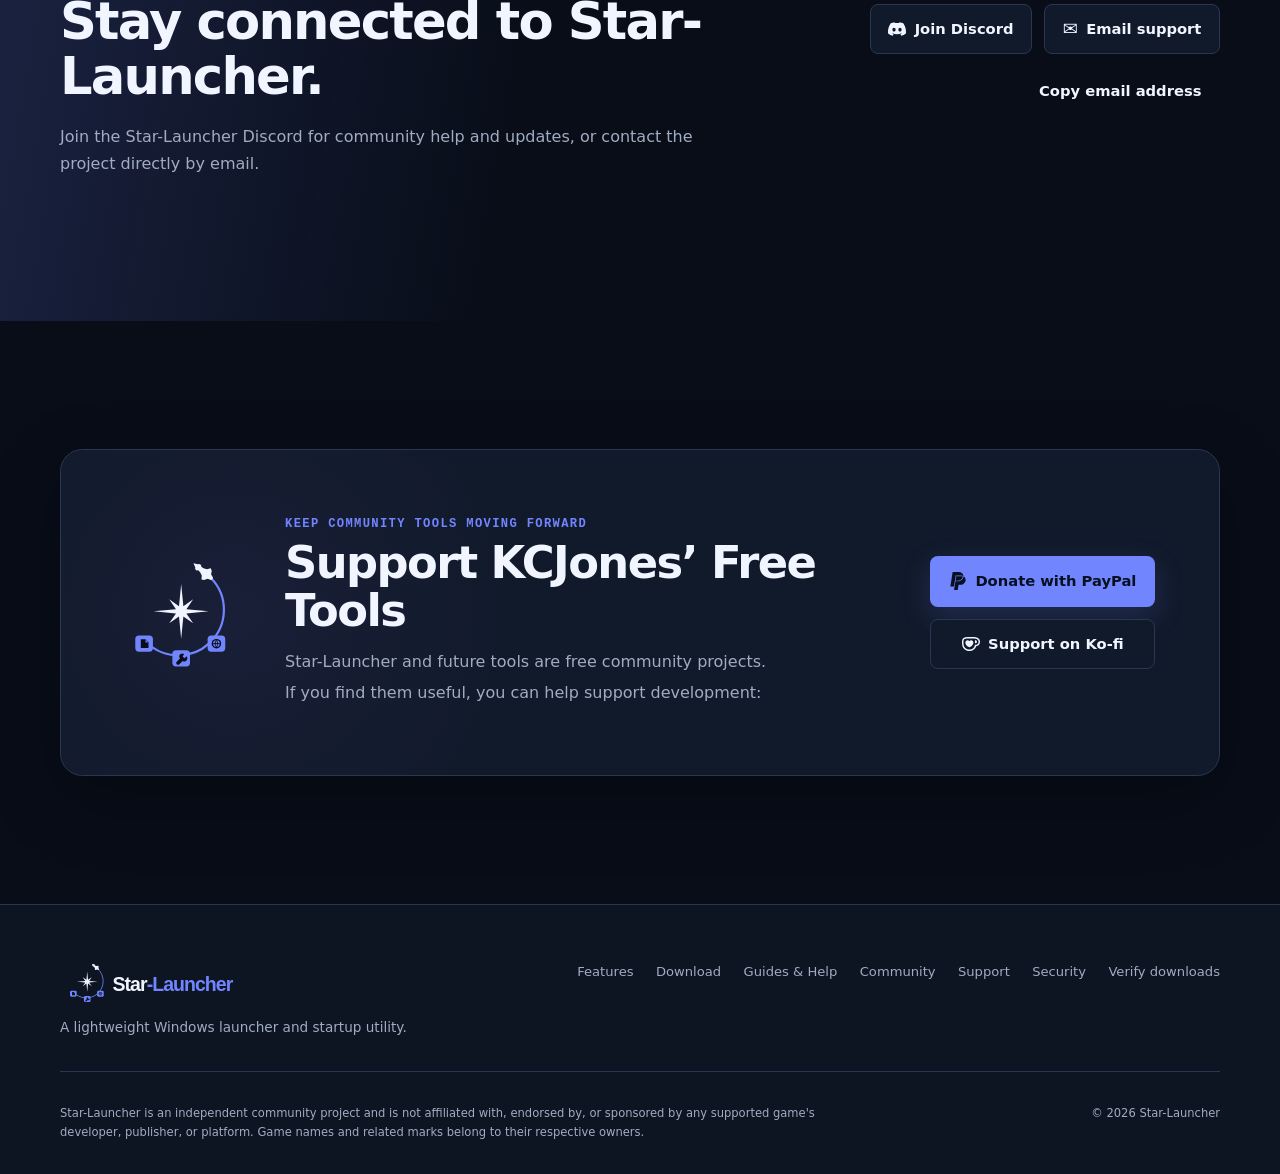
==== commit 4f1ecb2c: "Correct 5.1 game launch layout" ====
--- a/index.html
+++ b/index.html
@@ -108,8 +108,8 @@
           </div>
 
           <div class="product-preview" aria-label="Star-Launcher application preview">
-            <a class="preview-frame hero-preview-link" href="assets/screenshots/star-launcher-main.png?v=20260811" data-lightbox-image data-lightbox-label="Main launcher" aria-label="View the Star-Launcher main window screenshot">
-              <img class="hero-screenshot" src="assets/screenshots/star-launcher-main.png?v=20260814" alt="Star-Launcher 5.1 main window showing the continuous nebula card background and responsive game-launch columns" fetchpriority="high">
+            <a class="preview-frame hero-preview-link" href="assets/screenshots/star-launcher-main.png?v=20260814b" data-lightbox-image data-lightbox-label="Main launcher" aria-label="View the Star-Launcher main window screenshot">
+              <img class="hero-screenshot" src="assets/screenshots/star-launcher-main.png?v=20260814b" alt="Star-Launcher 5.1 main window showing the enlarged game title and keybind-first responsive launch columns" fetchpriority="high">
             </a>
             <div class="preview-orbit orbit-one" aria-hidden="true"></div>
             <div class="preview-orbit orbit-two" aria-hidden="true"></div>
@@ -181,8 +181,8 @@
             <p class="eyebrow">Product tour</p>
           </div>
           <div class="screenshot-grid">
-            <a class="screenshot-placeholder screenshot-real screenshot-main" href="assets/screenshots/product-tour-main.png?v=20260814" data-lightbox-image>
-              <img src="assets/screenshots/product-tour-main.png?v=20260814" alt="Full-page Star-Launcher 5.1 view with responsive launch groups, controller preparation, Utility Apps, and web resources" loading="lazy">
+            <a class="screenshot-placeholder screenshot-real screenshot-main" href="assets/screenshots/product-tour-main.png?v=20260814b" data-lightbox-image>
+              <img src="assets/screenshots/product-tour-main.png?v=20260814b" alt="Full-page Star-Launcher 5.1 view with Keybind Viewers left of Game-Specific Apps, controller preparation, Utility Apps, and web resources" loading="lazy">
               <span class="screenshot-caption"><strong>Main launcher</strong><small>View full screenshot</small></span>
             </a>
             <a class="screenshot-placeholder screenshot-real" href="assets/screenshots/settings-setup.png" data-lightbox-image>
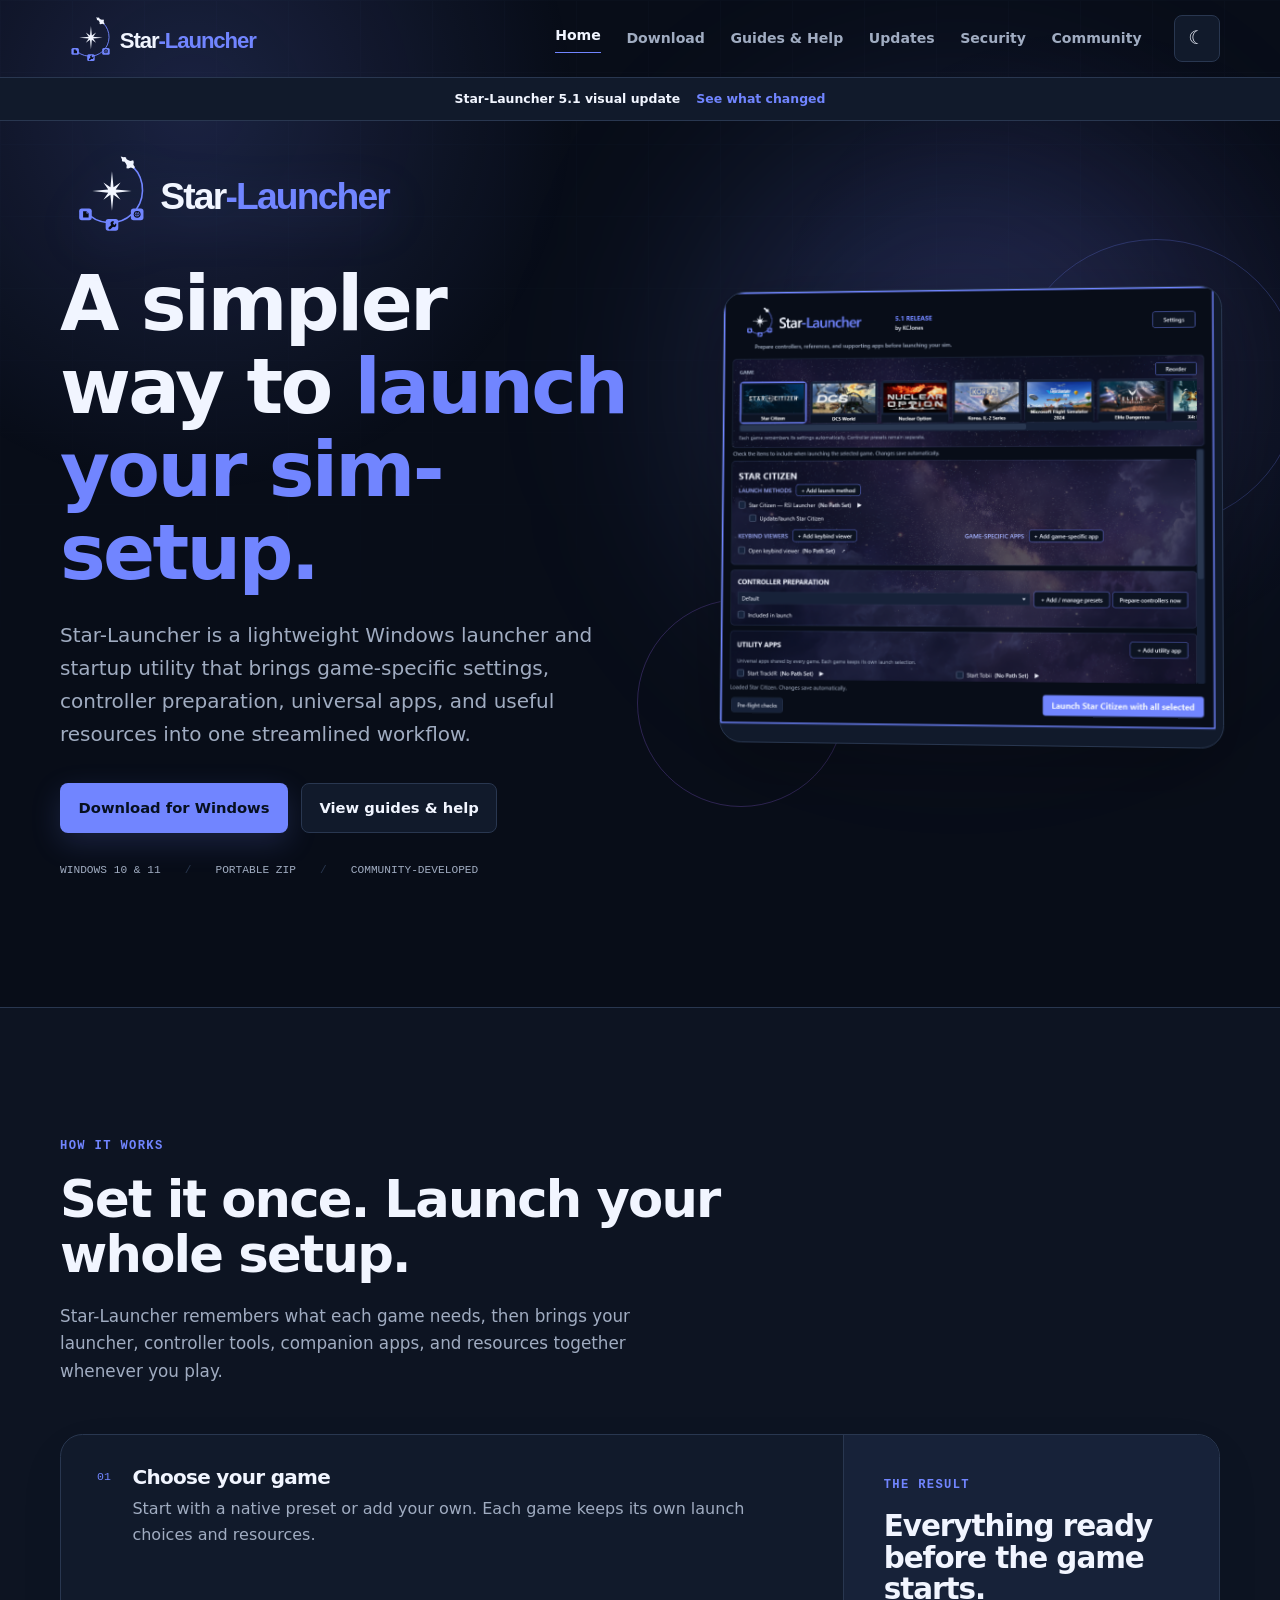
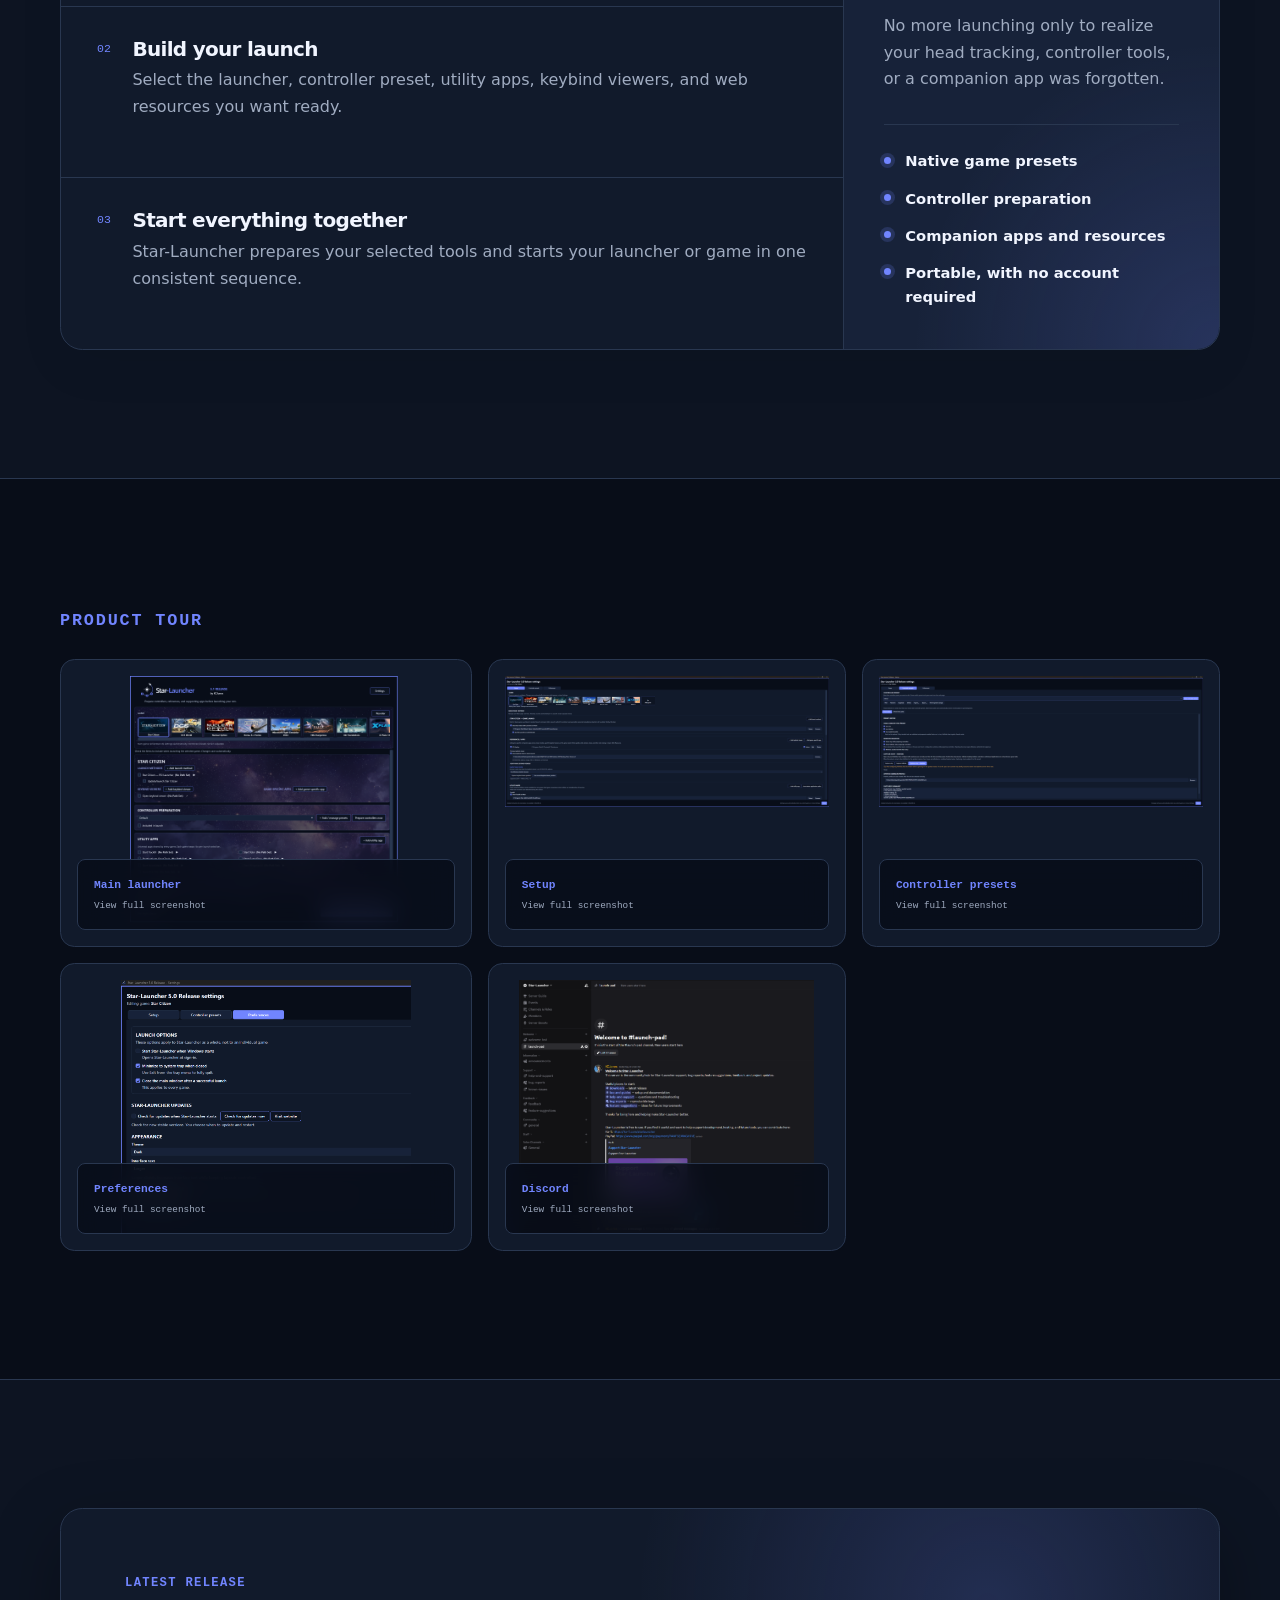
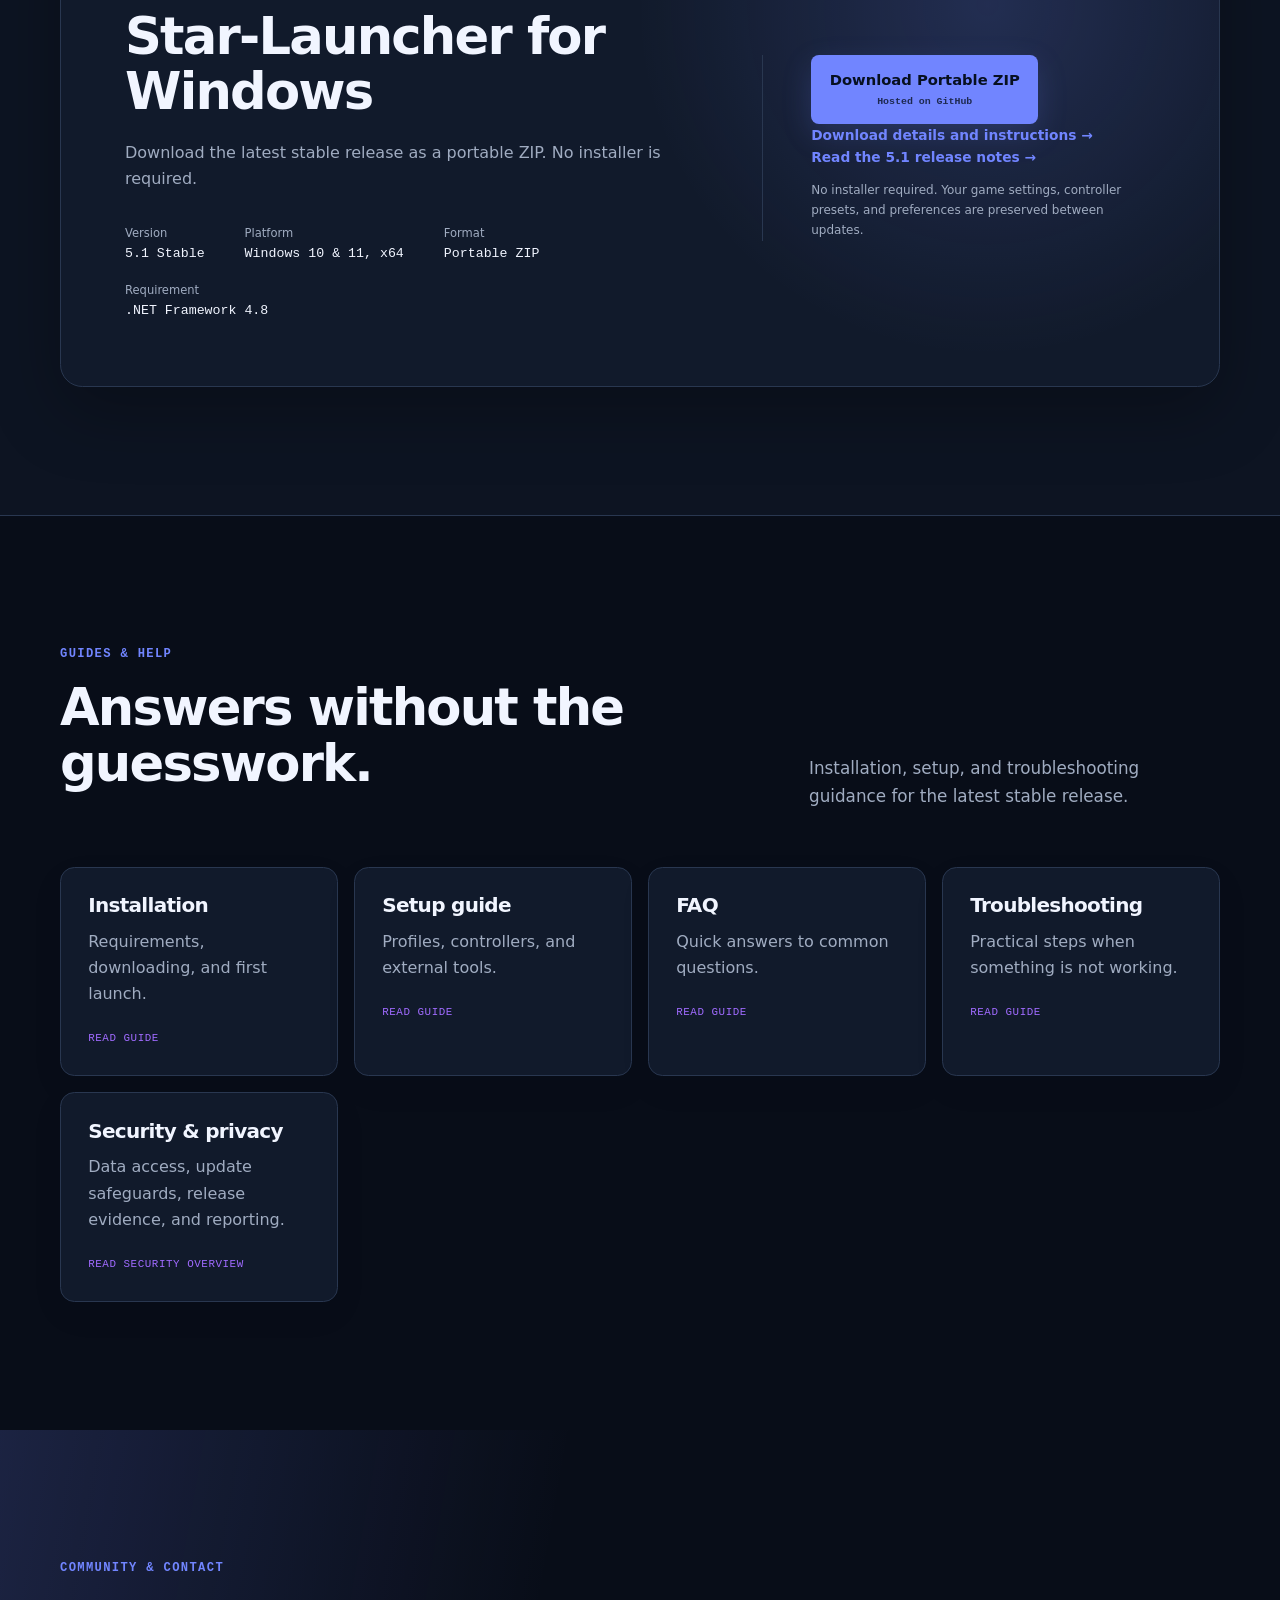
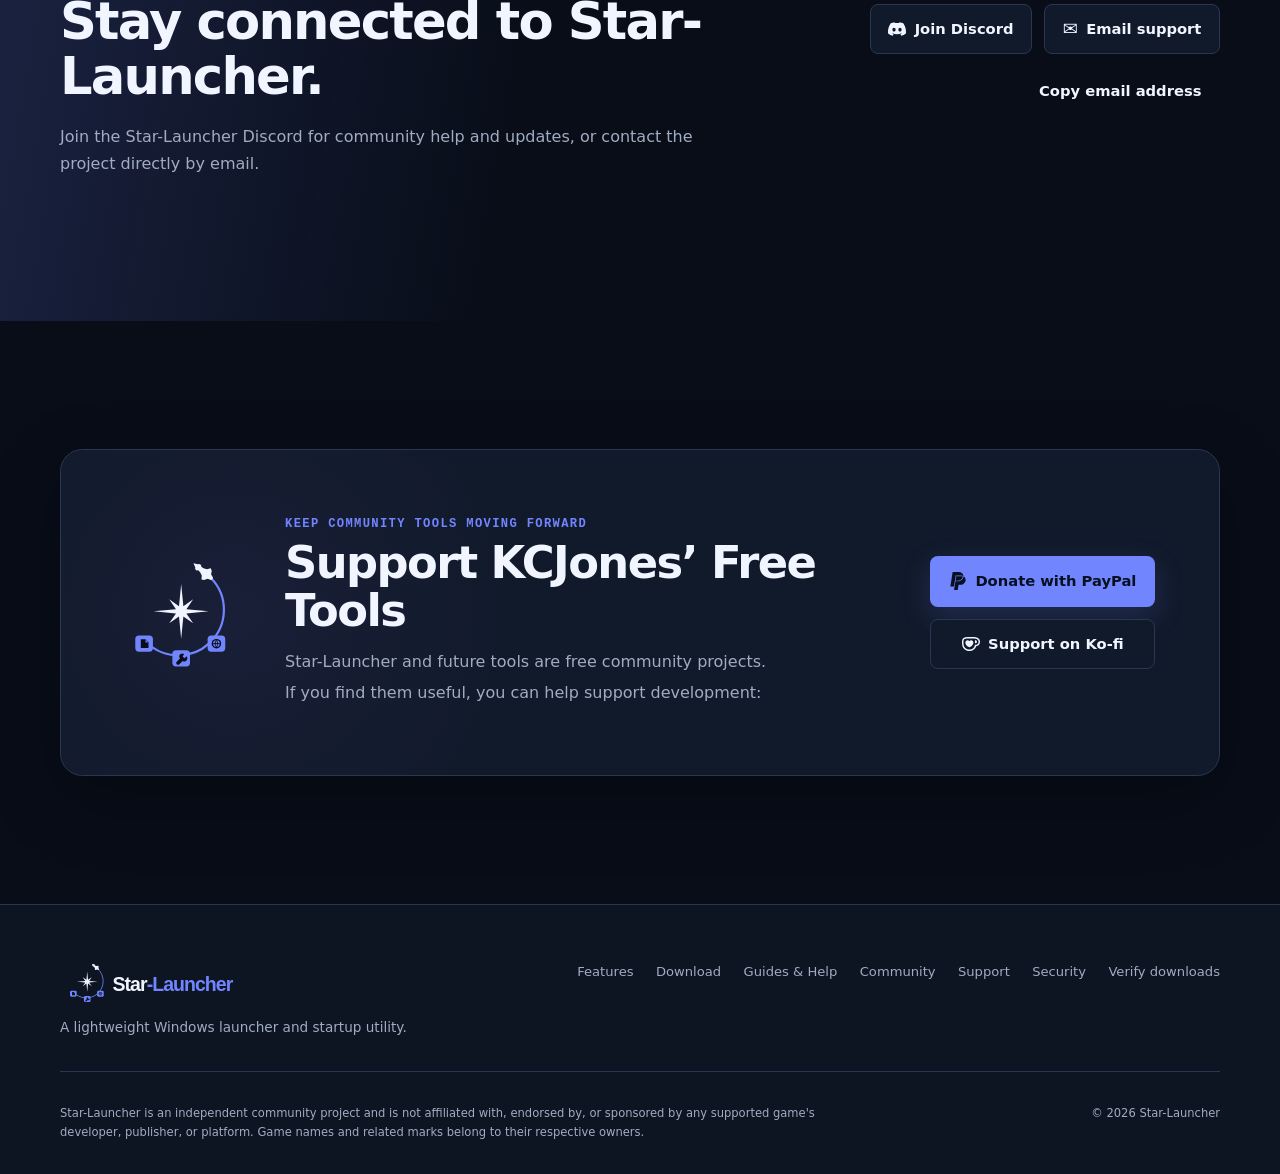
==== commit 7a0d8bff: "Restore logos in 5.1 screenshots" ====
--- a/index.html
+++ b/index.html
@@ -108,8 +108,8 @@
           </div>
 
           <div class="product-preview" aria-label="Star-Launcher application preview">
-            <a class="preview-frame hero-preview-link" href="assets/screenshots/star-launcher-main.png?v=20260814b" data-lightbox-image data-lightbox-label="Main launcher" aria-label="View the Star-Launcher main window screenshot">
-              <img class="hero-screenshot" src="assets/screenshots/star-launcher-main.png?v=20260814b" alt="Star-Launcher 5.1 main window showing the enlarged game title and keybind-first responsive launch columns" fetchpriority="high">
+            <a class="preview-frame hero-preview-link" href="assets/screenshots/star-launcher-main.png?v=20260814c" data-lightbox-image data-lightbox-label="Main launcher" aria-label="View the Star-Launcher main window screenshot">
+              <img class="hero-screenshot" src="assets/screenshots/star-launcher-main.png?v=20260814c" alt="Star-Launcher 5.1 main window showing the enlarged game title and keybind-first responsive launch columns" fetchpriority="high">
             </a>
             <div class="preview-orbit orbit-one" aria-hidden="true"></div>
             <div class="preview-orbit orbit-two" aria-hidden="true"></div>
@@ -181,8 +181,8 @@
             <p class="eyebrow">Product tour</p>
           </div>
           <div class="screenshot-grid">
-            <a class="screenshot-placeholder screenshot-real screenshot-main" href="assets/screenshots/product-tour-main.png?v=20260814b" data-lightbox-image>
-              <img src="assets/screenshots/product-tour-main.png?v=20260814b" alt="Full-page Star-Launcher 5.1 view with Keybind Viewers left of Game-Specific Apps, controller preparation, Utility Apps, and web resources" loading="lazy">
+            <a class="screenshot-placeholder screenshot-real screenshot-main" href="assets/screenshots/product-tour-main.png?v=20260814c" data-lightbox-image>
+              <img src="assets/screenshots/product-tour-main.png?v=20260814c" alt="Full-page Star-Launcher 5.1 view with Keybind Viewers left of Game-Specific Apps, controller preparation, Utility Apps, and web resources" loading="lazy">
               <span class="screenshot-caption"><strong>Main launcher</strong><small>View full screenshot</small></span>
             </a>
             <a class="screenshot-placeholder screenshot-real" href="assets/screenshots/settings-setup.png" data-lightbox-image>
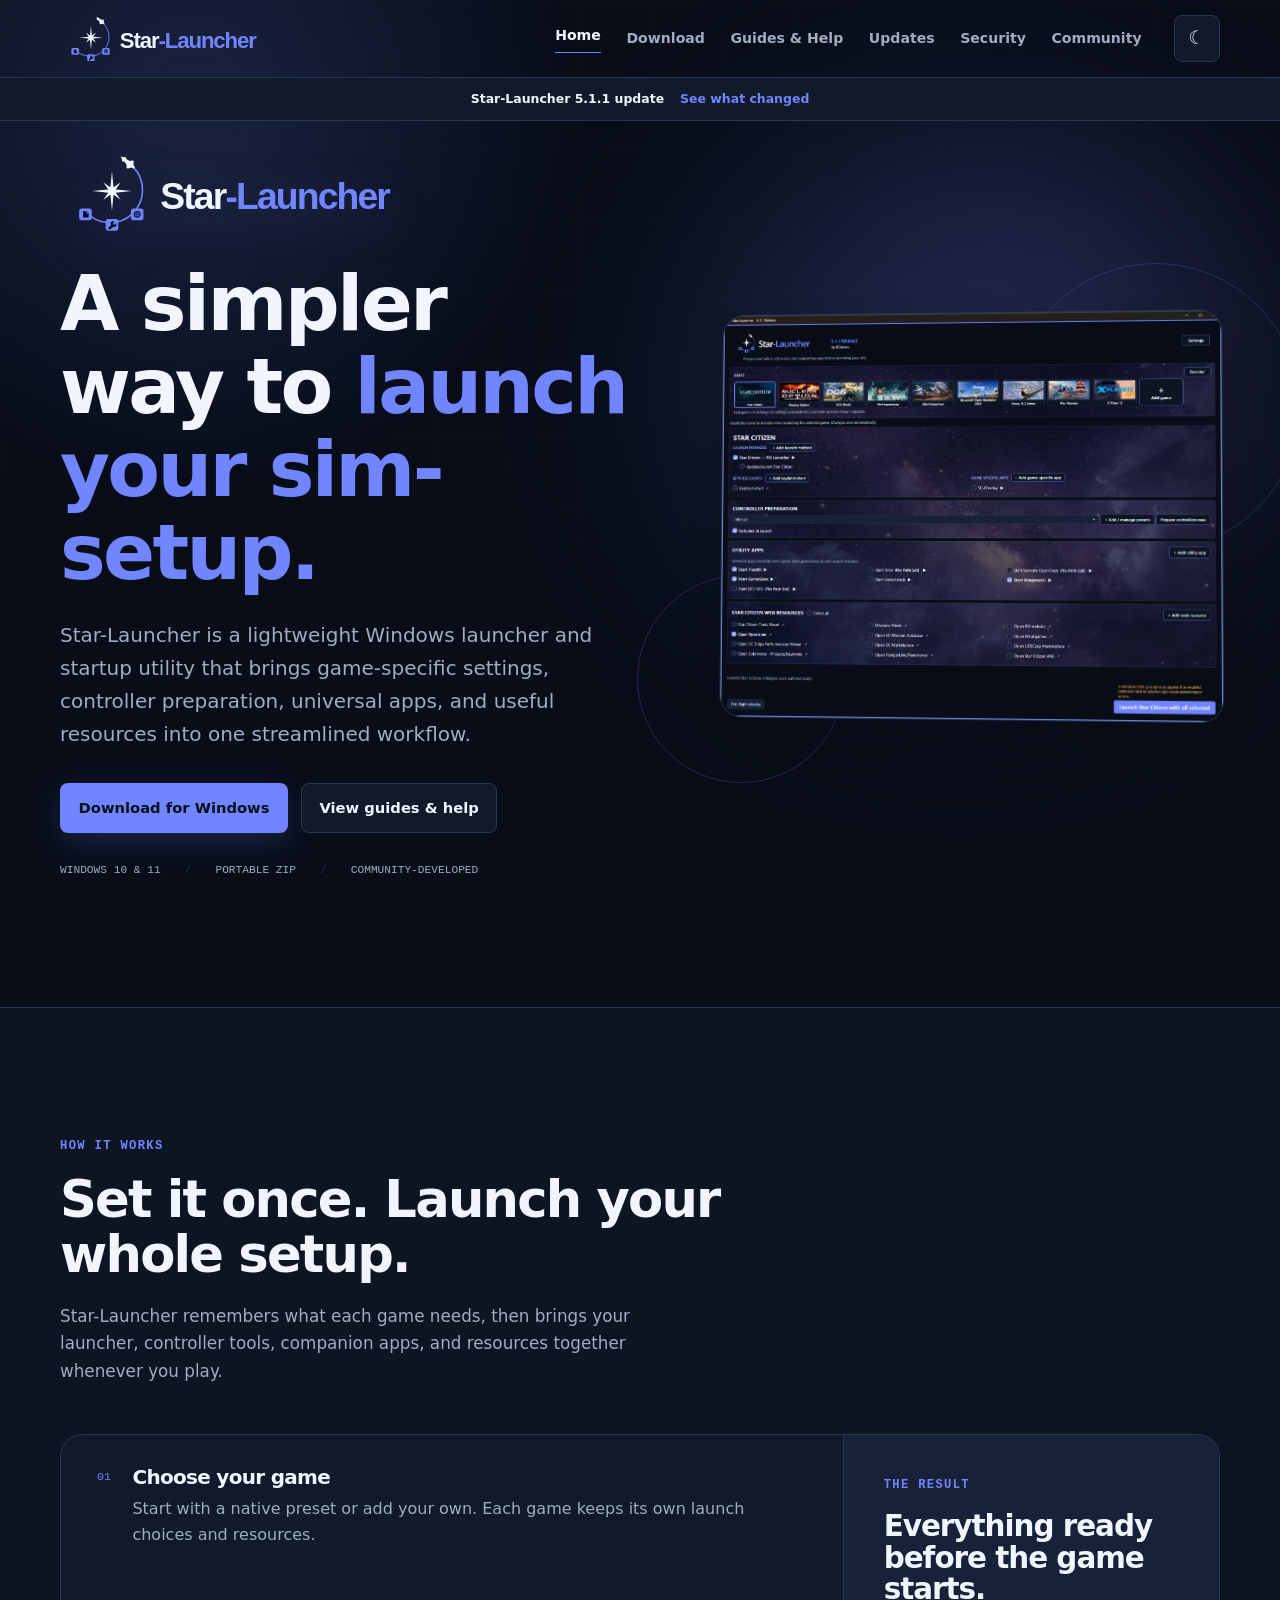
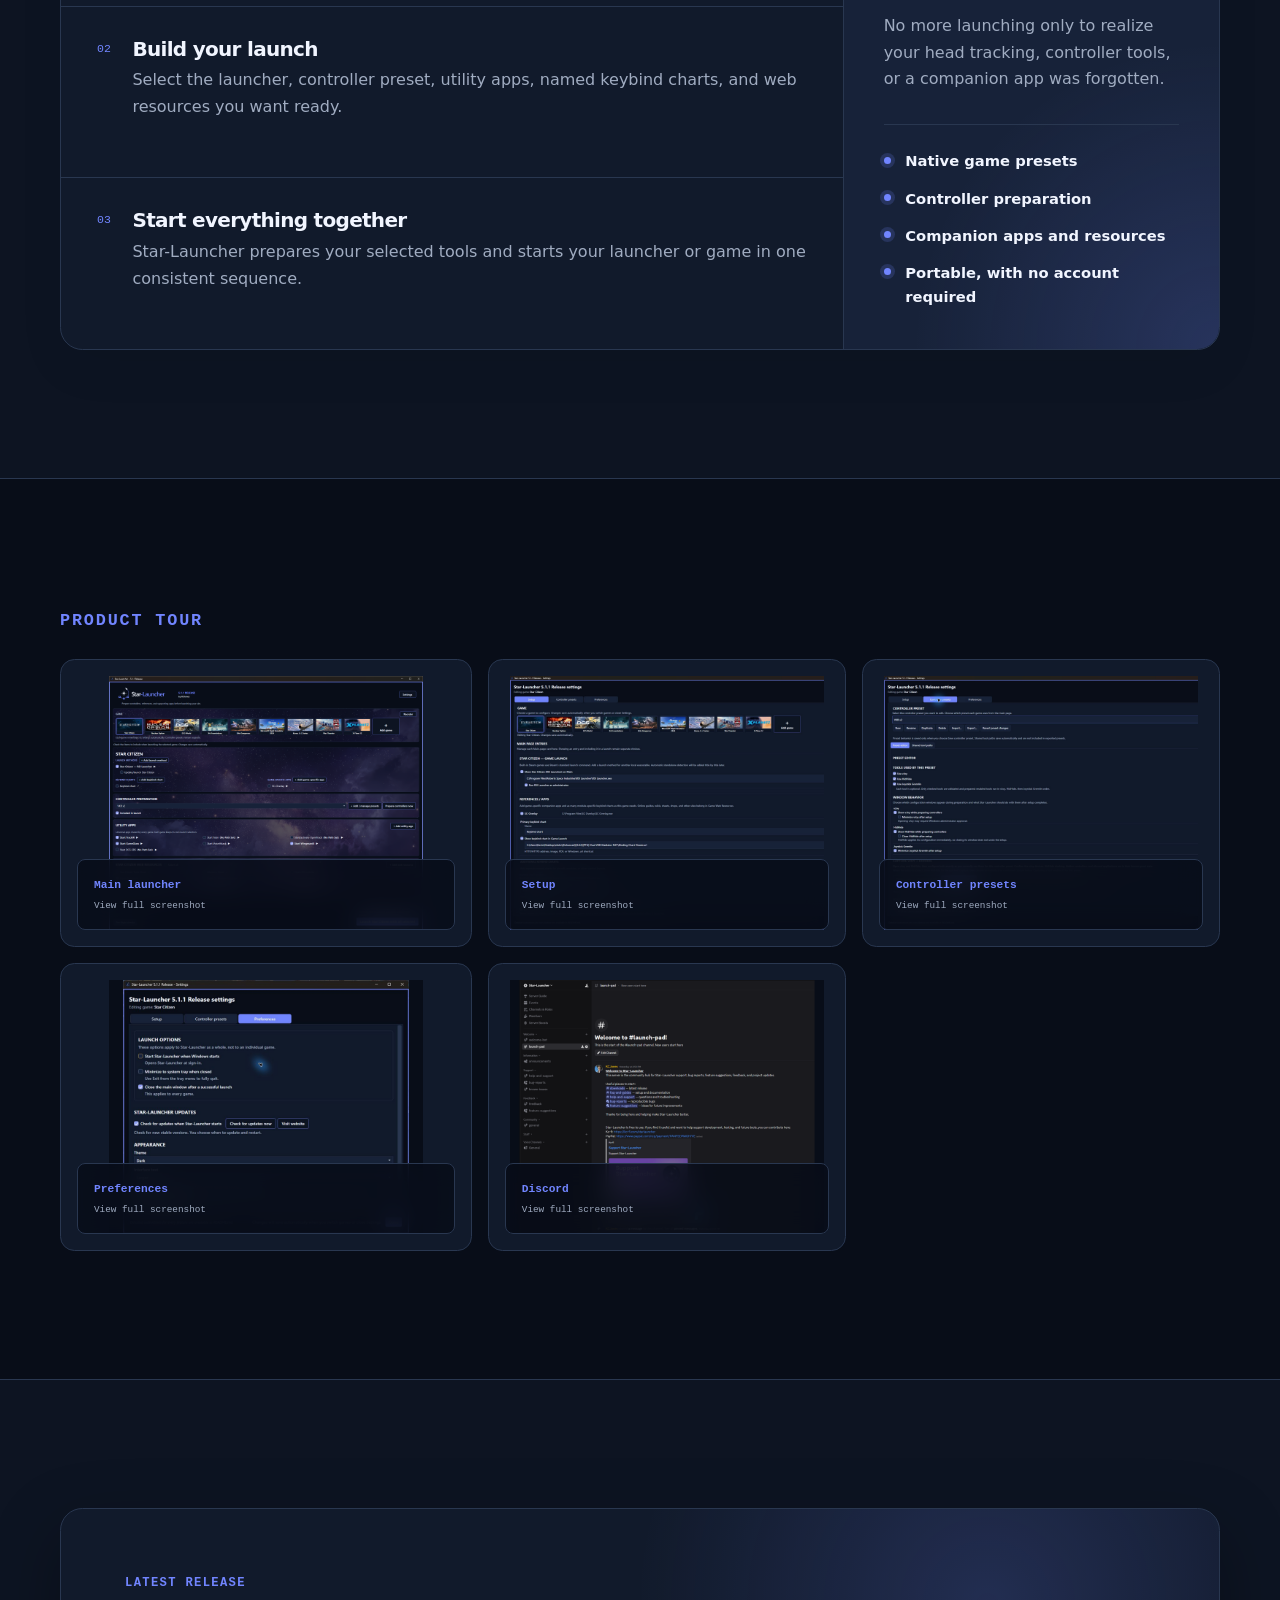
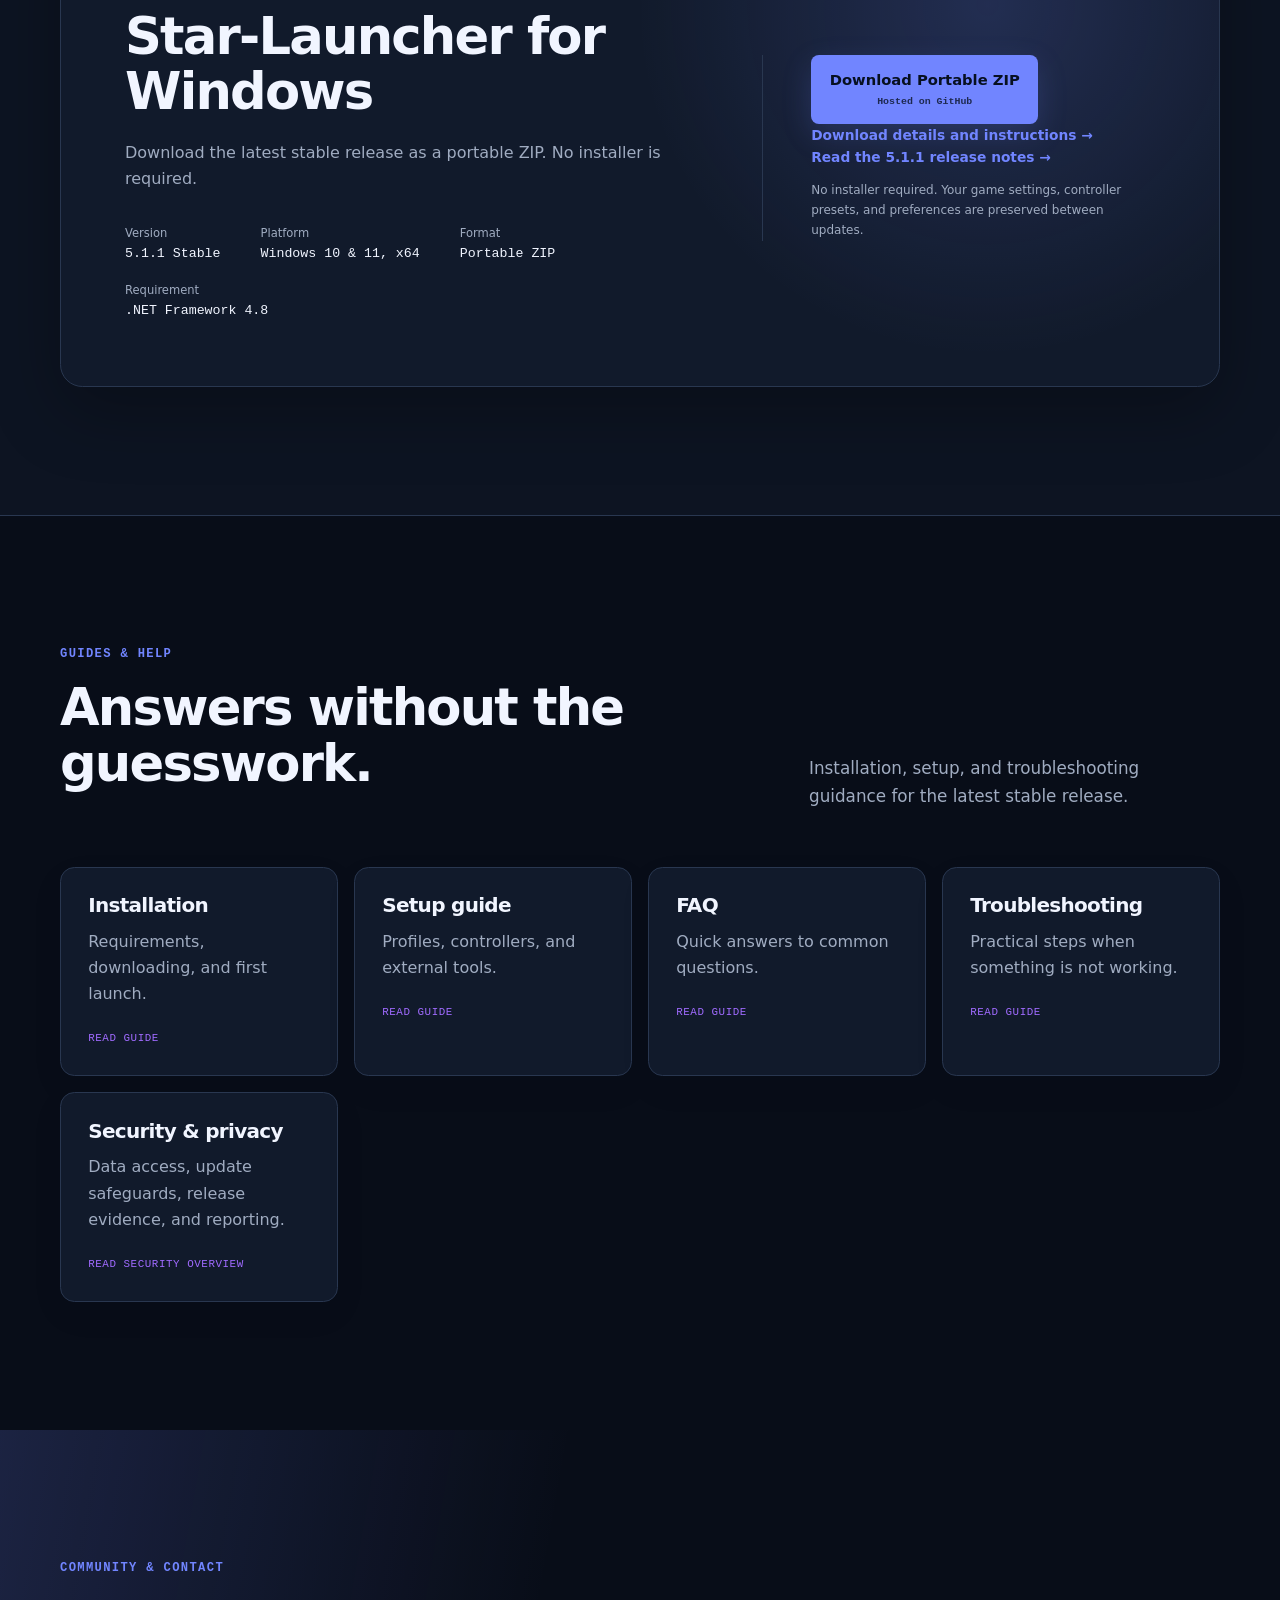
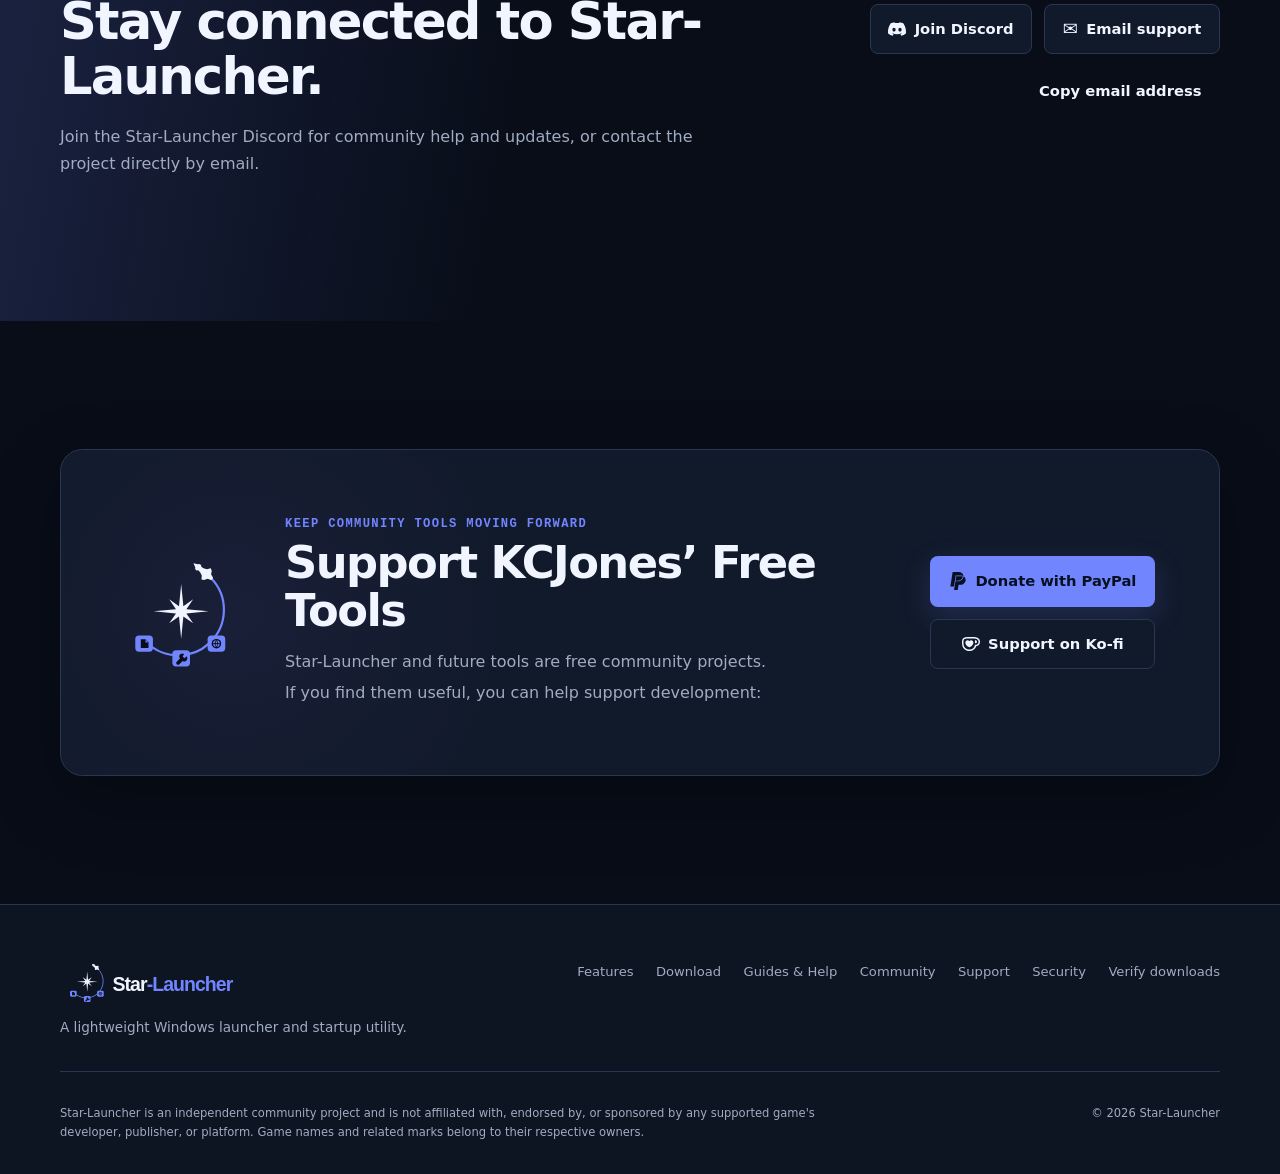
==== commit 2526c22f: "Release Star-Launcher 5.1.1" ====
--- a/index.html
+++ b/index.html
@@ -24,9 +24,9 @@
         "description": "A lightweight Windows launcher and startup utility for game-specific simulator workflows, controllers, head tracking, and supporting tools.",
         "applicationCategory": "UtilitiesApplication",
         "operatingSystem": "Windows 10, Windows 11",
-        "softwareVersion": "5.1.0",
+        "softwareVersion": "5.1.1",
         "isAccessibleForFree": true,
-        "downloadUrl": "https://github.com/Star-Launcher/star-launcher-website/releases/download/v5.1.0/Star-Launcher-5.1.0.zip",
+        "downloadUrl": "https://github.com/Star-Launcher/star-launcher-website/releases/download/v5.1.1/Star-Launcher-5.1.1.zip",
         "offers": {
           "@type": "Offer",
           "price": "0",
@@ -108,8 +108,8 @@
           </div>
 
           <div class="product-preview" aria-label="Star-Launcher application preview">
-            <a class="preview-frame hero-preview-link" href="assets/screenshots/star-launcher-main.png?v=20260814c" data-lightbox-image data-lightbox-label="Main launcher" aria-label="View the Star-Launcher main window screenshot">
-              <img class="hero-screenshot" src="assets/screenshots/star-launcher-main.png?v=20260814c" alt="Star-Launcher 5.1 main window showing the enlarged game title and keybind-first responsive launch columns" fetchpriority="high">
+            <a class="preview-frame hero-preview-link" href="assets/screenshots/star-launcher-main.png?v=20260815" data-lightbox-image data-lightbox-label="Main launcher" aria-label="View the Star-Launcher main window screenshot">
+              <img class="hero-screenshot" src="assets/screenshots/star-launcher-main.png?v=20260815" alt="Full Star-Launcher 5.1.1 Main page with Star Citizen selected, responsive Keybind Charts and Game-Specific Apps, controller preparation, Utility Apps, and web resources" fetchpriority="high">
             </a>
             <div class="preview-orbit orbit-one" aria-hidden="true"></div>
             <div class="preview-orbit orbit-two" aria-hidden="true"></div>
@@ -139,7 +139,7 @@
                 <span class="step-number">02</span>
                 <div>
                   <h3>Build your launch</h3>
-                  <p>Select the launcher, controller preset, utility apps, keybind viewers, and web resources you want ready.</p>
+                  <p>Select the launcher, controller preset, utility apps, named keybind charts, and web resources you want ready.</p>
                 </div>
               </li>
               <li>
@@ -181,24 +181,24 @@
             <p class="eyebrow">Product tour</p>
           </div>
           <div class="screenshot-grid">
-            <a class="screenshot-placeholder screenshot-real screenshot-main" href="assets/screenshots/product-tour-main.png?v=20260814c" data-lightbox-image>
-              <img src="assets/screenshots/product-tour-main.png?v=20260814c" alt="Full-page Star-Launcher 5.1 view with Keybind Viewers left of Game-Specific Apps, controller preparation, Utility Apps, and web resources" loading="lazy">
+            <a class="screenshot-placeholder screenshot-real screenshot-main" href="assets/screenshots/product-tour-main.png?v=20260815" data-lightbox-image>
+              <img src="assets/screenshots/product-tour-main.png?v=20260815" alt="Full Star-Launcher 5.1.1 Main page with Star Citizen selected and all Main-page cards visible" loading="lazy">
               <span class="screenshot-caption"><strong>Main launcher</strong><small>View full screenshot</small></span>
             </a>
-            <a class="screenshot-placeholder screenshot-real" href="assets/screenshots/settings-setup.png" data-lightbox-image>
-              <img src="assets/screenshots/settings-setup.png" alt="Star-Launcher Setup settings tab" loading="lazy">
+            <a class="screenshot-placeholder screenshot-real" href="assets/screenshots/settings-setup.png?v=20260815" data-lightbox-image>
+              <img src="assets/screenshots/settings-setup.png?v=20260815" alt="Star-Launcher 5.1.1 Setup tab with Star Citizen selected and named keybind charts" loading="lazy">
               <span class="screenshot-caption"><strong>Setup</strong><small>View full screenshot</small></span>
             </a>
-            <a class="screenshot-placeholder screenshot-real" href="assets/screenshots/settings-controller-presets.png" data-lightbox-image>
-              <img src="assets/screenshots/settings-controller-presets.png" alt="Star-Launcher Controller presets settings tab" loading="lazy">
+            <a class="screenshot-placeholder screenshot-real" href="assets/screenshots/settings-controller-presets.png?v=20260815" data-lightbox-image>
+              <img src="assets/screenshots/settings-controller-presets.png?v=20260815" alt="Star-Launcher 5.1.1 Controller presets tab with grouped vJoy, HidHide, and Joystick Gremlin window behavior" loading="lazy">
               <span class="screenshot-caption"><strong>Controller presets</strong><small>View full screenshot</small></span>
             </a>
-            <a class="screenshot-placeholder screenshot-real" href="assets/screenshots/settings-preferences.png" data-lightbox-image>
-              <img src="assets/screenshots/settings-preferences.png" alt="Star-Launcher Preferences settings tab" loading="lazy">
+            <a class="screenshot-placeholder screenshot-real" href="assets/screenshots/settings-preferences.png?v=20260815" data-lightbox-image>
+              <img src="assets/screenshots/settings-preferences.png?v=20260815" alt="Star-Launcher 5.1.1 Preferences tab with startup update checking enabled" loading="lazy">
               <span class="screenshot-caption"><strong>Preferences</strong><small>View full screenshot</small></span>
             </a>
-            <a class="screenshot-placeholder screenshot-real" href="assets/screenshots/discord.png" data-lightbox-image>
-              <img src="assets/screenshots/discord.png" alt="Star-Launcher Discord community launch-pad channel" loading="lazy">
+            <a class="screenshot-placeholder screenshot-real" href="assets/screenshots/discord.png?v=20260815" data-lightbox-image>
+              <img src="assets/screenshots/discord.png?v=20260815" alt="Star-Launcher Discord community launch-pad channel" loading="lazy">
               <span class="screenshot-caption"><strong>Discord</strong><small>View full screenshot</small></span>
             </a>
           </div>
@@ -213,16 +213,16 @@
               <h2>Star-Launcher for Windows</h2>
               <p>Download the latest stable release as a portable ZIP. No installer is required.</p>
               <dl class="release-meta">
-                <div><dt>Version</dt><dd>5.1 Stable</dd></div>
+                <div><dt>Version</dt><dd>5.1.1 Stable</dd></div>
                 <div><dt>Platform</dt><dd>Windows 10 &amp; 11, x64</dd></div>
                 <div><dt>Format</dt><dd>Portable ZIP</dd></div>
                 <div><dt>Requirement</dt><dd>.NET Framework 4.8</dd></div>
               </dl>
             </div>
             <div class="download-action">
-              <a class="button button-primary download-host-button" href="https://github.com/Star-Launcher/star-launcher-website/releases/download/v5.1.0/Star-Launcher-5.1.0.zip"><span>Download Portable ZIP</span><small>Hosted on GitHub</small></a>
+              <a class="button button-primary download-host-button" href="https://github.com/Star-Launcher/star-launcher-website/releases/download/v5.1.1/Star-Launcher-5.1.1.zip"><span>Download Portable ZIP</span><small>Hosted on GitHub</small></a>
               <a class="text-link" href="pages/download.html">Download details and instructions →</a>
-              <a class="text-link" href="pages/release-notes.html#version-5-1-0">Read the 5.1 release notes →</a>
+              <a class="text-link" href="pages/release-notes.html#version-5-1-1">Read the 5.1.1 release notes →</a>
               <p>No installer required. Your game settings, controller presets, and preferences are preserved between updates.</p>
             </div>
           </div>
